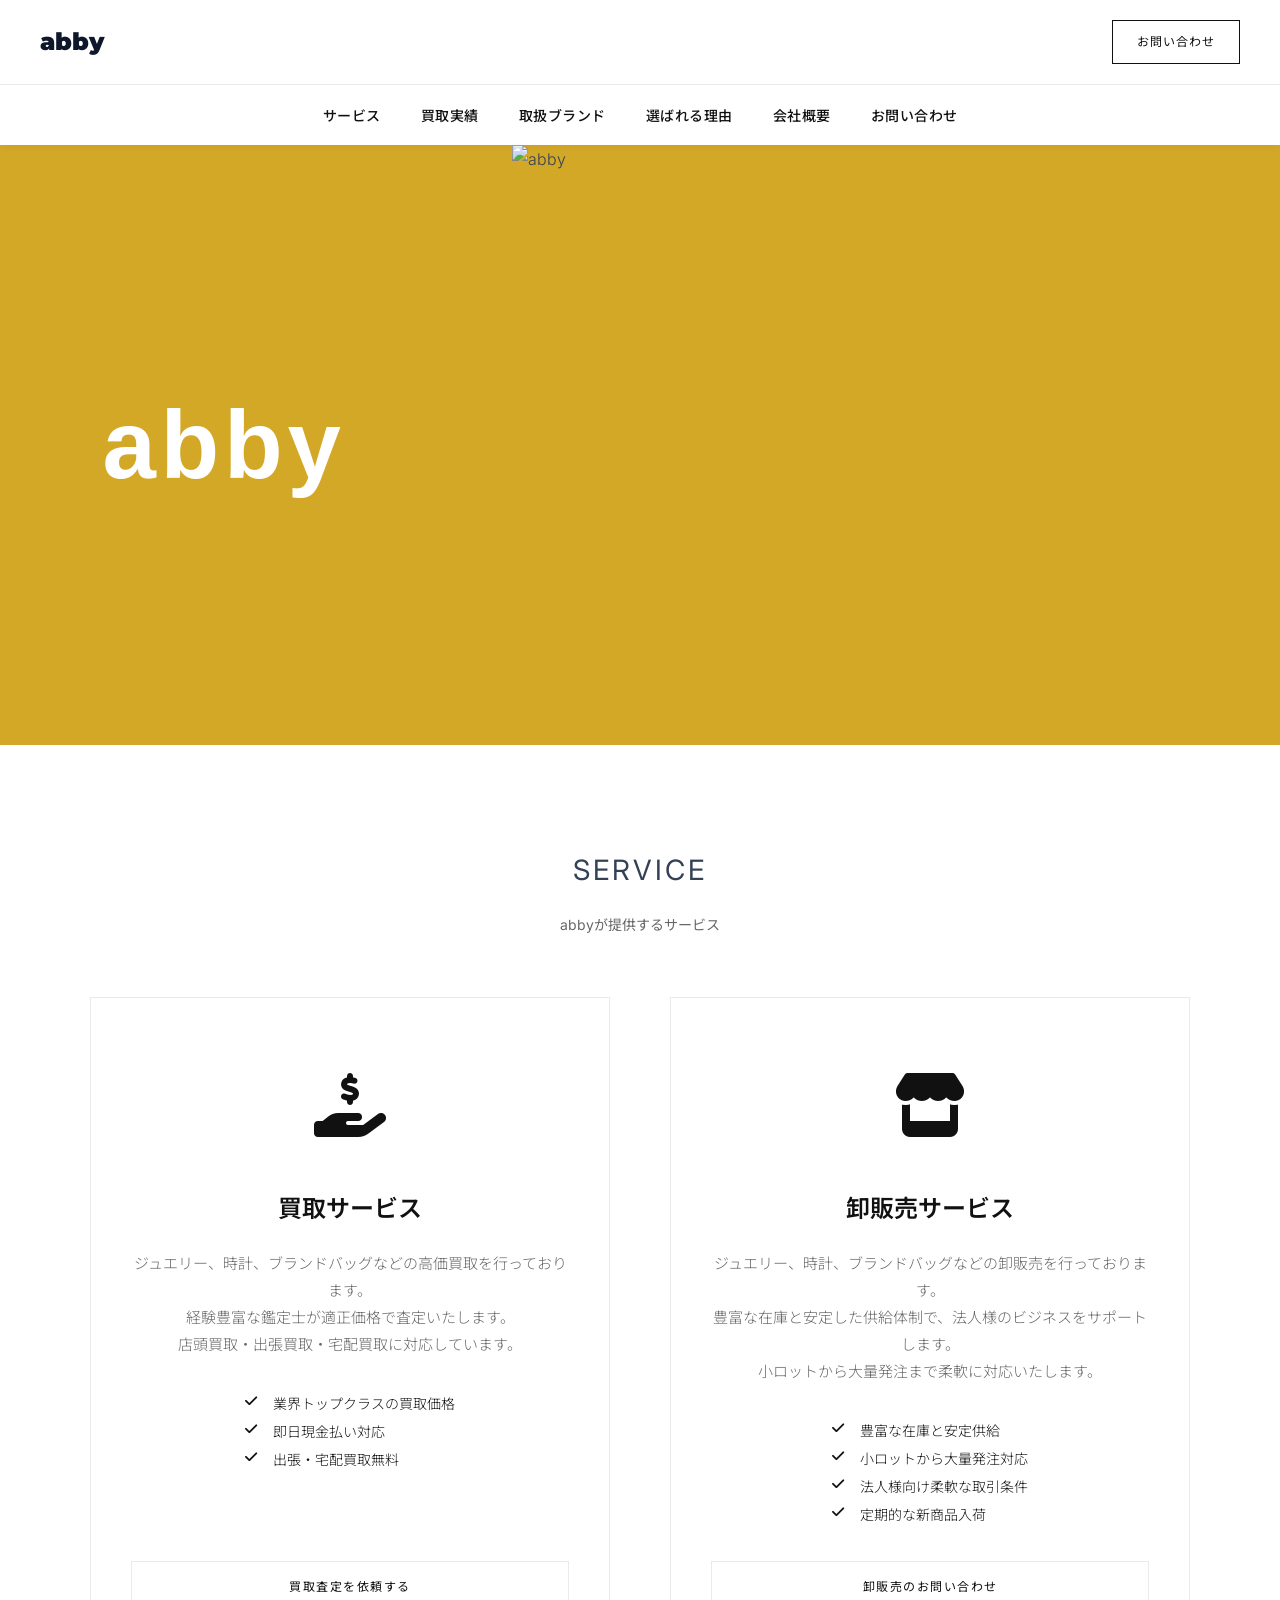
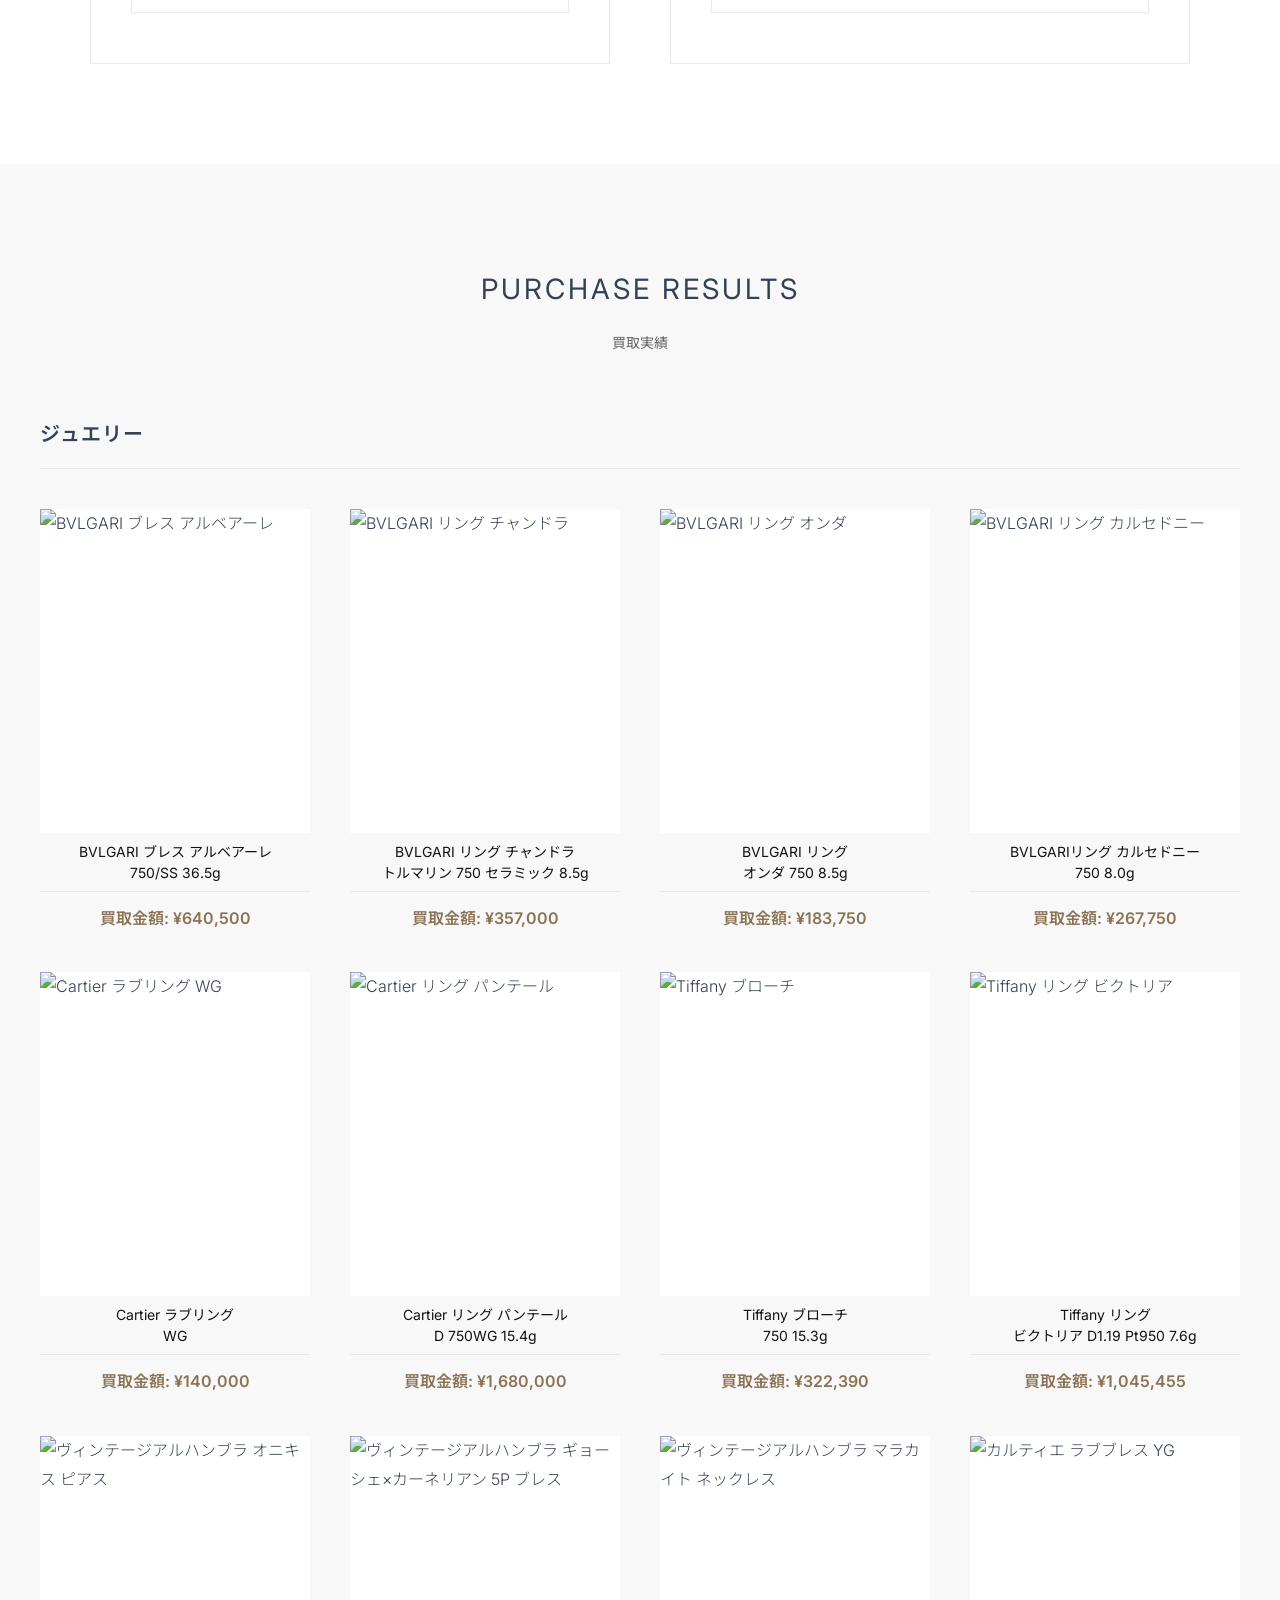
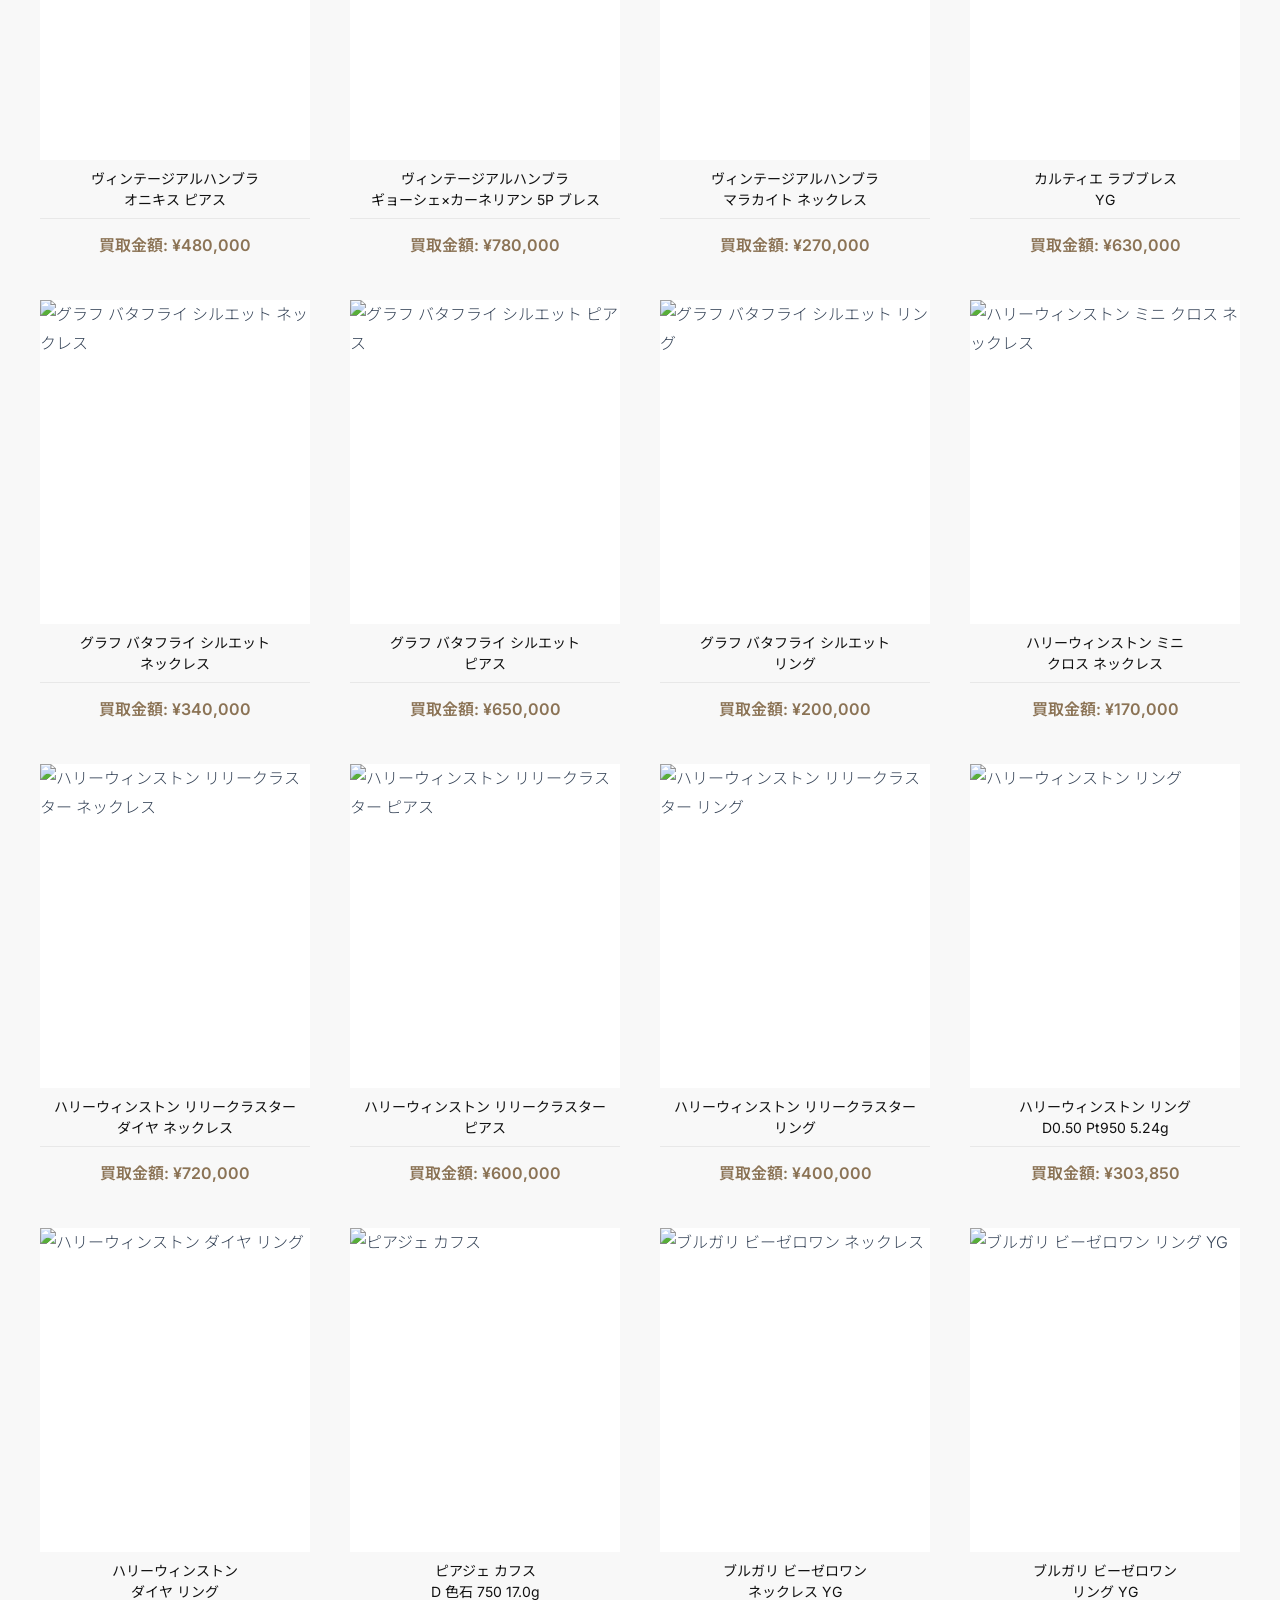
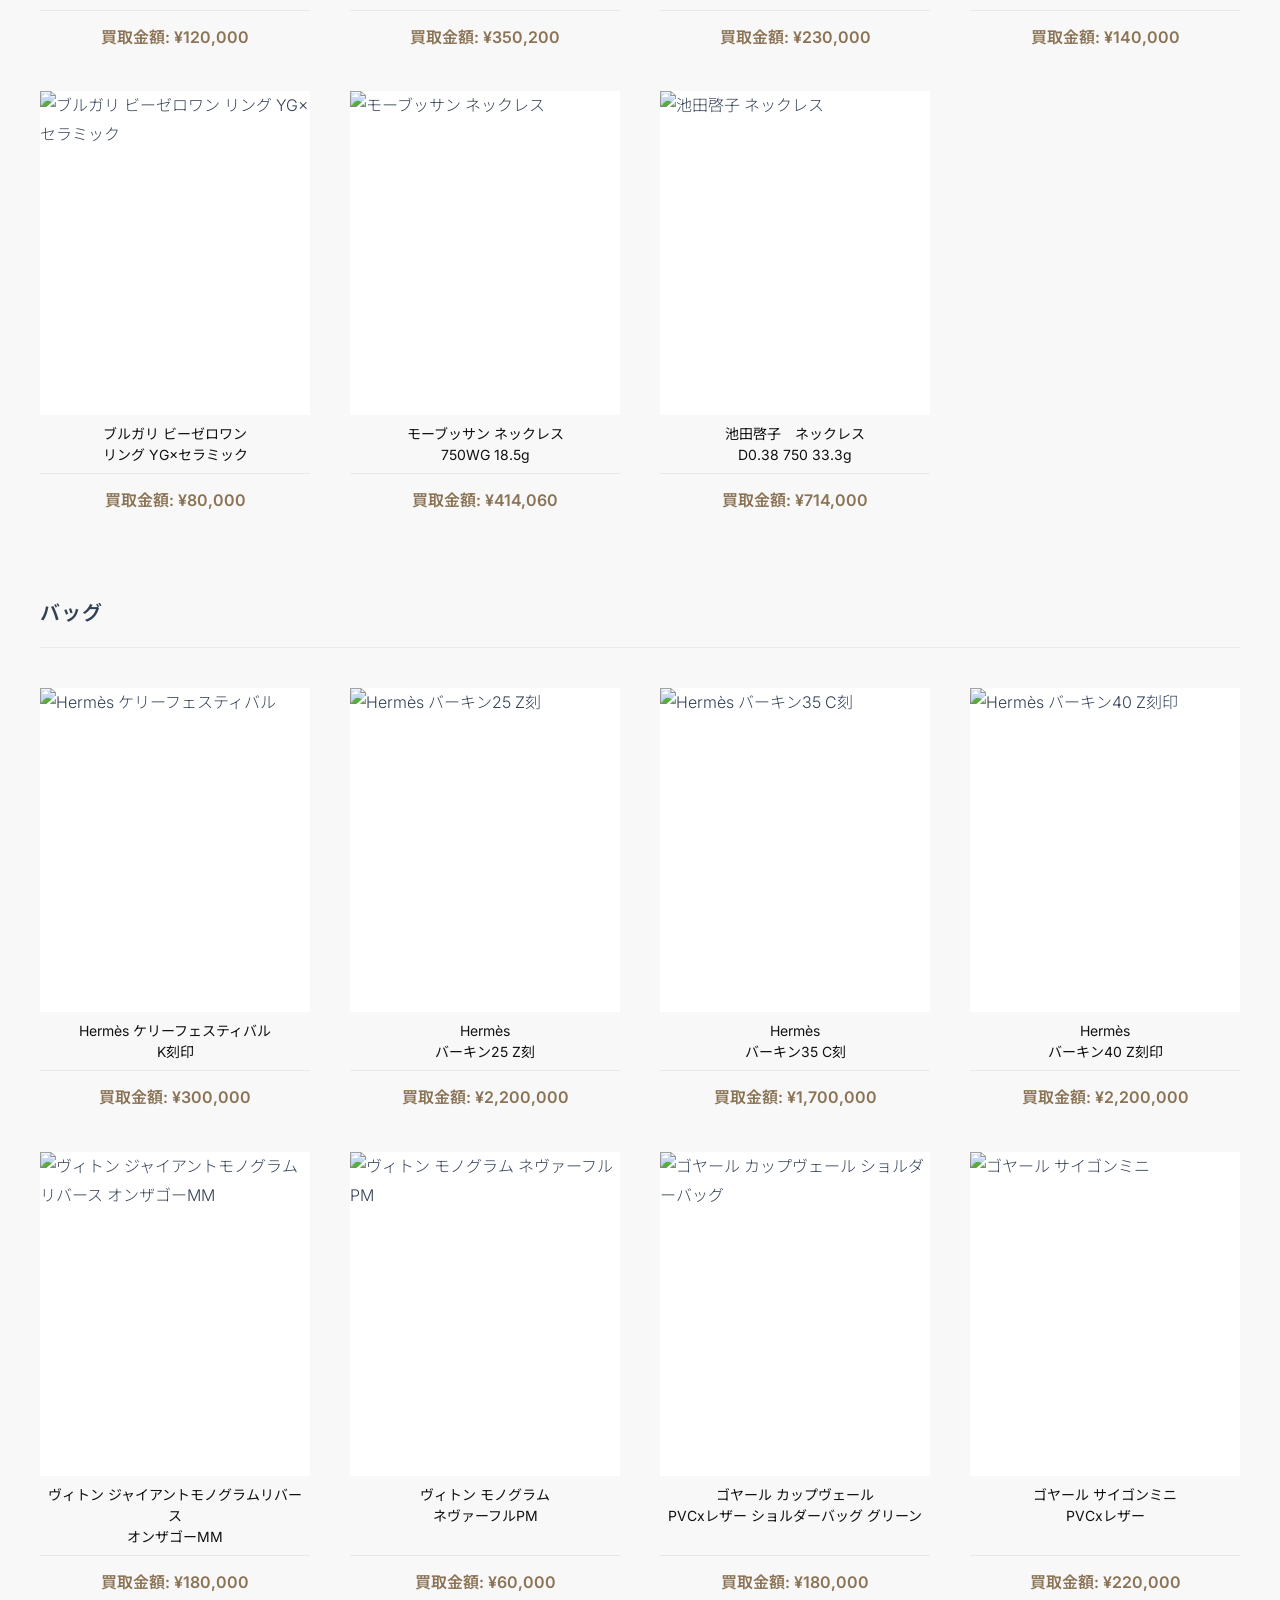
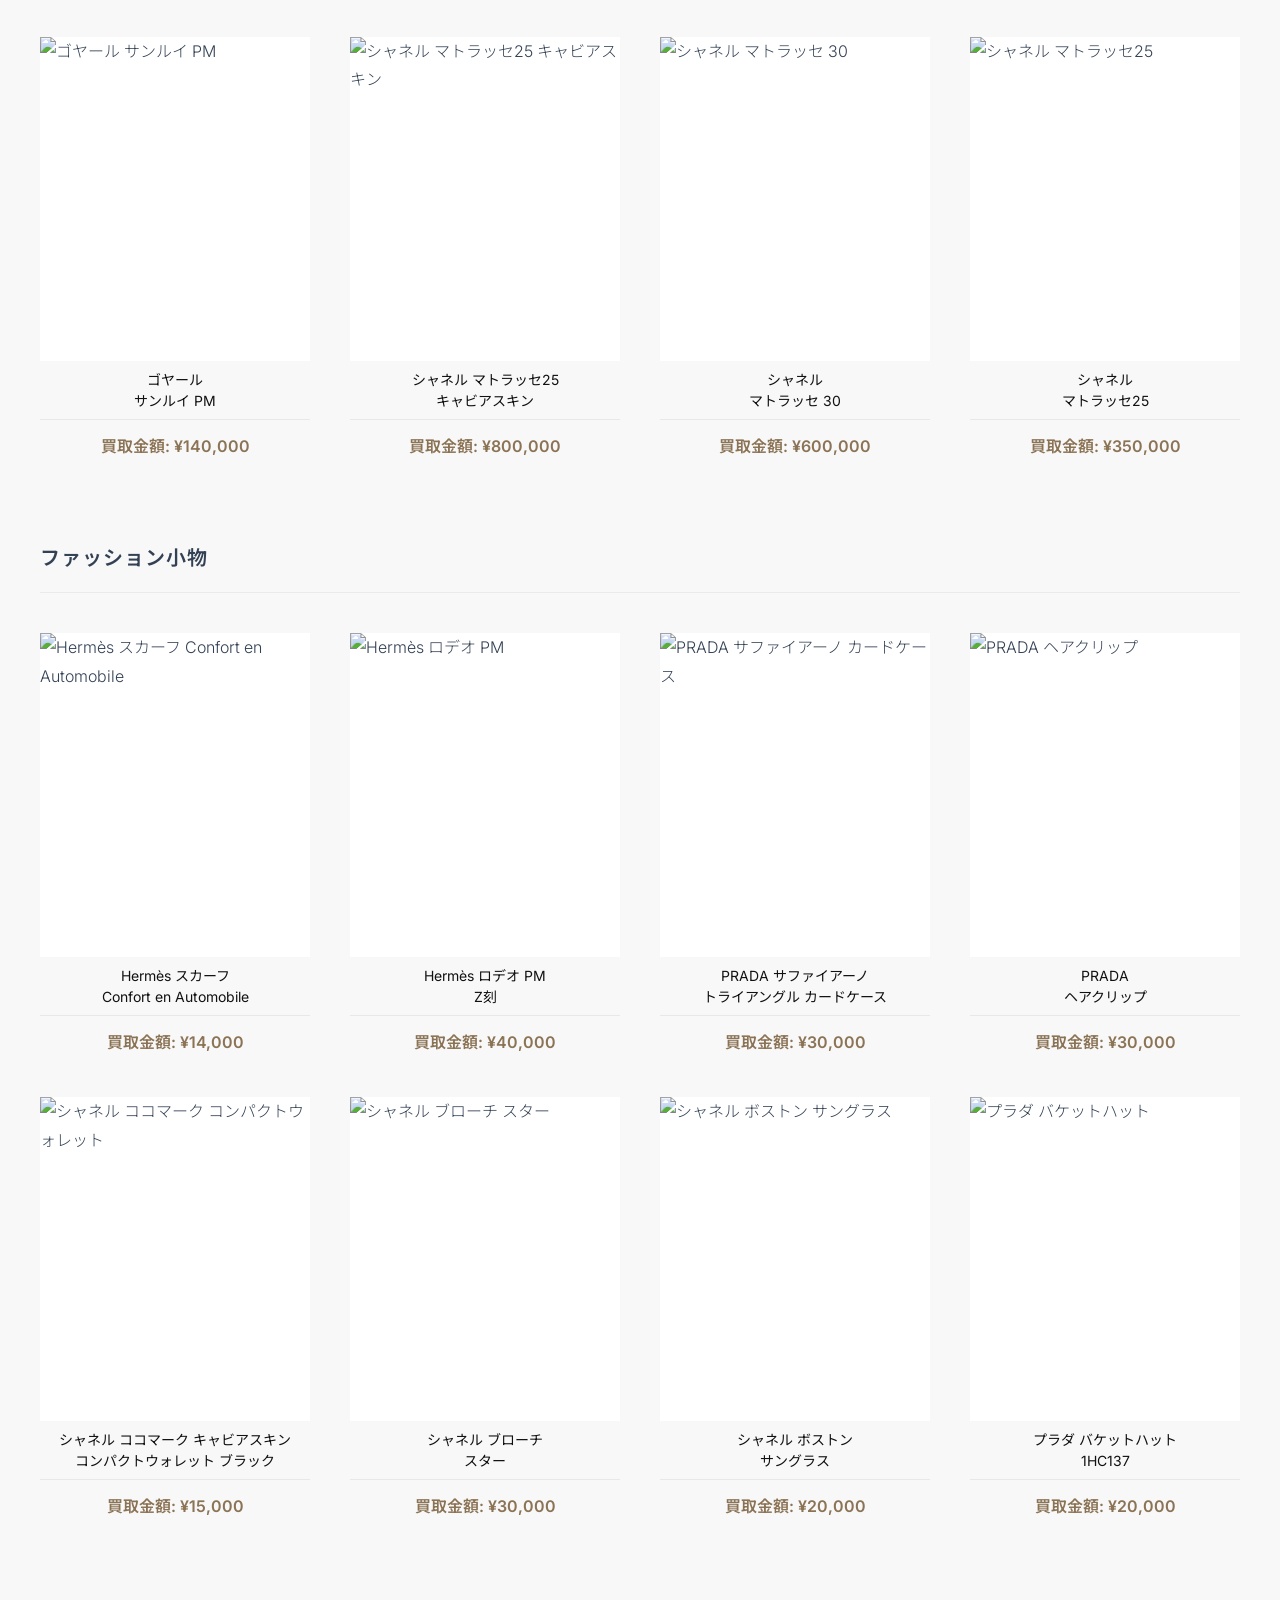
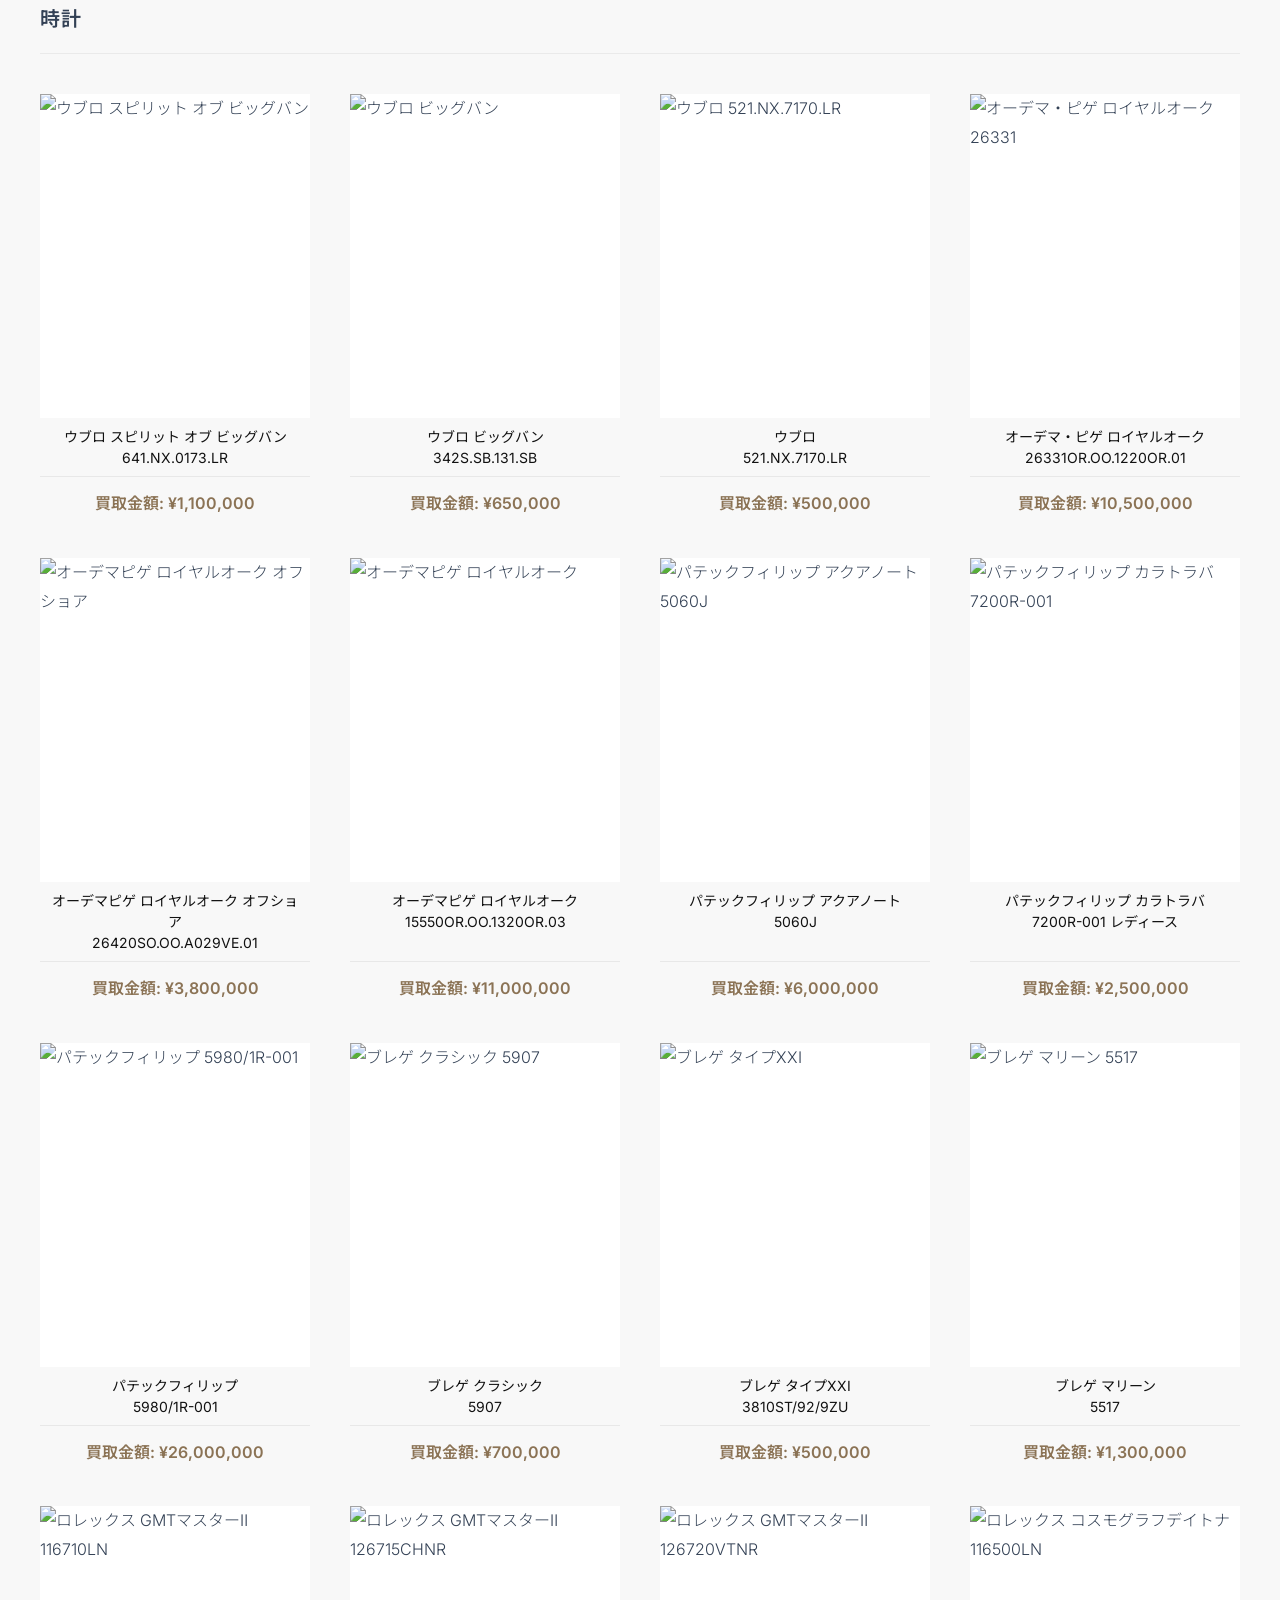
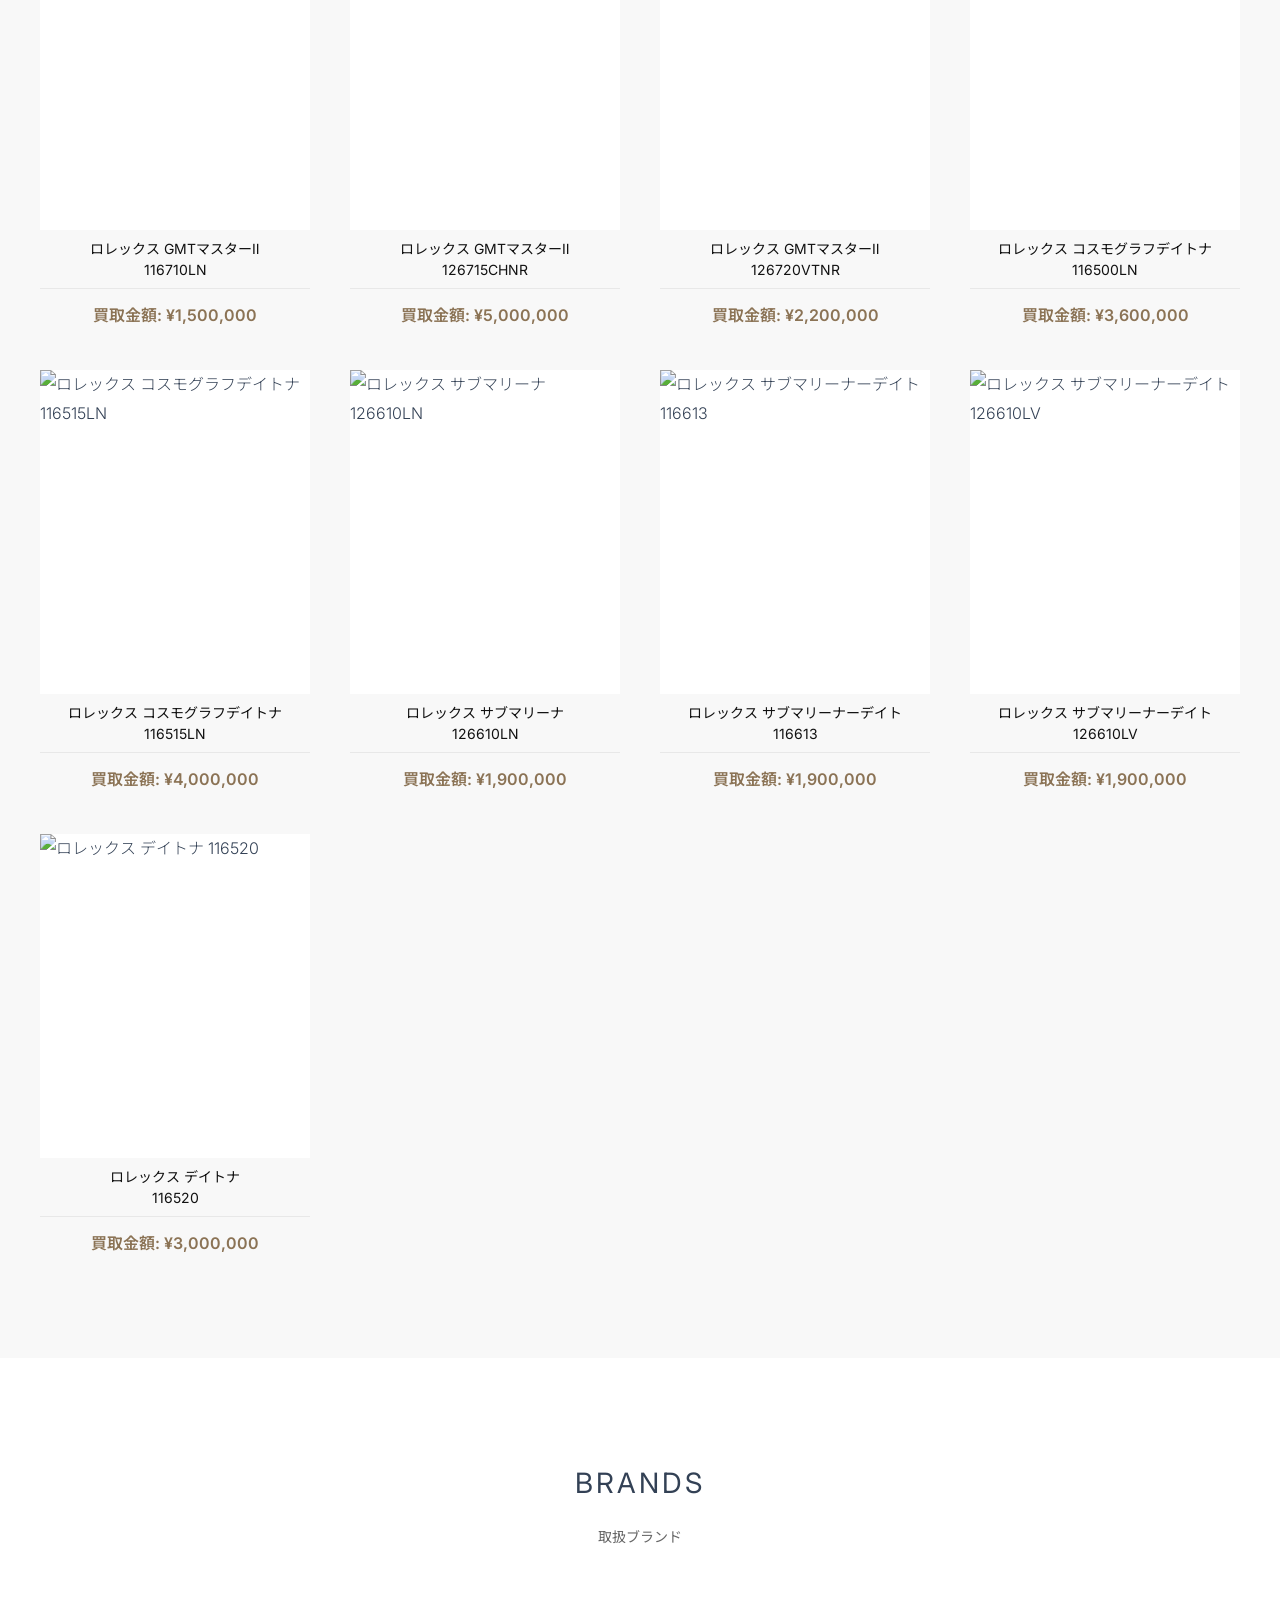
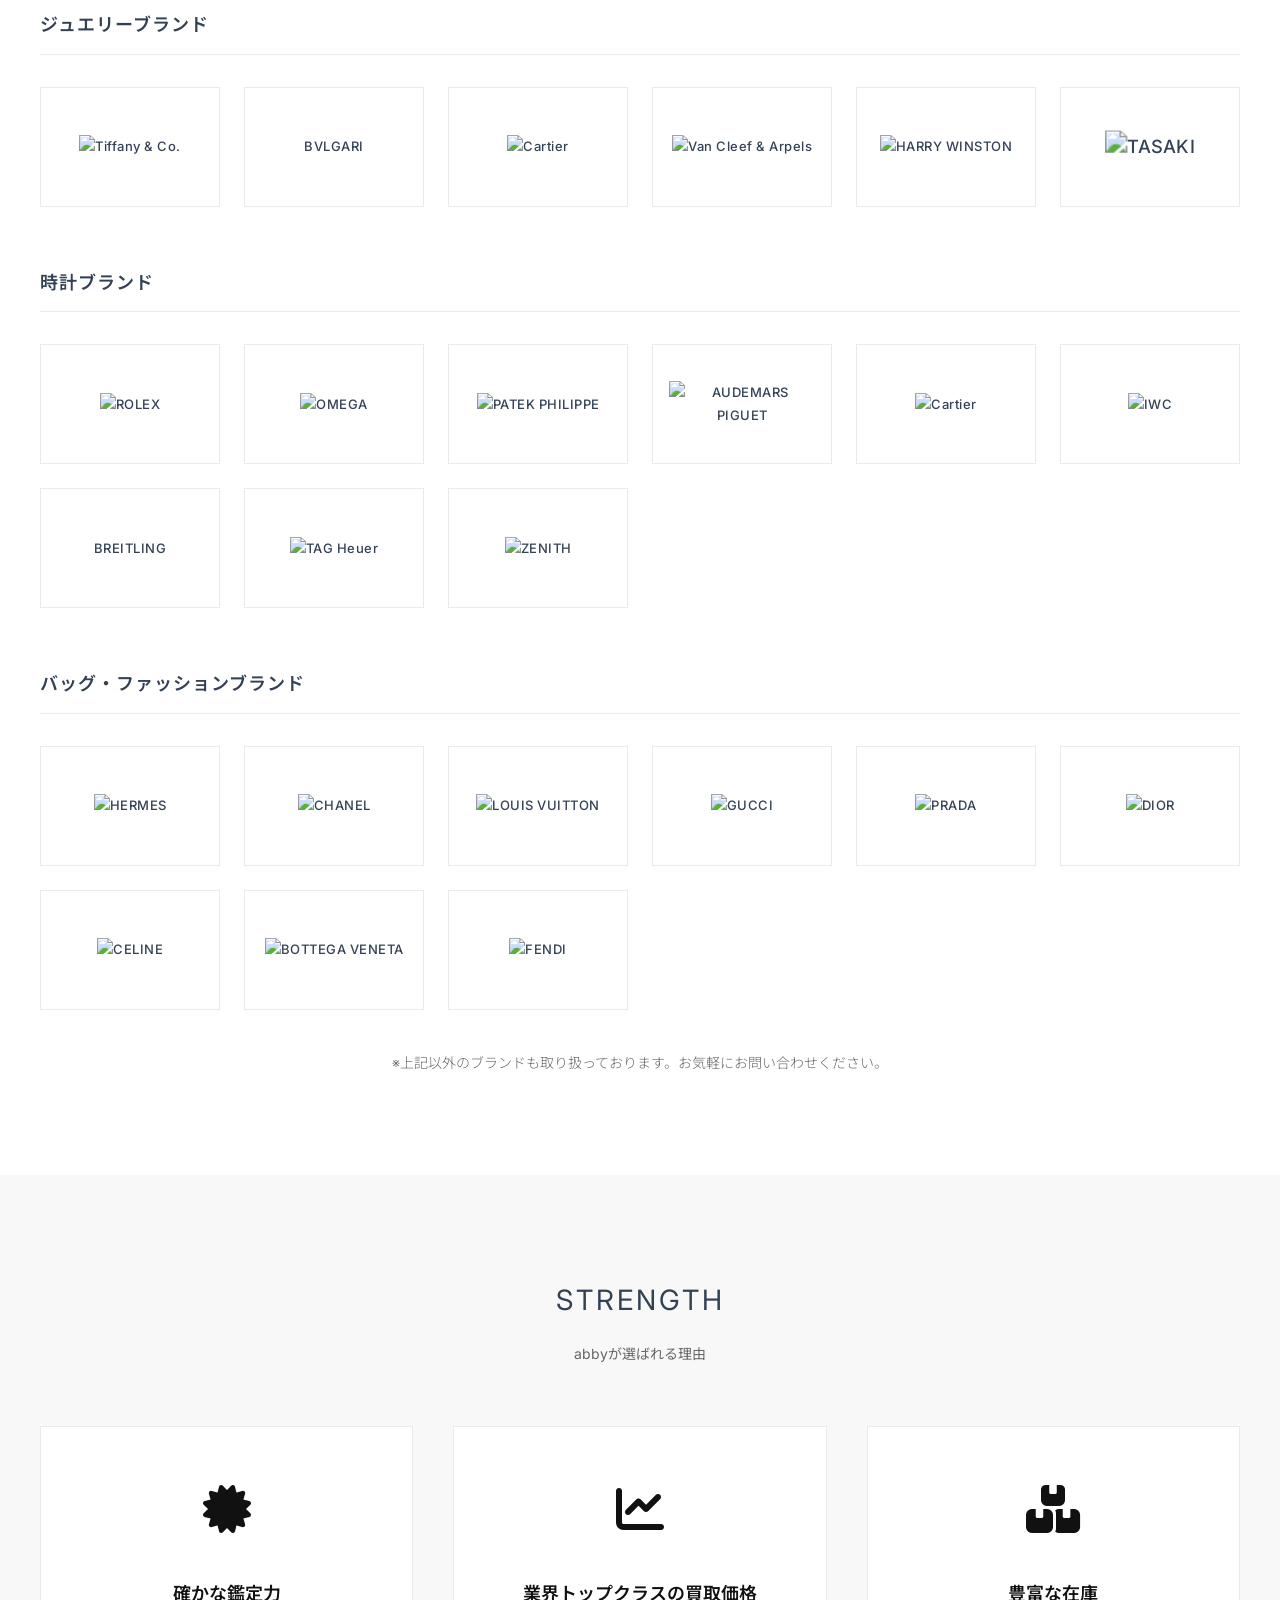
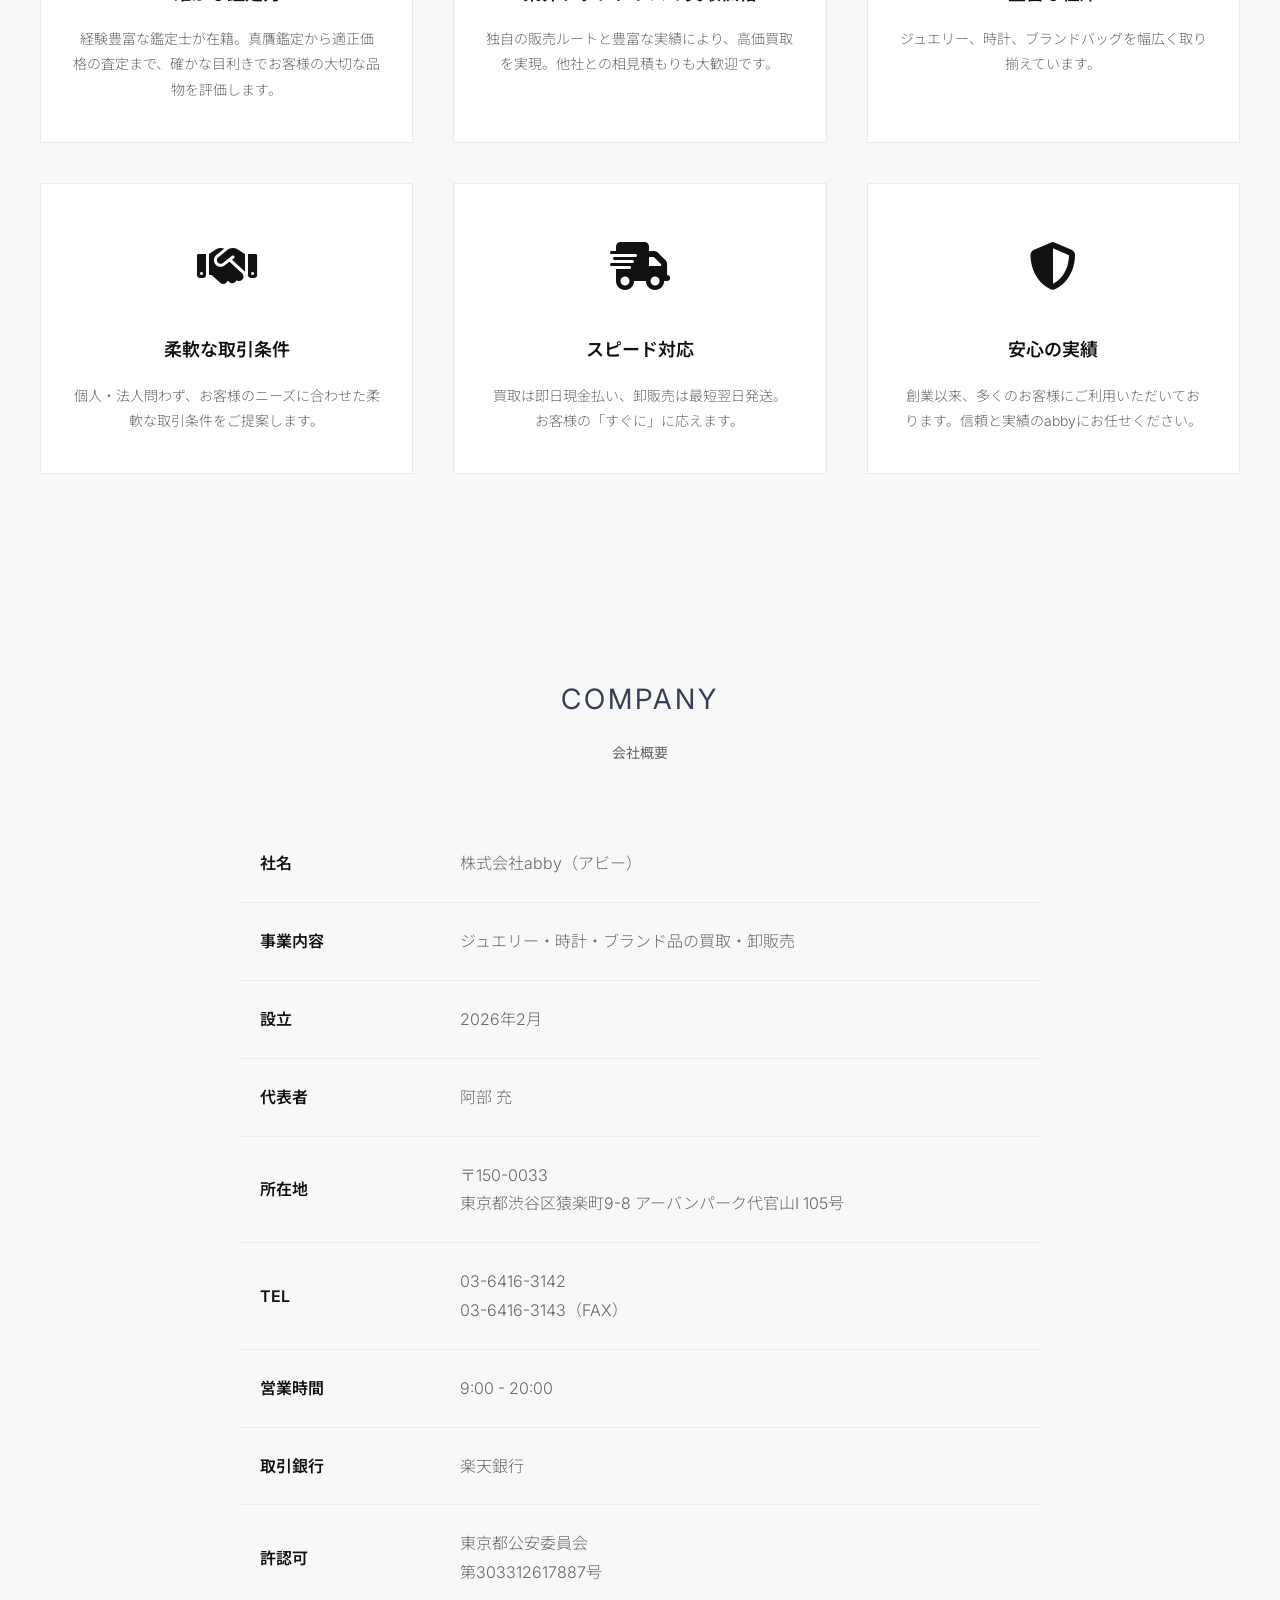
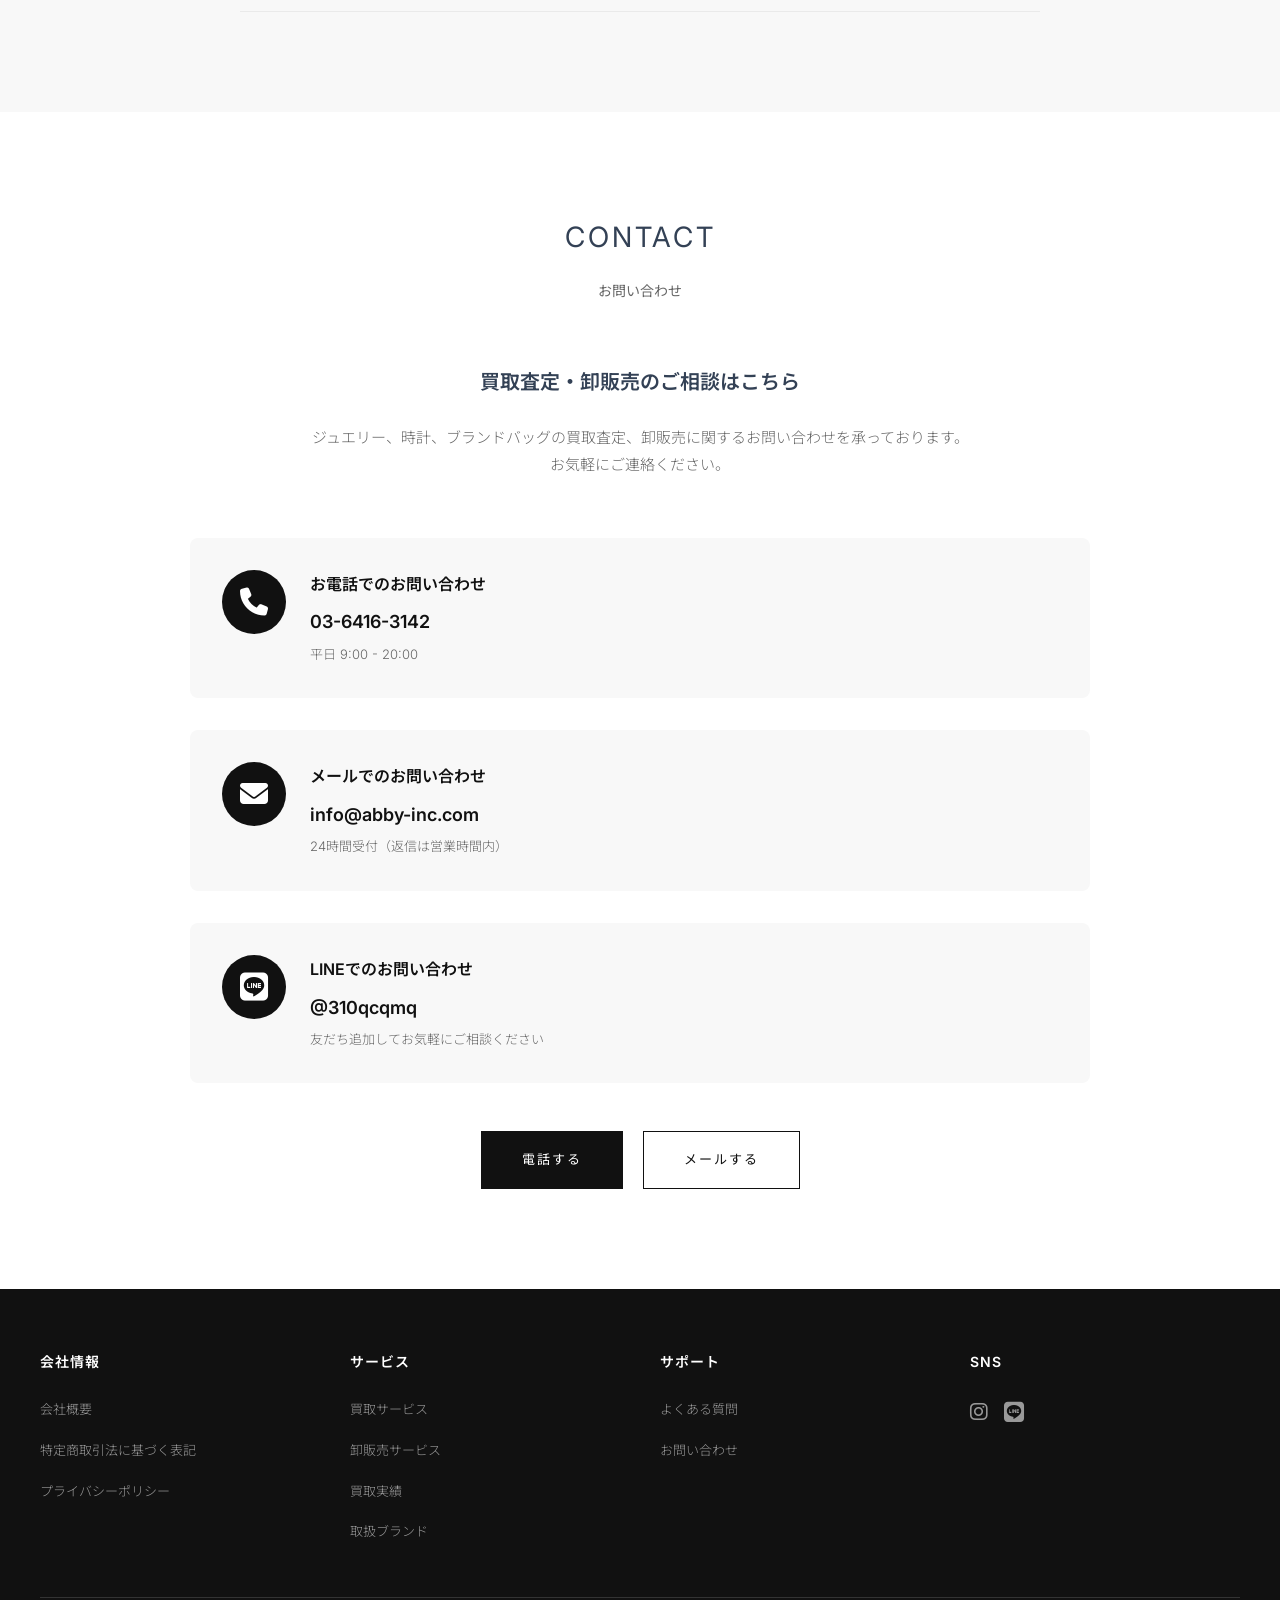
==== reuse/index.html @ c85cd445 "Add files via upload" ====
<!DOCTYPE html>
<html lang="ja">
<head>
    <meta charset="UTF-8">
    <meta name="viewport" content="width=device-width, initial-scale=1.0">
    <title>abby - ブランド品の買取・卸販売</title>
    <meta name="description" content="ジュエリー、時計、ブランドバッグの買取・卸販売を行う株式会社abby。高価買取と豊富な在庫で、個人・法人のお客様をサポートします。">
    <meta name="keywords" content="ジュエリー買取,時計買取,ブランド買取,卸販売,abby,東京,渋谷,代官山">
    <meta name="author" content="株式会社abby">
    <meta name="robots" content="index, follow">
    <link rel="canonical" href="https://abby-inc.com/">
    
    <!-- Open Graph / SNS共有用 -->
    <meta property="og:type" content="website">
    <meta property="og:url" content="https://abby-inc.com/">
    <meta property="og:title" content="abby - ブランド品の買取・卸販売">
    <meta property="og:description" content="ジュエリー、時計、ブランドバッグの買取・卸販売を行う株式会社abby。高価買取と豊富な在庫で、個人・法人のお客様をサポートします。">
    <meta property="og:site_name" content="株式会社abby">
    
    <!-- Twitter Card -->
    <meta name="twitter:card" content="summary_large_image">
    <meta name="twitter:title" content="abby - ブランド品の買取・卸販売">
    <meta name="twitter:description" content="ジュエリー、時計、ブランドバッグの買取・卸販売を行う株式会社abby。">
    
    <link rel="stylesheet" href="../css/style.css">
    <link rel="stylesheet" href="https://cdn.jsdelivr.net/npm/@fortawesome/fontawesome-free@6.4.0/css/all.min.css">
    <link href="https://fonts.googleapis.com/css2?family=Montserrat:wght@900&family=Inter:wght@300;400;500;600;700&family=Noto+Sans+JP:wght@300;400;500;700&display=swap" rel="stylesheet">
</head>
<body>
    <!-- Header -->
    <header class="header">
        <div class="header-top">
            <div class="container">
                <a href="index.html" class="logo">abby</a>
                <div class="header-icons">
                    <a href="inquiry.html" class="btn-header-contact">お問い合わせ</a>
                </div>
            </div>
        </div>
        <nav class="header-nav">
            <div class="container">
                <ul class="nav-menu">
                    <li><a href="#service">サービス</a></li>
                    <li><a href="#results">買取実績</a></li>
                    <li><a href="#brands">取扱ブランド</a></li>
                    <li><a href="#strength">選ばれる理由</a></li>
                    <li><a href="#company">会社概要</a></li>
                    <li><a href="inquiry.html">お問い合わせ</a></li>
                </ul>
                <button class="menu-toggle" aria-label="メニューを開く">
                    <span></span>
                    <span></span>
                    <span></span>
                </button>
            </div>
        </nav>
    </header>

    <!-- Hero Slideshow Section -->
    <section class="hero">
        <div class="container">
            <div class="hero-text">
                <div class="logo-text">abby</div>
            </div>
            <div class="hero-image">
                <img src="../images/cat-hero.png" alt="abby">
            </div>
        </div>
    </section>

    <!-- Service Section -->
    <section class="section" id="service">
        <div class="container">
            <h2 class="section-title">SERVICE</h2>
            <p class="section-subtitle">abbyが提供するサービス</p>
            <div class="service-cards">
                <div class="service-card-large">
                    <div class="service-icon-large">
                        <i class="fas fa-hand-holding-usd"></i>
                    </div>
                    <h3 class="service-title-large">買取サービス</h3>
                    <p class="service-description-large">
                        ジュエリー、時計、ブランドバッグなどの高価買取を行っております。<br>
                        経験豊富な鑑定士が適正価格で査定いたします。<br>
                        店頭買取・出張買取・宅配買取に対応しています。
                    </p>
                    <ul class="service-list">
                        <li><i class="fas fa-check"></i> 業界トップクラスの買取価格</li>
                        <li><i class="fas fa-check"></i> 即日現金払い対応</li>
                        <li><i class="fas fa-check"></i> 出張・宅配買取無料</li>
                    </ul>
                    <a href="inquiry.html" class="btn btn-view-all">買取査定を依頼する</a>
                </div>
                <div class="service-card-large">
                    <div class="service-icon-large">
                        <i class="fas fa-store"></i>
                    </div>
                    <h3 class="service-title-large">卸販売サービス</h3>
                    <p class="service-description-large">
                        ジュエリー、時計、ブランドバッグなどの卸販売を行っております。<br>
                        豊富な在庫と安定した供給体制で、法人様のビジネスをサポートします。<br>
                        小ロットから大量発注まで柔軟に対応いたします。
                    </p>
                    <ul class="service-list">
                        <li><i class="fas fa-check"></i> 豊富な在庫と安定供給</li>
                        <li><i class="fas fa-check"></i> 小ロットから大量発注対応</li>
                        <li><i class="fas fa-check"></i> 法人様向け柔軟な取引条件</li>
                        <li><i class="fas fa-check"></i> 定期的な新商品入荷</li>
                    </ul>
                    <a href="inquiry.html" class="btn btn-view-all">卸販売のお問い合わせ</a>
                </div>
            </div>
        </div>
    </section>

    <!-- Purchase Results Section -->
    <section class="section section-gray" id="results">
        <div class="container">
            <h2 class="section-title">PURCHASE RESULTS</h2>
            <p class="section-subtitle">買取実績</p>
            
            <!-- Jewelry -->
            <div class="product-category">
                <h3 class="product-category-title">ジュエリー</h3>
                <div class="product-grid">
                    <!-- BVLGARI -->
                    <div class="product-card">
                        <div class="product-image">
                            <img src="../images/jewelry/jewelry-04.jpg" alt="BVLGARI ブレス アルベアーレ">
                        </div>
                        <h4 class="product-name">BVLGARI ブレス アルベアーレ<br>750/SS 36.5g</h4>
                        <p class="product-price">買取金額: ¥640,500</p>
                    </div>
                    <div class="product-card">
                        <div class="product-image">
                            <img src="../images/jewelry/jewelry-09.jpg" alt="BVLGARI リング チャンドラ">
                        </div>
                        <h4 class="product-name">BVLGARI リング チャンドラ<br>トルマリン 750 セラミック 8.5g</h4>
                        <p class="product-price">買取金額: ¥357,000</p>
                    </div>
                    <div class="product-card">
                        <div class="product-image">
                            <img src="../images/jewelry/jewelry-11.jpg" alt="BVLGARI リング カルセドニー">
                        </div>
                        <h4 class="product-name">BVLGARIリング カルセドニー<br>750 8.0g</h4>
                        <p class="product-price">買取金額: ¥267,750</p>
                    </div>
                    <div class="product-card">
                        <div class="product-image">
                            <img src="../images/jewelry/jewelry-12.jpg" alt="BVLGARI リング オンダ">
                        </div>
                        <h4 class="product-name">BVLGARI リング<br>オンダ 750 8.5g</h4>
                        <p class="product-price">買取金額: ¥183,750</p>
                    </div>
                    <div class="product-card">
                        <div class="product-image">
                            <img src="../images/jewelry/jewelry-24.jpg" alt="ブルガリ ビーゼロワン ネックレス">
                        </div>
                        <h4 class="product-name">ブルガリ ビーゼロワン<br>ネックレス YG</h4>
                        <p class="product-price">買取金額: ¥230,000</p>
                    </div>
                    <div class="product-card">
                        <div class="product-image">
                            <img src="../images/jewelry/jewelry-25.jpg" alt="ブルガリ ビーゼロワン リング YG">
                        </div>
                        <h4 class="product-name">ブルガリ ビーゼロワン<br>リング YG</h4>
                        <p class="product-price">買取金額: ¥140,000</p>
                    </div>
                    <div class="product-card">
                        <div class="product-image">
                            <img src="../images/jewelry/jewelry-26.jpg" alt="ブルガリ ビーゼロワン リング YG×セラミック">
                        </div>
                        <h4 class="product-name">ブルガリ ビーゼロワン<br>リング YG×セラミック</h4>
                        <p class="product-price">買取金額: ¥80,000</p>
                    </div>
                    <!-- Cartier -->
                    <div class="product-card">
                        <div class="product-image">
                            <img src="../images/jewelry/jewelry-10.jpg" alt="Cartier リング パンテール">
                        </div>
                        <h4 class="product-name">Cartier リング パンテール<br>D 750WG 15.4g</h4>
                        <p class="product-price">買取金額: ¥1,680,000</p>
                    </div>
                    <div class="product-card">
                        <div class="product-image">
                            <img src="../images/jewelry/jewelry-27.jpg" alt="カルティエ ラブブレス YG">
                        </div>
                        <h4 class="product-name">カルティエ ラブブレス<br>YG</h4>
                        <p class="product-price">買取金額: ¥630,000</p>
                    </div>
                    <div class="product-card">
                        <div class="product-image">
                            <img src="../images/jewelry/jewelry-28.jpg" alt="Cartier ラブリング WG">
                        </div>
                        <h4 class="product-name">Cartier ラブリング<br>WG</h4>
                        <p class="product-price">買取金額: ¥140,000</p>
                    </div>
                    <!-- GRAFF -->
                    <div class="product-card">
                        <div class="product-image">
                            <img src="../images/jewelry/jewelry-21.jpg" alt="グラフ バタフライ シルエット ネックレス">
                        </div>
                        <h4 class="product-name">グラフ バタフライ シルエット<br>ネックレス</h4>
                        <p class="product-price">買取金額: ¥340,000</p>
                    </div>
                    <div class="product-card">
                        <div class="product-image">
                            <img src="../images/jewelry/jewelry-22.jpg" alt="グラフ バタフライ シルエット ピアス">
                        </div>
                        <h4 class="product-name">グラフ バタフライ シルエット<br>ピアス</h4>
                        <p class="product-price">買取金額: ¥650,000</p>
                    </div>
                    <div class="product-card">
                        <div class="product-image">
                            <img src="../images/jewelry/jewelry-23.jpg" alt="グラフ バタフライ シルエット リング">
                        </div>
                        <h4 class="product-name">グラフ バタフライ シルエット<br>リング</h4>
                        <p class="product-price">買取金額: ¥200,000</p>
                    </div>
                    <!-- HARRY WINSTON -->
                    <div class="product-card">
                        <div class="product-image">
                            <img src="../images/jewelry/jewelry-05.jpg" alt="ハリーウィンストン リング">
                        </div>
                        <h4 class="product-name">ハリーウィンストン リング<br>D0.50 Pt950 5.24g</h4>
                        <p class="product-price">買取金額: ¥303,850</p>
                    </div>
                    <div class="product-card">
                        <div class="product-image">
                            <img src="../images/jewelry/jewelry-14.jpg" alt="ハリーウィンストン ミニ クロス ネックレス">
                        </div>
                        <h4 class="product-name">ハリーウィンストン ミニ<br>クロス ネックレス</h4>
                        <p class="product-price">買取金額: ¥170,000</p>
                    </div>
                    <div class="product-card">
                        <div class="product-image">
                            <img src="../images/jewelry/jewelry-15.jpg" alt="ハリーウィンストン ダイヤ リング">
                        </div>
                        <h4 class="product-name">ハリーウィンストン<br>ダイヤ リング</h4>
                        <p class="product-price">買取金額: ¥120,000</p>
                    </div>
                    <div class="product-card">
                        <div class="product-image">
                            <img src="../images/jewelry/jewelry-29.jpg" alt="ハリーウィンストン リリークラスター ネックレス">
                        </div>
                        <h4 class="product-name">ハリーウィンストン リリークラスター<br>ダイヤ ネックレス</h4>
                        <p class="product-price">買取金額: ¥720,000</p>
                    </div>
                    <div class="product-card">
                        <div class="product-image">
                            <img src="../images/jewelry/jewelry-30.jpg" alt="ハリーウィンストン リリークラスター ピアス">
                        </div>
                        <h4 class="product-name">ハリーウィンストン リリークラスター<br>ピアス</h4>
                        <p class="product-price">買取金額: ¥600,000</p>
                    </div>
                    <div class="product-card">
                        <div class="product-image">
                            <img src="../images/jewelry/jewelry-31.jpg" alt="ハリーウィンストン リリークラスター リング">
                        </div>
                        <h4 class="product-name">ハリーウィンストン リリークラスター<br>リング</h4>
                        <p class="product-price">買取金額: ¥400,000</p>
                    </div>
                    <!-- Piaget -->
                    <div class="product-card">
                        <div class="product-image">
                            <img src="../images/jewelry/jewelry-02.jpg" alt="ピアジェ カフス">
                        </div>
                        <h4 class="product-name">ピアジェ カフス<br>D 色石 750 17.0g</h4>
                        <p class="product-price">買取金額: ¥350,200</p>
                    </div>
                    <!-- Tiffany -->
                    <div class="product-card">
                        <div class="product-image">
                            <img src="../images/jewelry/jewelry-01.jpg" alt="Tiffany ブローチ">
                        </div>
                        <h4 class="product-name">Tiffany ブローチ<br>750 15.3g</h4>
                        <p class="product-price">買取金額: ¥322,390</p>
                    </div>
                    <div class="product-card">
                        <div class="product-image">
                            <img src="../images/jewelry/jewelry-13.jpg" alt="Tiffany リング ビクトリア">
                        </div>
                        <h4 class="product-name">Tiffany リング<br>ビクトリア D1.19 Pt950 7.6g</h4>
                        <p class="product-price">買取金額: ¥1,045,455</p>
                    </div>
                    <!-- Van Cleef & Arpels -->
                    <div class="product-card">
                        <div class="product-image">
                            <img src="../images/jewelry/jewelry-16.jpg" alt="ヴィンテージアルハンブラ マラカイト ネックレス">
                        </div>
                        <h4 class="product-name">ヴィンテージアルハンブラ<br>マラカイト ネックレス</h4>
                        <p class="product-price">買取金額: ¥270,000</p>
                    </div>
                    <div class="product-card">
                        <div class="product-image">
                            <img src="../images/jewelry/jewelry-17.jpg" alt="ヴィンテージアルハンブラ オニキス ピアス">
                        </div>
                        <h4 class="product-name">ヴィンテージアルハンブラ<br>オニキス ピアス</h4>
                        <p class="product-price">買取金額: ¥480,000</p>
                    </div>
                    <div class="product-card">
                        <div class="product-image">
                            <img src="../images/jewelry/jewelry-18.jpg" alt="ヴィンテージアルハンブラ ギョーシェ×カーネリアン 5P ブレス">
                        </div>
                        <h4 class="product-name">ヴィンテージアルハンブラ<br>ギョーシェ×カーネリアン 5P ブレス</h4>
                        <p class="product-price">買取金額: ¥780,000</p>
                    </div>
                    <!-- その他 -->
                    <div class="product-card">
                        <div class="product-image">
                            <img src="../images/jewelry/jewelry-08.jpg" alt="池田啓子 ネックレス">
                        </div>
                        <h4 class="product-name">池田啓子　ネックレス<br>D0.38 750 33.3g</h4>
                        <p class="product-price">買取金額: ¥714,000</p>
                    </div>
                    <div class="product-card">
                        <div class="product-image">
                            <img src="../images/jewelry/jewelry-06.jpg" alt="モーブッサン ネックレス">
                        </div>
                        <h4 class="product-name">モーブッサン ネックレス<br>750WG 18.5g</h4>
                        <p class="product-price">買取金額: ¥414,060</p>
                    </div>
                </div>
            </div>

            <!-- Bags -->
            <div class="product-category">
                <h3 class="product-category-title">バッグ</h3>
                <div class="product-grid">
                    <!-- CHANEL -->
                    <div class="product-card">
                        <div class="product-image">
                            <img src="../images/bags/bag-16.jpg" alt="シャネル マトラッセ25">
                        </div>
                        <h4 class="product-name">シャネル<br>マトラッセ25</h4>
                        <p class="product-price">買取金額: ¥350,000</p>
                    </div>
                    <div class="product-card">
                        <div class="product-image">
                            <img src="../images/bags/bag-17.jpg" alt="シャネル マトラッセ25 キャビアスキン">
                        </div>
                        <h4 class="product-name">シャネル マトラッセ25<br>キャビアスキン</h4>
                        <p class="product-price">買取金額: ¥800,000</p>
                    </div>
                    <div class="product-card">
                        <div class="product-image">
                            <img src="../images/bags/bag-07.jpg" alt="シャネル マトラッセ 30">
                        </div>
                        <h4 class="product-name">シャネル<br>マトラッセ 30</h4>
                        <p class="product-price">買取金額: ¥600,000</p>
                    </div>
                    <!-- Goyard -->
                    <div class="product-card">
                        <div class="product-image">
                            <img src="../images/bags/bag-02.jpg" alt="ゴヤール カップヴェール ショルダーバッグ">
                        </div>
                        <h4 class="product-name">ゴヤール カップヴェール<br>PVCxレザー ショルダーバッグ グリーン</h4>
                        <p class="product-price">買取金額: ¥180,000</p>
                    </div>
                    <div class="product-card">
                        <div class="product-image">
                            <img src="../images/bags/bag-05.jpg" alt="ゴヤール サイゴンミニ">
                        </div>
                        <h4 class="product-name">ゴヤール サイゴンミニ<br>PVCxレザー</h4>
                        <p class="product-price">買取金額: ¥220,000</p>
                    </div>
                    <div class="product-card">
                        <div class="product-image">
                            <img src="../images/bags/bag-12.jpg" alt="ゴヤール サンルイ PM">
                        </div>
                        <h4 class="product-name">ゴヤール<br>サンルイ PM</h4>
                        <p class="product-price">買取金額: ¥140,000</p>
                    </div>
                    <!-- Hermès -->
                    <div class="product-card">
                        <div class="product-image">
                            <img src="../images/bags/bag-08.jpg" alt="Hermès バーキン25 Z刻">
                        </div>
                        <h4 class="product-name">Hermès<br>バーキン25 Z刻</h4>
                        <p class="product-price">買取金額: ¥2,200,000</p>
                    </div>
                    <div class="product-card">
                        <div class="product-image">
                            <img src="../images/bags/bag-09.jpg" alt="Hermès バーキン35 C刻">
                        </div>
                        <h4 class="product-name">Hermès<br>バーキン35 C刻</h4>
                        <p class="product-price">買取金額: ¥1,700,000</p>
                    </div>
                    <div class="product-card">
                        <div class="product-image">
                            <img src="../images/bags/bag-10.jpg" alt="Hermès バーキン40 Z刻印">
                        </div>
                        <h4 class="product-name">Hermès<br>バーキン40 Z刻印</h4>
                        <p class="product-price">買取金額: ¥2,200,000</p>
                    </div>
                    <div class="product-card">
                        <div class="product-image">
                            <img src="../images/bags/bag-11.jpg" alt="ヴィトン モノグラム ネヴァーフルPM">
                        </div>
                        <h4 class="product-name">ヴィトン モノグラム<br>ネヴァーフルPM</h4>
                        <p class="product-price">買取金額: ¥60,000</p>
                    </div>
                    <div class="product-card">
                        <div class="product-image">
                            <img src="../images/bags/bag-03.jpg" alt="Hermès ケリーフェスティバル">
                        </div>
                        <h4 class="product-name">Hermès ケリーフェスティバル<br>K刻印</h4>
                        <p class="product-price">買取金額: ¥300,000</p>
                    </div>
                    <!-- LOUIS VUITTON -->
                    <div class="product-card">
                        <div class="product-image">
                            <img src="../images/bags/bag-01.jpg" alt="ヴィトン ジャイアントモノグラムリバース オンザゴーMM">
                        </div>
                        <h4 class="product-name">ヴィトン ジャイアントモノグラムリバース<br>オンザゴーMM</h4>
                        <p class="product-price">買取金額: ¥180,000</p>
                    </div>
                </div>
            </div>

            <!-- Fashion Accessories -->
            <div class="product-category">
                <h3 class="product-category-title">ファッション小物</h3>
                <div class="product-grid">
                    <!-- CHANEL -->
                    <div class="product-card">
                        <div class="product-image">
                            <img src="../images/jewelry/jewelry-20.jpg" alt="シャネル ブローチ スター">
                        </div>
                        <h4 class="product-name">シャネル ブローチ<br>スター</h4>
                        <p class="product-price">買取金額: ¥30,000</p>
                    </div>
                    <div class="product-card">
                        <div class="product-image">
                            <img src="../images/bags/bag-15.jpg" alt="シャネル ボストン サングラス">
                        </div>
                        <h4 class="product-name">シャネル ボストン<br>サングラス</h4>
                        <p class="product-price">買取金額: ¥20,000</p>
                    </div>
                    <div class="product-card">
                        <div class="product-image">
                            <img src="../images/bags/bag-04.jpg" alt="シャネル ココマーク コンパクトウォレット">
                        </div>
                        <h4 class="product-name">シャネル ココマーク キャビアスキン<br>コンパクトウォレット ブラック</h4>
                        <p class="product-price">買取金額: ¥15,000</p>
                    </div>
                    <!-- Hermès -->
                    <div class="product-card">
                        <div class="product-image">
                            <img src="../images/bags/bag-18.jpg" alt="Hermès ロデオ PM">
                        </div>
                        <h4 class="product-name">Hermès ロデオ PM<br>Z刻</h4>
                        <p class="product-price">買取金額: ¥40,000</p>
                    </div>
                    <div class="product-card">
                        <div class="product-image">
                            <img src="../images/jewelry/jewelry-19.jpg" alt="Hermès スカーフ Confort en Automobile">
                        </div>
                        <h4 class="product-name">Hermès スカーフ<br>Confort en Automobile</h4>
                        <p class="product-price">買取金額: ¥14,000</p>
                    </div>
                    <!-- PRADA -->
                    <div class="product-card">
                        <div class="product-image">
                            <img src="../images/bags/bag-13.jpg" alt="プラダ バケットハット">
                        </div>
                        <h4 class="product-name">プラダ バケットハット<br>1HC137</h4>
                        <p class="product-price">買取金額: ¥20,000</p>
                    </div>
                    <div class="product-card">
                        <div class="product-image">
                            <img src="../images/bags/bag-06.jpg" alt="PRADA サファイアーノ カードケース">
                        </div>
                        <h4 class="product-name">PRADA サファイアーノ<br>トライアングル カードケース</h4>
                        <p class="product-price">買取金額: ¥30,000</p>
                    </div>
                    <div class="product-card">
                        <div class="product-image">
                            <img src="../images/bags/bag-14.jpg" alt="PRADA ヘアクリップ">
                        </div>
                        <h4 class="product-name">PRADA<br>ヘアクリップ</h4>
                        <p class="product-price">買取金額: ¥30,000</p>
                    </div>
                </div>
            </div>

            <!-- Watch -->
            <div class="product-category">
                <h3 class="product-category-title">時計</h3>
                <div class="product-grid">
                    <!-- Audemars Piguet -->
                    <div class="product-card">
                        <div class="product-image">
                            <img src="../images/watches/watch-19.jpg" alt="オーデマ・ピゲ ロイヤルオーク 26331">
                        </div>
                        <h4 class="product-name">オーデマ・ピゲ ロイヤルオーク<br>26331OR.OO.1220OR.01</h4>
                        <p class="product-price">買取金額: ¥10,500,000</p>
                    </div>
                    <div class="product-card">
                        <div class="product-image">
                            <img src="../images/watches/watch-20.jpg" alt="オーデマピゲ ロイヤルオーク">
                        </div>
                        <h4 class="product-name">オーデマピゲ ロイヤルオーク<br>15550OR.OO.1320OR.03</h4>
                        <p class="product-price">買取金額: ¥11,000,000</p>
                    </div>
                    <div class="product-card">
                        <div class="product-image">
                            <img src="../images/watches/watch-21.jpg" alt="オーデマピゲ ロイヤルオーク オフショア">
                        </div>
                        <h4 class="product-name">オーデマピゲ ロイヤルオーク オフショア<br>26420SO.OO.A029VE.01</h4>
                        <p class="product-price">買取金額: ¥3,800,000</p>
                    </div>
                    <!-- Breguet -->
                    <div class="product-card">
                        <div class="product-image">
                            <img src="../images/watches/watch-06.jpg" alt="ブレゲ クラシック 5907">
                        </div>
                        <h4 class="product-name">ブレゲ クラシック<br>5907</h4>
                        <p class="product-price">買取金額: ¥700,000</p>
                    </div>
                    <div class="product-card">
                        <div class="product-image">
                            <img src="../images/watches/watch-18.jpg" alt="ブレゲ マリーン 5517">
                        </div>
                        <h4 class="product-name">ブレゲ マリーン<br>5517</h4>
                        <p class="product-price">買取金額: ¥1,300,000</p>
                    </div>
                    <div class="product-card">
                        <div class="product-image">
                            <img src="../images/watches/watch-15.jpg" alt="ブレゲ タイプXXI">
                        </div>
                        <h4 class="product-name">ブレゲ タイプXXI<br>3810ST/92/9ZU</h4>
                        <p class="product-price">買取金額: ¥500,000</p>
                    </div>
                    <!-- HUBLOT -->
                    <div class="product-card">
                        <div class="product-image">
                            <img src="../images/watches/watch-17.jpg" alt="ウブロ ビッグバン">
                        </div>
                        <h4 class="product-name">ウブロ ビッグバン<br>342S.SB.131.SB</h4>
                        <p class="product-price">買取金額: ¥650,000</p>
                    </div>
                    <div class="product-card">
                        <div class="product-image">
                            <img src="../images/watches/watch-11.jpg" alt="ウブロ スピリット オブ ビッグバン">
                        </div>
                        <h4 class="product-name">ウブロ スピリット オブ ビッグバン<br>641.NX.0173.LR</h4>
                        <p class="product-price">買取金額: ¥1,100,000</p>
                    </div>
                    <div class="product-card">
                        <div class="product-image">
                            <img src="../images/watches/watch-07.jpg" alt="ウブロ 521.NX.7170.LR">
                        </div>
                        <h4 class="product-name">ウブロ<br>521.NX.7170.LR</h4>
                        <p class="product-price">買取金額: ¥500,000</p>
                    </div>
                    <!-- Patek Philippe -->
                    <div class="product-card">
                        <div class="product-image">
                            <img src="../images/watches/watch-16.jpg" alt="パテックフィリップ 5980/1R-001">
                        </div>
                        <h4 class="product-name">パテックフィリップ<br>5980/1R-001</h4>
                        <p class="product-price">買取金額: ¥26,000,000</p>
                    </div>
                    <div class="product-card">
                        <div class="product-image">
                            <img src="../images/watches/watch-04.jpg" alt="パテックフィリップ アクアノート 5060J">
                        </div>
                        <h4 class="product-name">パテックフィリップ アクアノート<br>5060J</h4>
                        <p class="product-price">買取金額: ¥6,000,000</p>
                    </div>
                    <div class="product-card">
                        <div class="product-image">
                            <img src="../images/watches/watch-05.jpg" alt="パテックフィリップ カラトラバ 7200R-001">
                        </div>
                        <h4 class="product-name">パテックフィリップ カラトラバ<br>7200R-001 レディース</h4>
                        <p class="product-price">買取金額: ¥2,500,000</p>
                    </div>
                    <!-- ROLEX -->
                    <div class="product-card">
                        <div class="product-image">
                            <img src="../images/watches/watch-12.jpg" alt="ロレックス コスモグラフデイトナ 116515LN">
                        </div>
                        <h4 class="product-name">ロレックス コスモグラフデイトナ<br>116515LN</h4>
                        <p class="product-price">買取金額: ¥4,000,000</p>
                    </div>
                    <div class="product-card">
                        <div class="product-image">
                            <img src="../images/watches/watch-14.jpg" alt="ロレックス コスモグラフデイトナ 116500LN">
                        </div>
                        <h4 class="product-name">ロレックス コスモグラフデイトナ<br>116500LN</h4>
                        <p class="product-price">買取金額: ¥3,600,000</p>
                    </div>
                    <div class="product-card">
                        <div class="product-image">
                            <img src="../images/watches/watch-01.jpg" alt="ロレックス GMTマスターⅡ 126715CHNR">
                        </div>
                        <h4 class="product-name">ロレックス GMTマスターⅡ<br>126715CHNR</h4>
                        <p class="product-price">買取金額: ¥5,000,000</p>
                    </div>
                    <div class="product-card">
                        <div class="product-image">
                            <img src="../images/watches/watch-02.jpg" alt="ロレックス GMTマスターⅡ 126720VTNR">
                        </div>
                        <h4 class="product-name">ロレックス GMTマスターⅡ<br>126720VTNR</h4>
                        <p class="product-price">買取金額: ¥2,200,000</p>
                    </div>
                    <div class="product-card">
                        <div class="product-image">
                            <img src="../images/watches/watch-03.jpg" alt="ロレックス GMTマスターⅡ 116710LN">
                        </div>
                        <h4 class="product-name">ロレックス GMTマスターⅡ<br>116710LN</h4>
                        <p class="product-price">買取金額: ¥1,500,000</p>
                    </div>
                    <div class="product-card">
                        <div class="product-image">
                            <img src="../images/watches/watch-08.jpg" alt="ロレックス サブマリーナーデイト 116613">
                        </div>
                        <h4 class="product-name">ロレックス サブマリーナーデイト<br>116613</h4>
                        <p class="product-price">買取金額: ¥1,900,000</p>
                    </div>
                    <div class="product-card">
                        <div class="product-image">
                            <img src="../images/watches/watch-10.jpg" alt="ロレックス サブマリーナーデイト 126610LV">
                        </div>
                        <h4 class="product-name">ロレックス サブマリーナーデイト<br>126610LV</h4>
                        <p class="product-price">買取金額: ¥1,900,000</p>
                    </div>
                    <div class="product-card">
                        <div class="product-image">
                            <img src="../images/watches/watch-09.jpg" alt="ロレックス サブマリーナ 126610LN">
                        </div>
                        <h4 class="product-name">ロレックス サブマリーナ<br>126610LN</h4>
                        <p class="product-price">買取金額: ¥1,900,000</p>
                    </div>
                    <div class="product-card">
                        <div class="product-image">
                            <img src="../images/watches/watch-13.jpg" alt="ロレックス デイトナ 116520">
                        </div>
                        <h4 class="product-name">ロレックス デイトナ<br>116520</h4>
                        <p class="product-price">買取金額: ¥3,000,000</p>
                    </div>
                </div>
            </div>

            <!-- Watch (Hidden) -->
            <!--
            <div class="product-category">
                <h3 class="product-category-title">時計</h3>
                <div class="product-grid">
                    <div class="product-card">
                        <div class="product-image">
                            <div class="product-placeholder"></div>
                        </div>
                        <h4 class="product-name">ROLEX デイトジャスト</h4>
                    </div>
                    <div class="product-card">
                        <div class="product-image">
                            <div class="product-placeholder"></div>
                        </div>
                        <h4 class="product-name">OMEGA スピードマスター</h4>
                    </div>
                    <div class="product-card">
                        <div class="product-image">
                            <div class="product-placeholder"></div>
                        </div>
                        <h4 class="product-name">Cartier タンク</h4>
                    </div>
                    <div class="product-card">
                        <div class="product-image">
                            <div class="product-placeholder"></div>
                        </div>
                        <h4 class="product-name">PATEK PHILIPPE カラトラバ</h4>
                    </div>
                </div>
            </div>
            -->

            <!-- Bag (Hidden) -->
            <!--
            <div class="product-category">
                <h3 class="product-category-title">ブランドバッグ</h3>
                <div class="product-grid">
                    <div class="product-card">
                        <div class="product-image">
                            <div class="product-placeholder"></div>
                        </div>
                        <h4 class="product-name">HERMES バーキン30</h4>
                    </div>
                    <div class="product-card">
                        <div class="product-image">
                            <div class="product-placeholder"></div>
                        </div>
                        <h4 class="product-name">CHANEL マトラッセ</h4>
                    </div>
                    <div class="product-card">
                        <div class="product-image">
                            <div class="product-placeholder"></div>
                        </div>
                        <h4 class="product-name">LOUIS VUITTON ネヴァーフル</h4>
                    </div>
                    <div class="product-card">
                        <div class="product-image">
                            <div class="product-placeholder"></div>
                        </div>
                        <h4 class="product-name">GUCCI ディオニュソス</h4>
                    </div>
                </div>
            </div>
            -->
        </div>
    </section>

    <!-- Brands Section -->
    <section class="section" id="brands">
        <div class="container">
            <h2 class="section-title">BRANDS</h2>
            <p class="section-subtitle">取扱ブランド</p>
            
            <h3 class="brand-category-title">ジュエリーブランド</h3>
            <div class="brand-grid">
                <div class="brand-card">
                    <img src="../images/brands/tiffany-co.png" alt="Tiffany & Co.">
                </div>
                <div class="brand-card">BVLGARI</div>
                <div class="brand-card">
                    <img src="../images/brands/cartier.jpg" alt="Cartier">
                </div>
                <div class="brand-card">
                    <img src="../images/brands/vancleef.jpg" alt="Van Cleef & Arpels">
                </div>
                <div class="brand-card">
                    <img src="../images/brands/harrywinston.jpg" alt="HARRY WINSTON">
                </div>
                <div class="brand-card">
                    <img src="../images/brands/tasaki.jpg" alt="TASAKI">
                </div>
            </div>

            <h3 class="brand-category-title">時計ブランド</h3>
            <div class="brand-grid">
                <div class="brand-card">
                    <img src="../images/brands/rolex.jpg" alt="ROLEX">
                </div>
                <div class="brand-card">
                    <img src="../images/brands/omega.jpg" alt="OMEGA">
                </div>
                <div class="brand-card">
                    <img src="../images/brands/patek-philippe.png" alt="PATEK PHILIPPE">
                </div>
                <div class="brand-card">
                    <img src="../images/brands/audemarspiguet.jpg" alt="AUDEMARS PIGUET">
                </div>
                <div class="brand-card">
                    <img src="../images/brands/cartier.jpg" alt="Cartier">
                </div>
                <div class="brand-card">
                    <img src="../images/brands/iwc.jpg" alt="IWC">
                </div>
                <div class="brand-card">BREITLING</div>
                <div class="brand-card">
                    <img src="../images/brands/tagheuer.jpg" alt="TAG Heuer">
                </div>
                <div class="brand-card">
                    <img src="../images/brands/zenith.jpg" alt="ZENITH">
                </div>
            </div>

            <h3 class="brand-category-title">バッグ・ファッションブランド</h3>
            <div class="brand-grid">
                <div class="brand-card">
                    <img src="../images/brands/hermes-orange.jpg" alt="HERMES">
                </div>
                <div class="brand-card">
                    <img src="../images/brands/chanel.jpg" alt="CHANEL">
                </div>
                <div class="brand-card">
                    <img src="../images/brands/louisvuitton.jpg" alt="LOUIS VUITTON">
                </div>
                <div class="brand-card">
                    <img src="../images/brands/gucci.jpg" alt="GUCCI">
                </div>
                <div class="brand-card">
                    <img src="../images/brands/prada-final.jpg" alt="PRADA">
                </div>
                <div class="brand-card">
                    <img src="../images/brands/dior-final.jpg" alt="DIOR">
                </div>
                <div class="brand-card">
                    <img src="../images/brands/celine.jpg" alt="CELINE">
                </div>
                <div class="brand-card">
                    <img src="../images/brands/bottegaveneta.jpg" alt="BOTTEGA VENETA">
                </div>
                <div class="brand-card">
                    <img src="../images/brands/fendi.jpg" alt="FENDI">
                </div>
            </div>

            <p class="brands-note">※上記以外のブランドも取り扱っております。お気軽にお問い合わせください。</p>
        </div>
    </section>

    <!-- Strength Section -->
    <section class="section section-gray" id="strength">
        <div class="container">
            <h2 class="section-title">STRENGTH</h2>
            <p class="section-subtitle">abbyが選ばれる理由</p>
            <div class="strength-grid">
                <div class="strength-card">
                    <div class="strength-icon">
                        <i class="fas fa-certificate"></i>
                    </div>
                    <h3 class="strength-title">確かな鑑定力</h3>
                    <p class="strength-description">
                        経験豊富な鑑定士が在籍。真贋鑑定から適正価格の査定まで、確かな目利きでお客様の大切な品物を評価します。
                    </p>
                </div>
                <div class="strength-card">
                    <div class="strength-icon">
                        <i class="fas fa-chart-line"></i>
                    </div>
                    <h3 class="strength-title">業界トップクラスの買取価格</h3>
                    <p class="strength-description">
                        独自の販売ルートと豊富な実績により、高価買取を実現。他社との相見積もりも大歓迎です。
                    </p>
                </div>
                <div class="strength-card">
                    <div class="strength-icon">
                        <i class="fas fa-boxes"></i>
                    </div>
                    <h3 class="strength-title">豊富な在庫</h3>
                    <p class="strength-description">
                        ジュエリー、時計、ブランドバッグを幅広く取り揃えています。
                    </p>
                </div>
                <div class="strength-card">
                    <div class="strength-icon">
                        <i class="fas fa-handshake"></i>
                    </div>
                    <h3 class="strength-title">柔軟な取引条件</h3>
                    <p class="strength-description">
                        個人・法人問わず、お客様のニーズに合わせた柔軟な取引条件をご提案します。
                    </p>
                </div>
                <div class="strength-card">
                    <div class="strength-icon">
                        <i class="fas fa-shipping-fast"></i>
                    </div>
                    <h3 class="strength-title">スピード対応</h3>
                    <p class="strength-description">
                        買取は即日現金払い、卸販売は最短翌日発送。お客様の「すぐに」に応えます。
                    </p>
                </div>
                <div class="strength-card">
                    <div class="strength-icon">
                        <i class="fas fa-shield-alt"></i>
                    </div>
                    <h3 class="strength-title">安心の実績</h3>
                    <p class="strength-description">
                        創業以来、多くのお客様にご利用いただいております。信頼と実績のabbyにお任せください。
                    </p>
                </div>
            </div>
        </div>
    </section>

    <!-- Company Section -->
    <section class="section section-gray" id="company">
        <div class="container">
            <h2 class="section-title">COMPANY</h2>
            <p class="section-subtitle">会社概要</p>
            <div class="company-info">
                <table class="company-table">
                    <tr>
                        <th>社名</th>
                        <td>株式会社abby（アビー）</td>
                    </tr>
                    <tr>
                        <th>事業内容</th>
                        <td>ジュエリー・時計・ブランド品の買取・卸販売</td>
                    </tr>
                    <tr>
                        <th>設立</th>
                        <td>2026年2月</td>
                    </tr>
                    <tr>
                        <th>代表者</th>
                        <td>阿部 充</td>
                    </tr>
                    <tr>
                        <th>所在地</th>
                        <td>〒150-0033<br>東京都渋谷区猿楽町9-8 アーバンパーク代官山Ⅰ 105号</td>
                    </tr>
                    <tr>
                        <th>TEL</th>
                        <td>03-6416-3142<br>03-6416-3143（FAX）</td>
                    </tr>
                    <tr>
                        <th>営業時間</th>
                        <td>9:00 - 20:00</td>
                    </tr>
                    <tr>
                        <th>取引銀行</th>
                        <td>楽天銀行</td>
                    </tr>
                    <tr>
                        <th>許認可</th>
                        <td>東京都公安委員会<br>第303312617887号</td>
                    </tr>
                </table>
            </div>
        </div>
    </section>

    <!-- Contact Section -->
    <section class="section" id="contact">
        <div class="container">
            <h2 class="section-title">CONTACT</h2>
            <p class="section-subtitle">お問い合わせ</p>
            <div class="contact-container">
                <div class="contact-info">
                    <h3 class="contact-title">買取査定・卸販売のご相談はこちら</h3>
                    <p class="contact-description">
                        ジュエリー、時計、ブランドバッグの買取査定、卸販売に関するお問い合わせを承っております。<br>
                        お気軽にご連絡ください。
                    </p>
                    <div class="contact-methods">
                        <div class="contact-method">
                            <div class="contact-method-icon">
                                <i class="fas fa-phone"></i>
                            </div>
                            <div class="contact-method-content">
                                <h4 class="contact-method-title">お電話でのお問い合わせ</h4>
                                <p class="contact-method-detail">03-6416-3142</p>
                                <p class="contact-method-note">平日 9:00 - 20:00</p>
                            </div>
                        </div>
                        <div class="contact-method">
                            <div class="contact-method-icon">
                                <i class="fas fa-envelope"></i>
                            </div>
                            <div class="contact-method-content">
                                <h4 class="contact-method-title">メールでのお問い合わせ</h4>
                                <p class="contact-method-detail">info@abby-inc.com</p>
                                <p class="contact-method-note">24時間受付（返信は営業時間内）</p>
                            </div>
                        </div>
                        <div class="contact-method">
                            <div class="contact-method-icon">
                                <i class="fab fa-line"></i>
                            </div>
                            <div class="contact-method-content">
                                <h4 class="contact-method-title">LINEでのお問い合わせ</h4>
                                <p class="contact-method-detail">@310qcqmq</p>
                                <p class="contact-method-note">友だち追加してお気軽にご相談ください</p>
                            </div>
                        </div>
                    </div>
                    <div class="contact-buttons">
                        <a href="tel:03-6416-3142" class="btn btn-primary">電話する</a>
                        <a href="mailto:info@abby-inc.com" class="btn btn-secondary">メールする</a>
                    </div>
                </div>
            </div>
        </div>
    </section>

    <!-- Footer -->
    <footer class="footer">
        <div class="container">
            <div class="footer-content">
                <div class="footer-section">
                    <h4>会社情報</h4>
                    <ul>
                        <li><a href="#company">会社概要</a></li>
                        <li><a href="tokusho.html">特定商取引法に基づく表記</a></li>
                        <li><a href="privacy.html">プライバシーポリシー</a></li>
                    </ul>
                </div>
                <div class="footer-section">
                    <h4>サービス</h4>
                    <ul>
                        <li><a href="#service">買取サービス</a></li>
                        <li><a href="#service">卸販売サービス</a></li>
                        <li><a href="#results">買取実績</a></li>
                        <li><a href="#brands">取扱ブランド</a></li>
                    </ul>
                </div>
                <div class="footer-section">
                    <h4>サポート</h4>
                    <ul>
                        <li><a href="#">よくある質問</a></li>
                        <li><a href="inquiry.html">お問い合わせ</a></li>
                    </ul>
                </div>
                <div class="footer-section">
                    <h4>SNS</h4>
                    <div class="social-links">
                        <a href="https://www.instagram.com/_abby0228_" target="_blank" rel="noopener noreferrer" aria-label="Instagram"><i class="fab fa-instagram"></i></a>
                        <a href="https://lin.ee/yBD59DW" target="_blank" rel="noopener noreferrer" aria-label="LINE"><i class="fab fa-line"></i></a>
                    </div>
                </div>
            </div>
            <div class="footer-bottom">
                <p>&copy; 2026 abby. All rights reserved.</p>
            </div>
        </div>
    </footer>

    <script>
        // Mobile Menu Toggle
        const menuToggle = document.querySelector('.menu-toggle');
        const navMenu = document.querySelector('.nav-menu');

        menuToggle.addEventListener('click', () => {
            navMenu.classList.toggle('active');
            menuToggle.classList.toggle('active');
        });

        // Smooth Scroll
        document.querySelectorAll('a[href^="#"]').forEach(anchor => {
            anchor.addEventListener('click', function (e) {
                e.preventDefault();
                const target = document.querySelector(this.getAttribute('href'));
                if (target) {
                    target.scrollIntoView({
                        behavior: 'smooth',
                        block: 'start'
                    });
                    if (navMenu.classList.contains('active')) {
                        navMenu.classList.remove('active');
                        menuToggle.classList.remove('active');
                    }
                }
            });
        });


        // ブランド順自動ソート機能
        function extractBrandName(productNameElement) {
            // 商品名テキストを取得（HTMLタグを除く）
            const fullText = productNameElement.textContent || productNameElement.innerText;
            
            // 改行または<br>で分割して最初の行を取得
            const lines = fullText.split('\n').map(line => line.trim()).filter(line => line);
            const brandName = lines[0] || '';
            
            return brandName.trim();
        }

        function normalizeBrandName(brandName) {
            // ブランド名の正規化マッピング（手動編集後の実際の商品名に基づく）
            const brandMap = {
                // ジュエリーブランド
                'BVLGARI': 'ブルガリ',
                'ブルガリ': 'ブルガリ',
                'Cartier': 'カルティエ',
                'カルティエ': 'カルティエ',
                'Tiffany': 'ティファニー',
                'ティファニー': 'ティファニー',
                'Van Cleef & Arpels': 'ヴァンクリーフアーペル',
                'ヴィンテージアルハンブラ': 'ヴァンクリーフアーペル',
                'ハリーウィンストン': 'ハリーウィンストン',
                'HARRY WINSTON': 'ハリーウィンストン',
                'グラフ': 'グラフ',
                'Graff': 'グラフ',
                'ピアジェ': 'ピアジェ',
                'Piaget': 'ピアジェ',
                'モーブッサン': 'モーブッサン',
                'Mauboussin': 'モーブッサン',
                '池田啓子': '池田啓子',
                
                // バッグ・ファッションブランド
                'Hermès': 'エルメス',
                'エルメス': 'エルメス',
                'シャネル': 'シャネル',
                'CHANEL': 'シャネル',
                'ヴィトン': 'ルイヴィトン',
                'LOUIS VUITTON': 'ルイヴィトン',
                'ゴヤール': 'ゴヤール',
                'Goyard': 'ゴヤール',
                'PRADA': 'プラダ',
                'プラダ': 'プラダ',
                
                // 時計ブランド
                'ROLEX': 'ロレックス',
                'ロレックス': 'ロレックス',
                'パテックフィリップ': 'パテックフィリップ',
                'PATEK PHILIPPE': 'パテックフィリップ',
                'オーデマ・ピゲ': 'オーデマピゲ',
                'オーデマピゲ': 'オーデマピゲ',
                'AUDEMARS PIGUET': 'オーデマピゲ',
                'ウブロ': 'ウブロ',
                'HUBLOT': 'ウブロ',
                'ブレゲ': 'ブレゲ',
                'BREGUET': 'ブレゲ',
                'オメガ': 'オメガ',
                'OMEGA': 'オメガ'
            };
            
            // ブランド名を正規化
            return brandMap[brandName] || brandName;
        }

        function sortProductsByBrand() {
            // 全ての商品カテゴリを取得
            const categories = document.querySelectorAll('.product-category');
            
            categories.forEach(category => {
                const grid = category.querySelector('.product-grid');
                if (!grid) return;
                
                // 全ての商品カードを取得
                const cards = Array.from(grid.querySelectorAll('.product-card'));
                if (cards.length === 0) return;
                
                // ブランド名でソート
                cards.sort((a, b) => {
                    const nameElementA = a.querySelector('.product-name');
                    const nameElementB = b.querySelector('.product-name');
                    
                    if (!nameElementA || !nameElementB) return 0;
                    
                    const brandA = extractBrandName(nameElementA);
                    const brandB = extractBrandName(nameElementB);
                    
                    const normalizedA = normalizeBrandName(brandA);
                    const normalizedB = normalizeBrandName(brandB);
                    
                    // 日本語の五十音順でソート
                    return normalizedA.localeCompare(normalizedB, 'ja');
                });
                
                // ソートされた順序でカードを再配置
                cards.forEach(card => {
                    grid.appendChild(card);
                });
            });
        }

        // ページ読み込み完了後に自動ソート実行
        if (document.readyState === 'loading') {
            document.addEventListener('DOMContentLoaded', sortProductsByBrand);
        } else {
            // すでに読み込み済みの場合は即座に実行
            sortProductsByBrand();
        }
    </script>
</body>
</html>
---- css/style.css ----
/* ========================================
   Reset & Base Styles
   ======================================== */
* {
    margin: 0;
    padding: 0;
    box-sizing: border-box;
}

:root {
    --color-white: #FFFFFF;
    --color-black: #111111;
    --color-gray: #666666;
    --color-border: #EAEAEA;
    --color-accent: #B89A5E;
    --color-bg-gray: #F8F8F8;
    --font-primary: 'Inter', 'Noto Sans JP', sans-serif;
    --transition: all 0.3s ease;
}

html {
    scroll-behavior: smooth;
}

body {
    font-family: var(--font-primary);
    color: #334155;
    background-color: var(--color-white);
    line-height: 1.8;
    font-size: 16px;
    font-weight: 300;
}

a {
    text-decoration: none;
    color: inherit;
    transition: var(--transition);
}

img {
    max-width: 100%;
    height: auto;
    display: block;
}

/* ========================================
   Container
   ======================================== */
.container {
    max-width: 1320px;
    margin: 0 auto;
    padding: 0 40px;
}

/* ========================================
   Header
   ======================================== */
.header {
    background: var(--color-white);
    position: sticky;
    top: 0;
    z-index: 1000;
    box-shadow: 0 2px 8px rgba(0,0,0,0.05);
}

.header-top {
    border-bottom: 1px solid var(--color-border);
    padding: 20px 0;
}

.header-top .container {
    display: flex;
    justify-content: space-between;
    align-items: center;
}

.logo {
    font-family: 'Montserrat', sans-serif;
    font-size: 24px;
    font-weight: 900;
    letter-spacing: 0;
    color: #0f172a;
    transition: var(--transition);
}

.logo:hover {
    opacity: 0.7;
}

.header-icons {
    display: flex;
    align-items: center;
    gap: 24px;
}

.header-nav {
    padding: 16px 0;
}

.nav-menu {
    display: flex;
    list-style: none;
    justify-content: center;
    gap: 40px;
}

.nav-menu li a {
    font-size: 14px;
    font-weight: 500;
    letter-spacing: 0.5px;
    color: var(--color-black);
}

.nav-menu li a:hover {
    color: var(--color-accent);
}

.menu-toggle {
    display: none;
    flex-direction: column;
    background: none;
    border: none;
    cursor: pointer;
    gap: 4px;
}

.menu-toggle span {
    width: 24px;
    height: 2px;
    background: var(--color-black);
    transition: var(--transition);
}

/* ========================================
   Hero Section
   ======================================== */
.hero {
    position: relative;
    min-height: 600px;
    background: #d4a827;
    display: flex;
    align-items: center;
    padding: 0;
    overflow: hidden;
}

.hero .container {
    display: flex;
    align-items: center;
    justify-content: space-between;
    width: 100%;
    max-width: 100%;
    padding: 0;
}

.hero-text {
    flex: 0 0 40%;
    padding-left: 8%;
    z-index: 2;
}

.hero-text .logo-text {
    font-size: 6rem;
    font-weight: 700;
    color: white;
    margin: 0;
    letter-spacing: 0.05em;
    font-family: -apple-system, BlinkMacSystemFont, 'Segoe UI', sans-serif;
    text-transform: lowercase;
}

.hero-text h1 {
    display: none;
}

.hero-text .subtitle {
    display: none;
}

.hero-button {
    display: none;
}

.hero-image {
    flex: 0 0 60%;
    display: flex;
    justify-content: flex-end;
    align-items: center;
    height: 600px;
}

.hero-image img {
    width: 100%;
    height: 100%;
    object-fit: cover;
    object-position: center;
}

/* Hero Section - Responsive */
@media (max-width: 768px) {
    .hero {
        min-height: auto;
        padding: 40px 0 0 0;
    }
    
    .hero .container {
        flex-direction: column;
        padding: 0;
    }
    
    .hero-text {
        flex: 1;
        width: 100%;
        padding: 40px 20px;
        text-align: center;
    }
    
    .hero-text .logo-text {
        font-size: 3.5rem;
    }
    
    .hero-image {
        flex: 1;
        width: 100%;
        height: 400px;
    }
    
    .hero-image img {
        width: 100%;
        height: 100%;
        object-fit: cover;
    }
}

@media (max-width: 480px) {
    .hero-text .logo-text {
        font-size: 2.5rem;
    }
    
    .hero-image {
        height: 300px;
    }
}


.hero-arrow:hover {
    background: rgba(255, 255, 255, 0.4);
}

.hero-arrow-prev {
    left: 40px;
}

.hero-arrow-next {
    right: 40px;
}

/* Hero Indicators */
.hero-indicators {
    position: absolute;
    bottom: 30px;
    left: 50%;
    transform: translateX(-50%);
    z-index: 10;
    display: flex;
    gap: 12px;
}

.hero-indicator {
    width: 12px;
    height: 12px;
    border-radius: 50%;
    background: rgba(255, 255, 255, 0.4);
    border: 1px solid rgba(255, 255, 255, 0.6);
    cursor: pointer;
    transition: var(--transition);
}

.hero-indicator.active {
    background: var(--color-white);
}

.hero-indicator:hover {
    background: rgba(255, 255, 255, 0.7);
}

/* ========================================
   Buttons
   ======================================== */
.btn {
    display: inline-block;
    padding: 16px 40px;
    font-size: 13px;
    font-weight: 400;
    letter-spacing: 2px;
    text-transform: uppercase;
    border: 1px solid transparent;
    cursor: pointer;
    transition: var(--transition);
    background: transparent;
}

.btn-primary {
    background: var(--color-black);
    color: var(--color-white);
    border-color: var(--color-black);
}

.btn-primary:hover {
    background: transparent;
    color: var(--color-black);
    border-color: var(--color-black);
}

.btn-secondary {
    background: transparent;
    color: var(--color-black);
    border-color: var(--color-black);
}

.btn-secondary:hover {
    background: var(--color-black);
    color: var(--color-white);
}

.btn-view-all {
    background: transparent;
    color: var(--color-black);
    border-color: var(--color-border);
    padding: 14px 36px;
    font-size: 12px;
    letter-spacing: 1.5px;
}

.btn-view-all:hover {
    background: var(--color-black);
    color: var(--color-white);
    border-color: var(--color-black);
}

/* Header Contact Button */
.btn-header-contact {
    padding: 10px 24px;
    font-size: 12px;
    font-weight: 400;
    letter-spacing: 1px;
    text-transform: uppercase;
    background: transparent;
    color: var(--color-black);
    border: 1px solid var(--color-black);
    border-radius: 0;
    transition: var(--transition);
}

.btn-header-contact:hover {
    background: var(--color-black);
    color: var(--color-white);
}

/* ========================================
   Sections
   ======================================== */
.section {
    padding: 100px 0;
}

.section-gray {
    background: var(--color-bg-gray);
}

.section-title {
    font-size: 28px;
    font-weight: 400;
    letter-spacing: 3px;
    text-align: center;
    margin-bottom: 16px;
    text-transform: uppercase;
}

.section-subtitle {
    font-size: 14px;
    font-weight: 400;
    color: var(--color-gray);
    text-align: center;
    margin-bottom: 60px;
}

.section-footer {
    text-align: center;
    margin-top: 60px;
}

/* ========================================
   Service Cards (Large)
   ======================================== */
.service-cards {
    display: grid;
    grid-template-columns: repeat(2, 1fr);
    gap: 60px;
    max-width: 1100px;
    margin: 0 auto;
}

.service-card-large {
    background: var(--color-white);
    padding: 50px 40px;
    border: 1px solid var(--color-border);
    text-align: center;
    display: flex;
    flex-direction: column;
    height: 100%;
}

.service-icon-large {
    font-size: 64px;
    color: var(--color-black);
    margin-bottom: 24px;
}

.service-title-large {
    font-size: 24px;
    font-weight: 600;
    margin-bottom: 20px;
    color: var(--color-black);
}

.service-description-large {
    font-size: 15px;
    line-height: 1.8;
    color: var(--color-gray);
    margin-bottom: 32px;
}

.service-list {
    list-style: none;
    text-align: left;
    max-width: 400px;
    margin: 0 auto 32px;
    flex-grow: 1;
}

.service-list li {
    font-size: 14px;
    line-height: 2;
    color: var(--color-black);
    padding-left: 28px;
    position: relative;
}

.service-list li i {
    position: absolute;
    left: 0;
    top: 4px;
    color: var(--color-black);
}

/* ========================================
   Product Section
   ======================================== */
.product-category {
    margin-bottom: 80px;
}

.product-category:last-child {
    margin-bottom: 0;
}

.product-category-title {
    font-size: 20px;
    font-weight: 600;
    letter-spacing: 1px;
    margin-bottom: 40px;
    padding-bottom: 16px;
    border-bottom: 1px solid var(--color-border);
}

.product-grid {
    display: grid;
    grid-template-columns: repeat(4, 1fr);
    gap: 40px;
}

.product-card {
    cursor: pointer;
    transition: var(--transition);
    display: flex;
    flex-direction: column;
    height: 100%;
}

.product-card:hover {
    transform: translateY(-4px);
}

.product-image {
    width: 100%;
    padding-bottom: 120%;
    position: relative;
    margin-bottom: 8px;
    overflow: hidden;
    flex-shrink: 0;
    background-color: #ffffff;
}

.product-image img {
    position: absolute;
    top: 0;
    left: 0;
    width: 100%;
    height: 100%;
    object-fit: contain;
    object-position: center;
}

.product-placeholder {
    position: absolute;
    top: 0;
    left: 0;
    width: 100%;
    height: 100%;
    background: linear-gradient(135deg, #f5f5f5 0%, #e8e8e8 100%);
}

.product-name {
    font-size: 14px;
    font-weight: 400;
    line-height: 1.5;
    color: var(--color-black);
    text-align: center;
    min-height: 42px;
    display: flex;
    align-items: center;
    justify-content: center;
    margin-bottom: 8px;
    padding: 0 8px;
}

.product-price {
    font-size: 16px;
    font-weight: 600;
    color: #8B7355;
    text-align: center;
    margin-top: auto;
    padding-top: 12px;
    border-top: 1px solid #e8e8e8;
}

/* ========================================
   Brand Section
   ======================================== */
.brand-category-title {
    font-size: 18px;
    font-weight: 600;
    letter-spacing: 1px;
    margin-top: 60px;
    margin-bottom: 32px;
    padding-bottom: 12px;
    border-bottom: 1px solid var(--color-border);
}

.brand-category-title:first-of-type {
    margin-top: 0;
}

.brand-grid {
    display: grid;
    grid-template-columns: repeat(6, 1fr);
    gap: 24px;
}

.brand-card {
    background: var(--color-white);
    border: 1px solid var(--color-border);
    padding: 24px 16px;
    text-align: center;
    font-size: 13px;
    font-weight: 500;
    letter-spacing: 0.5px;
    transition: var(--transition);
    display: flex;
    align-items: center;
    justify-content: center;
    min-height: 120px;
    overflow: hidden;
}

.brand-card img {
    max-width: 100%;
    max-height: 70px;
    width: auto;
    height: auto;
    object-fit: contain;
    filter: brightness(1.02);
    transition: all 0.3s ease;
}

/* TASAKIのサイズを大きく */
.brand-card img[src*="tasaki"] {
    max-height: 100px;
    transform: scale(1.4);
}

/* HERMESの背景を透過 */
.brand-card img[src*="hermes"] {
    mix-blend-mode: multiply;
}

.brand-card:hover {
    background: var(--color-bg-gray);
    border-color: var(--color-accent);
    transform: translateY(-2px);
    box-shadow: 0 4px 12px rgba(0,0,0,0.08);
}

.brand-card:hover img {
    filter: brightness(1.05);
    transform: scale(1.05);
}

.brand-card:hover img[src*="tasaki"] {
    transform: scale(1.45);
}

.brands-note {
    text-align: center;
    font-size: 14px;
    color: var(--color-gray);
    margin-top: 40px;
}

/* ========================================
   Strength Section
   ======================================== */
.strength-grid {
    display: grid;
    grid-template-columns: repeat(3, 1fr);
    gap: 40px;
}

.strength-card {
    background: var(--color-white);
    padding: 40px 32px;
    text-align: center;
    border: 1px solid var(--color-border);
}

.strength-icon {
    font-size: 48px;
    color: var(--color-black);
    margin-bottom: 24px;
}

.strength-title {
    font-size: 18px;
    font-weight: 600;
    margin-bottom: 16px;
    color: var(--color-black);
}

.strength-description {
    font-size: 14px;
    line-height: 1.8;
    color: var(--color-gray);
}

/* ========================================
   Flow Section
   ======================================== */
.flow-container {
    display: grid;
    grid-template-columns: repeat(2, 1fr);
    gap: 80px;
    max-width: 1100px;
    margin: 0 auto;
}

.flow-section-title {
    font-size: 20px;
    font-weight: 600;
    text-align: center;
    margin-bottom: 40px;
    padding-bottom: 16px;
    border-bottom: 2px solid var(--color-accent);
}

.flow-steps {
    display: flex;
    flex-direction: column;
    gap: 32px;
}

.flow-step {
    display: flex;
    gap: 20px;
    align-items: flex-start;
}

.flow-step-number {
    width: 48px;
    height: 48px;
    background: var(--color-accent);
    color: var(--color-white);
    border-radius: 50%;
    display: flex;
    align-items: center;
    justify-content: center;
    font-size: 20px;
    font-weight: 600;
    flex-shrink: 0;
}

.flow-step-content {
    flex: 1;
}

.flow-step-title {
    font-size: 16px;
    font-weight: 600;
    margin-bottom: 8px;
    color: var(--color-black);
}

.flow-step-description {
    font-size: 14px;
    line-height: 1.7;
    color: var(--color-gray);
}

/* ========================================
   Company Section
   ======================================== */
.company-info {
    max-width: 800px;
    margin: 0 auto;
}

.company-table {
    width: 100%;
    border-collapse: collapse;
}

.company-table tr {
    border-bottom: 1px solid var(--color-border);
}

.company-table th,
.company-table td {
    padding: 24px 20px;
    text-align: left;
}

.company-table th {
    width: 200px;
    font-weight: 600;
    color: var(--color-black);
    background: var(--color-bg-gray);
}

.company-table td {
    color: var(--color-gray);
    line-height: 1.8;
}

/* ========================================
   Contact Section
   ======================================== */
.contact-container {
    max-width: 900px;
    margin: 0 auto;
}

.contact-title {
    font-size: 20px;
    font-weight: 600;
    text-align: center;
    margin-bottom: 24px;
}

.contact-description {
    font-size: 15px;
    line-height: 1.8;
    color: var(--color-gray);
    text-align: center;
    margin-bottom: 60px;
}

.contact-methods {
    display: grid;
    gap: 32px;
    margin-bottom: 48px;
}

.contact-method {
    display: flex;
    gap: 24px;
    align-items: flex-start;
    padding: 32px;
    background: var(--color-bg-gray);
    border-radius: 8px;
}

.contact-method-icon {
    width: 64px;
    height: 64px;
    background: var(--color-black);
    color: var(--color-white);
    border-radius: 50%;
    display: flex;
    align-items: center;
    justify-content: center;
    font-size: 28px;
    flex-shrink: 0;
}

.contact-method-content {
    flex: 1;
}

.contact-method-title {
    font-size: 16px;
    font-weight: 600;
    margin-bottom: 8px;
    color: var(--color-black);
}

.contact-method-detail {
    font-size: 18px;
    font-weight: 600;
    color: var(--color-black);
    margin-bottom: 4px;
}

.contact-method-note {
    font-size: 13px;
    color: var(--color-gray);
}

.contact-buttons {
    display: flex;
    gap: 20px;
    justify-content: center;
}

/* ========================================
   Footer
   ======================================== */
.footer {
    background: var(--color-black);
    color: var(--color-white);
    padding: 60px 0 24px;
}

.footer-content {
    display: grid;
    grid-template-columns: repeat(4, 1fr);
    gap: 40px;
    margin-bottom: 40px;
}

.footer-section h4 {
    font-size: 14px;
    font-weight: 600;
    letter-spacing: 1px;
    margin-bottom: 20px;
    text-transform: uppercase;
}

.footer-section ul {
    list-style: none;
}

.footer-section ul li {
    margin-bottom: 12px;
}

.footer-section ul li a {
    font-size: 13px;
    color: #999;
}

.footer-section ul li a:hover {
    color: var(--color-accent);
}

.social-links {
    display: flex;
    gap: 16px;
}

.social-links a {
    font-size: 20px;
    color: #999;
}

.social-links a:hover {
    color: var(--color-accent);
}

.footer-bottom {
    border-top: 1px solid #333;
    padding-top: 24px;
    text-align: center;
}

.footer-bottom p {
    font-size: 12px;
    color: #666;
}

/* ========================================
   Responsive Design
   ======================================== */
@media (max-width: 1024px) {
    .container {
        padding: 0 30px;
    }

    .service-cards {
        grid-template-columns: 1fr;
        gap: 40px;
    }

    .product-grid {
        grid-template-columns: repeat(3, 1fr);
        gap: 30px;
    }

    .brand-grid {
        grid-template-columns: repeat(4, 1fr);
    }

    .strength-grid {
        grid-template-columns: repeat(2, 1fr);
    }

    .flow-container {
        grid-template-columns: 1fr;
        gap: 60px;
    }
}

@media (max-width: 768px) {
    .container {
        padding: 0 20px;
    }

    /* Header */
    .header-top {
        padding: 16px 0;
    }

    .logo {
        font-size: 24px;
    }

    .btn-header-contact {
        font-size: 13px;
        padding: 8px 16px;
    }

    .nav-menu {
        position: fixed;
        top: 100px;
        left: -100%;
        width: 100%;
        background: var(--color-white);
        flex-direction: column;
        padding: 20px;
        gap: 0;
        box-shadow: 0 4px 12px rgba(0,0,0,0.1);
        transition: var(--transition);
    }

    .nav-menu.active {
        left: 0;
    }

    .nav-menu li {
        padding: 16px 0;
        border-bottom: 1px solid var(--color-border);
    }

    .menu-toggle {
        display: flex;
    }

    .menu-toggle.active span:nth-child(1) {
        transform: rotate(45deg) translate(5px, 5px);
    }

    .menu-toggle.active span:nth-child(2) {
        opacity: 0;
    }

    .menu-toggle.active span:nth-child(3) {
        transform: rotate(-45deg) translate(7px, -6px);
    }

    /* Hero */
    .hero-slideshow {
        min-height: 500px;
    }

    .hero-slide {
        min-height: 500px;
    }

    .hero-title-en {
        font-size: 40px;
    }

    .hero-title-jp {
        font-size: 20px;
    }

    .hero-description {
        font-size: 14px;
    }

    .hero-buttons {
        flex-direction: column;
        gap: 12px;
    }

    .hero-arrow {
        width: 40px;
        height: 40px;
        font-size: 14px;
    }

    .hero-arrow-prev {
        left: 20px;
    }

    .hero-arrow-next {
        right: 20px;
    }

    .hero-indicators {
        bottom: 20px;
    }

    /* Sections */
    .section {
        padding: 60px 0;
    }

    .section-title {
        font-size: 24px;
        margin-bottom: 12px;
    }

    .section-subtitle {
        margin-bottom: 40px;
    }

    /* Service Cards */
    .service-card-large {
        padding: 40px 24px;
    }

    /* Product Grid */
    .product-grid {
        grid-template-columns: repeat(2, 1fr);
        gap: 24px;
    }

    /* Brand Grid */
    .brand-grid {
        grid-template-columns: repeat(2, 1fr);
        gap: 16px;
    }

    .brand-card {
        padding: 16px 12px;
        font-size: 11px;
        min-height: 90px;
    }

    .brand-card img {
        max-height: 55px;
        max-width: 100%;
    }

    /* Strength Grid */
    .strength-grid {
        grid-template-columns: 1fr;
        gap: 32px;
    }

    /* Contact */
    .contact-container {
        padding: 0 20px;
    }

    .contact-title {
        font-size: 18px;
    }

    .contact-description {
        font-size: 14px;
    }

    .contact-method {
        flex-direction: column;
        text-align: center;
        padding: 32px 24px;
        align-items: center;
    }

    .contact-method-icon {
        margin: 0 auto 16px;
    }

    .contact-method-content {
        display: flex;
        flex-direction: column;
        align-items: center;
    }

    .contact-method-title {
        text-align: center;
        font-size: 15px;
    }

    .contact-method-detail {
        text-align: center;
        font-size: 16px;
    }

    .contact-method-note {
        text-align: center;
        font-size: 12px;
    }

    .contact-buttons {
        flex-direction: column;
        gap: 16px;
    }

    /* Footer */
    .footer-content {
        grid-template-columns: repeat(2, 1fr);
        gap: 32px;
    }

    .btn {
        width: 100%;
        text-align: center;
    }
}

@media (max-width: 480px) {
    .hero-slideshow {
        min-height: 450px;
    }

    .hero-slide {
        min-height: 450px;
    }

    .hero-title-en {
        font-size: 32px;
    }

    .hero-title-jp {
        font-size: 18px;
    }

    .hero-arrow {
        width: 36px;
        height: 36px;
        font-size: 12px;
    }

    .hero-arrow-prev {
        left: 10px;
    }

    .hero-arrow-next {
        right: 10px;
    }

    .hero-indicator {
        width: 10px;
        height: 10px;
    }

    .section-title {
        font-size: 20px;
    }

    .product-name {
        font-size: 13px;
    }

    .footer-content {
        grid-template-columns: 1fr;
    }

    .company-table th {
        width: 120px;
        font-size: 13px;
    }

    .company-table td {
        font-size: 13px;
    }

    .contact-title {
        font-size: 16px;
    }

    .contact-method {
        padding: 28px 20px;
    }

    .contact-method-title {
        font-size: 14px;
    }

    .contact-method-detail {
        font-size: 15px;
    }

    .contact-method-note {
        font-size: 11px;
    }
}

/* ========================================
   Legal Pages (特定商取引法等)
   ======================================== */
.page-header {
    background: var(--color-bg-gray);
    padding: 80px 0 60px;
    text-align: center;
}

.page-title {
    font-size: 36px;
    font-weight: 400;
    letter-spacing: 2px;
    margin-bottom: 16px;
    color: var(--color-black);
}

.page-subtitle {
    font-size: 14px;
    font-weight: 300;
    letter-spacing: 1px;
    color: var(--color-gray);
    text-transform: uppercase;
}

.legal-content {
    max-width: 900px;
    margin: 0 auto;
}

.legal-table {
    width: 100%;
    border-collapse: collapse;
    margin-bottom: 60px;
}

.legal-table tr {
    border-bottom: 1px solid var(--color-border);
}

.legal-table th,
.legal-table td {
    padding: 20px 16px;
    text-align: left;
}

.legal-table th {
    width: 200px;
    font-weight: 600;
    color: var(--color-black);
    background: var(--color-bg-gray);
}

.legal-table td {
    color: var(--color-gray);
    line-height: 1.8;
}

.legal-section {
    margin-bottom: 60px;
    padding-bottom: 60px;
    border-bottom: 1px solid var(--color-border);
}

.legal-section:last-of-type {
    border-bottom: none;
}

.legal-section-title {
    font-size: 24px;
    font-weight: 600;
    letter-spacing: 1px;
    margin-bottom: 32px;
    padding-bottom: 12px;
    border-bottom: 2px solid var(--color-black);
}

.legal-item-title {
    font-size: 18px;
    font-weight: 600;
    margin-top: 32px;
    margin-bottom: 16px;
    color: var(--color-black);
}

.legal-text {
    font-size: 15px;
    line-height: 1.9;
    color: var(--color-gray);
    margin-bottom: 16px;
}

.legal-list {
    list-style: none;
    padding-left: 0;
    margin-bottom: 24px;
}

.legal-list li {
    font-size: 15px;
    line-height: 1.9;
    color: var(--color-gray);
    padding-left: 24px;
    position: relative;
    margin-bottom: 12px;
}

.legal-list li:before {
    content: "・";
    position: absolute;
    left: 0;
    color: var(--color-black);
}

.legal-contact {
    background: var(--color-bg-gray);
    padding: 32px;
    border-left: 3px solid var(--color-black);
}

.legal-contact p {
    font-size: 15px;
    line-height: 1.8;
    color: var(--color-gray);
    margin-bottom: 8px;
}

.legal-contact p:last-child {
    margin-bottom: 0;
}

.legal-contact strong {
    color: var(--color-black);
    font-weight: 600;
}

.legal-link {
    color: var(--color-black);
    text-decoration: underline;
}

.legal-link:hover {
    color: var(--color-gray);
}

.legal-intro {
    margin-bottom: 60px;
    padding: 32px;
    background: var(--color-bg-gray);
    border-left: 3px solid var(--color-black);
}

.legal-intro .legal-text {
    margin-bottom: 0;
}

.legal-sublist {
    list-style: none;
    padding-left: 20px;
    margin-top: 12px;
}

.legal-sublist li {
    font-size: 14px;
    line-height: 1.8;
    color: var(--color-gray);
    margin-bottom: 8px;
}

.legal-sublist li:before {
    content: "- ";
    color: var(--color-black);
}

.legal-footer {
    margin-top: 60px;
    padding-top: 40px;
    border-top: 2px solid var(--color-border);
    text-align: center;
}

.legal-footer .legal-text {
    color: var(--color-gray);
    font-size: 14px;
}

.back-to-top {
    text-align: center;
    margin-top: 60px;
}

/* Responsive for Legal Pages */
@media (max-width: 768px) {
    .page-header {
        padding: 60px 0 40px;
    }

    .page-title {
        font-size: 28px;
    }

    .legal-table th {
        width: 120px;
        font-size: 13px;
        padding: 16px 12px;
    }

    .legal-table td {
        font-size: 14px;
        padding: 16px 12px;
    }

    .legal-section-title {
        font-size: 20px;
    }

    .legal-item-title {
        font-size: 16px;
    }

    .legal-text,
    .legal-list li {
        font-size: 14px;
    }

    .legal-contact {
        padding: 24px 20px;
    }
}

/* ========================================
   Contact Page Styles
   ======================================== */
.contact-section {
    padding: 120px 0 80px;
    background-color: #ffffff;
}

.contact-info-cards {
    display: grid;
    grid-template-columns: repeat(auto-fit, minmax(280px, 1fr));
    gap: 32px;
    margin: 48px 0 64px;
}

.contact-info-card {
    background-color: #fafafa;
    border: 1px solid #e5e5e5;
    border-radius: 12px;
    padding: 40px 32px;
    text-align: center;
    transition: all 0.3s ease;
}

.contact-info-card:hover {
    transform: translateY(-4px);
    box-shadow: 0 8px 24px rgba(0, 0, 0, 0.08);
    border-color: #d4af37;
}

.contact-info-card i {
    font-size: 48px;
    color: #d4af37;
    margin-bottom: 24px;
}

.contact-info-card h3 {
    font-size: 18px;
    font-weight: 600;
    color: #000000;
    margin-bottom: 16px;
}

.contact-info-card .contact-detail {
    font-size: 20px;
    font-weight: 600;
    color: #000000;
    margin-bottom: 8px;
}

.contact-info-card .contact-detail a {
    color: #000000;
    text-decoration: none;
    transition: color 0.3s ease;
}

.contact-info-card .contact-detail a:hover {
    color: #d4af37;
}

.contact-info-card .contact-note {
    font-size: 14px;
    color: #666666;
}

/* Form Container */
.form-container {
    max-width: 700px;
    margin: 0 auto;
    background-color: #ffffff;
    border: 1px solid #e5e5e5;
    border-radius: 12px;
    padding: 48px 40px;
    box-shadow: 0 4px 16px rgba(0, 0, 0, 0.06);
}

/* Form Groups */
.form-group {
    margin-bottom: 32px;
}

.form-group label {
    display: block;
    font-size: 15px;
    font-weight: 600;
    color: #000000;
    margin-bottom: 10px;
}

.required {
    color: #d4af37;
    font-size: 13px;
    font-weight: 600;
    margin-left: 8px;
}

.optional {
    color: #999999;
    font-size: 13px;
    font-weight: 400;
    margin-left: 8px;
}

/* Form Inputs */
.form-group input[type="text"],
.form-group input[type="email"],
.form-group input[type="tel"],
.form-group textarea {
    width: 100%;
    padding: 14px 16px;
    font-size: 15px;
    font-family: 'Noto Sans JP', sans-serif;
    color: #000000;
    background-color: #fafafa;
    border: 1px solid #e5e5e5;
    border-radius: 8px;
    transition: all 0.3s ease;
    box-sizing: border-box;
}

.form-group input[type="text"]:focus,
.form-group input[type="email"]:focus,
.form-group input[type="tel"]:focus,
.form-group textarea:focus {
    outline: none;
    background-color: #ffffff;
    border-color: #d4af37;
    box-shadow: 0 0 0 3px rgba(212, 175, 55, 0.1);
}

.form-group textarea {
    resize: vertical;
    min-height: 140px;
}

/* Radio Group */
.radio-group {
    display: flex;
    flex-direction: column;
    gap: 12px;
}

.radio-label {
    display: flex;
    align-items: center;
    padding: 14px 16px;
    background-color: #fafafa;
    border: 1px solid #e5e5e5;
    border-radius: 8px;
    cursor: pointer;
    transition: all 0.3s ease;
}

.radio-label:hover {
    background-color: #f5f5f5;
    border-color: #d4af37;
}

.radio-label input[type="radio"] {
    width: 18px;
    height: 18px;
    margin-right: 12px;
    cursor: pointer;
    accent-color: #d4af37;
}

.radio-label span {
    font-size: 15px;
    color: #000000;
}

.radio-label:has(input:checked) {
    background-color: #fffbf0;
    border-color: #d4af37;
    font-weight: 600;
}

/* Form Submit */
.form-submit {
    margin-top: 40px;
    text-align: center;
}

.btn-submit {
    min-width: 200px;
    padding: 16px 48px;
    font-size: 16px;
    font-weight: 600;
}

.btn-submit i {
    margin-right: 8px;
}

.btn-submit:disabled {
    opacity: 0.6;
    cursor: not-allowed;
}

/* Form Messages */
.form-message {
    text-align: center;
    padding: 48px 32px;
    border-radius: 12px;
}

.form-message i {
    font-size: 64px;
    margin-bottom: 24px;
}

.form-message h3 {
    font-size: 24px;
    font-weight: 600;
    margin-bottom: 16px;
}

.form-message p {
    font-size: 15px;
    line-height: 1.8;
    color: #666666;
    margin-bottom: 32px;
}

.success-message {
    background-color: #f0f9f4;
    border: 2px solid #4caf50;
}

.success-message i {
    color: #4caf50;
}

.success-message h3 {
    color: #2e7d32;
}

.error-message {
    background-color: #fff5f5;
    border: 2px solid #f44336;
}

.error-message i {
    color: #f44336;
}

.error-message h3 {
    color: #c62828;
}

/* Active navigation link */
.nav-menu a.active {
    color: #d4af37;
    font-weight: 600;
}

/* Responsive for Contact Page */
@media (max-width: 768px) {
    .contact-section {
        padding: 80px 0 60px;
    }
    
    .contact-info-cards {
        grid-template-columns: 1fr;
        gap: 24px;
        margin: 32px 0 48px;
    }
    
    .contact-info-card {
        padding: 32px 24px;
    }
    
    .contact-info-card i {
        font-size: 40px;
    }
    
    .contact-info-card h3 {
        font-size: 16px;
    }
    
    .contact-info-card .contact-detail {
        font-size: 18px;
    }
    
    .form-container {
        padding: 32px 24px;
        border-radius: 8px;
    }
    
    .radio-group {
        gap: 10px;
    }
    
    .radio-label {
        padding: 12px 14px;
    }
    
    .form-message {
        padding: 32px 20px;
    }
    
    .form-message i {
        font-size: 48px;
    }
    
    .form-message h3 {
        font-size: 20px;
    }
    
    .btn-submit {
        width: 100%;
        padding: 14px 32px;
    }
}
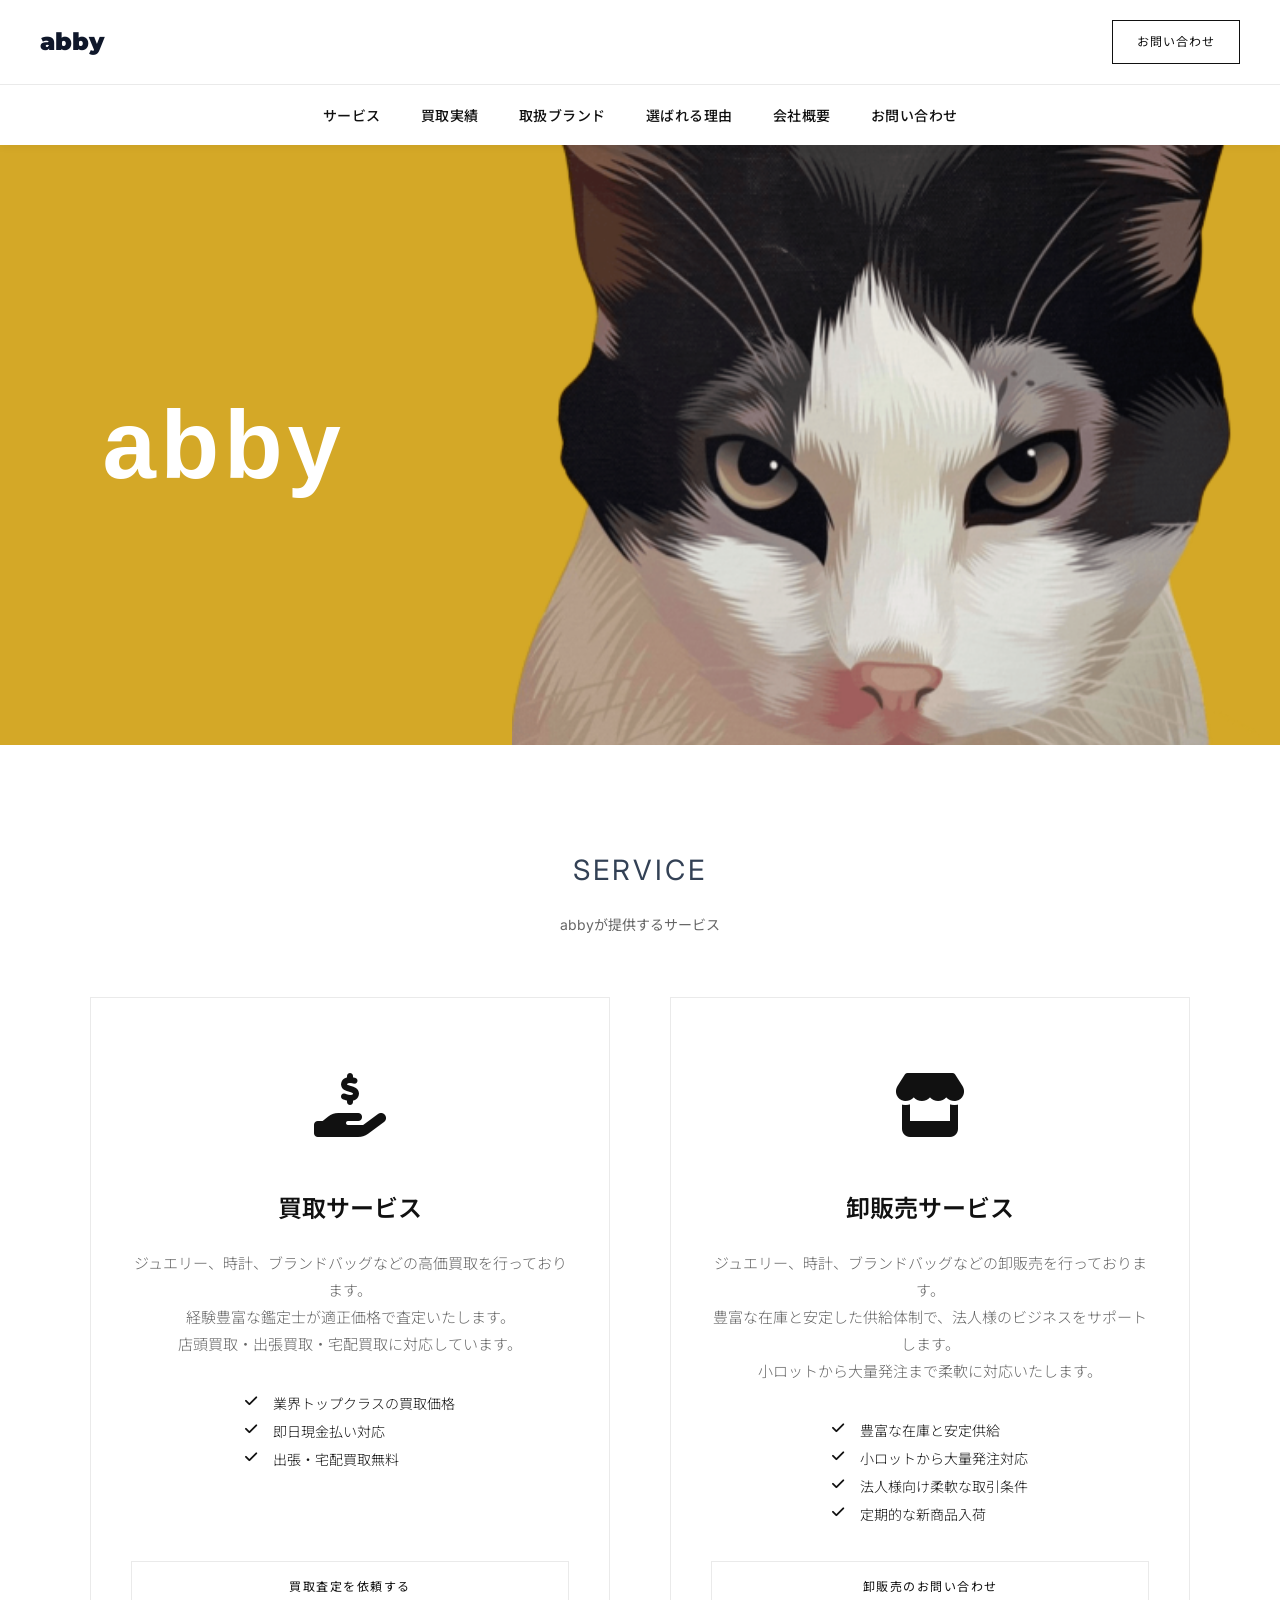
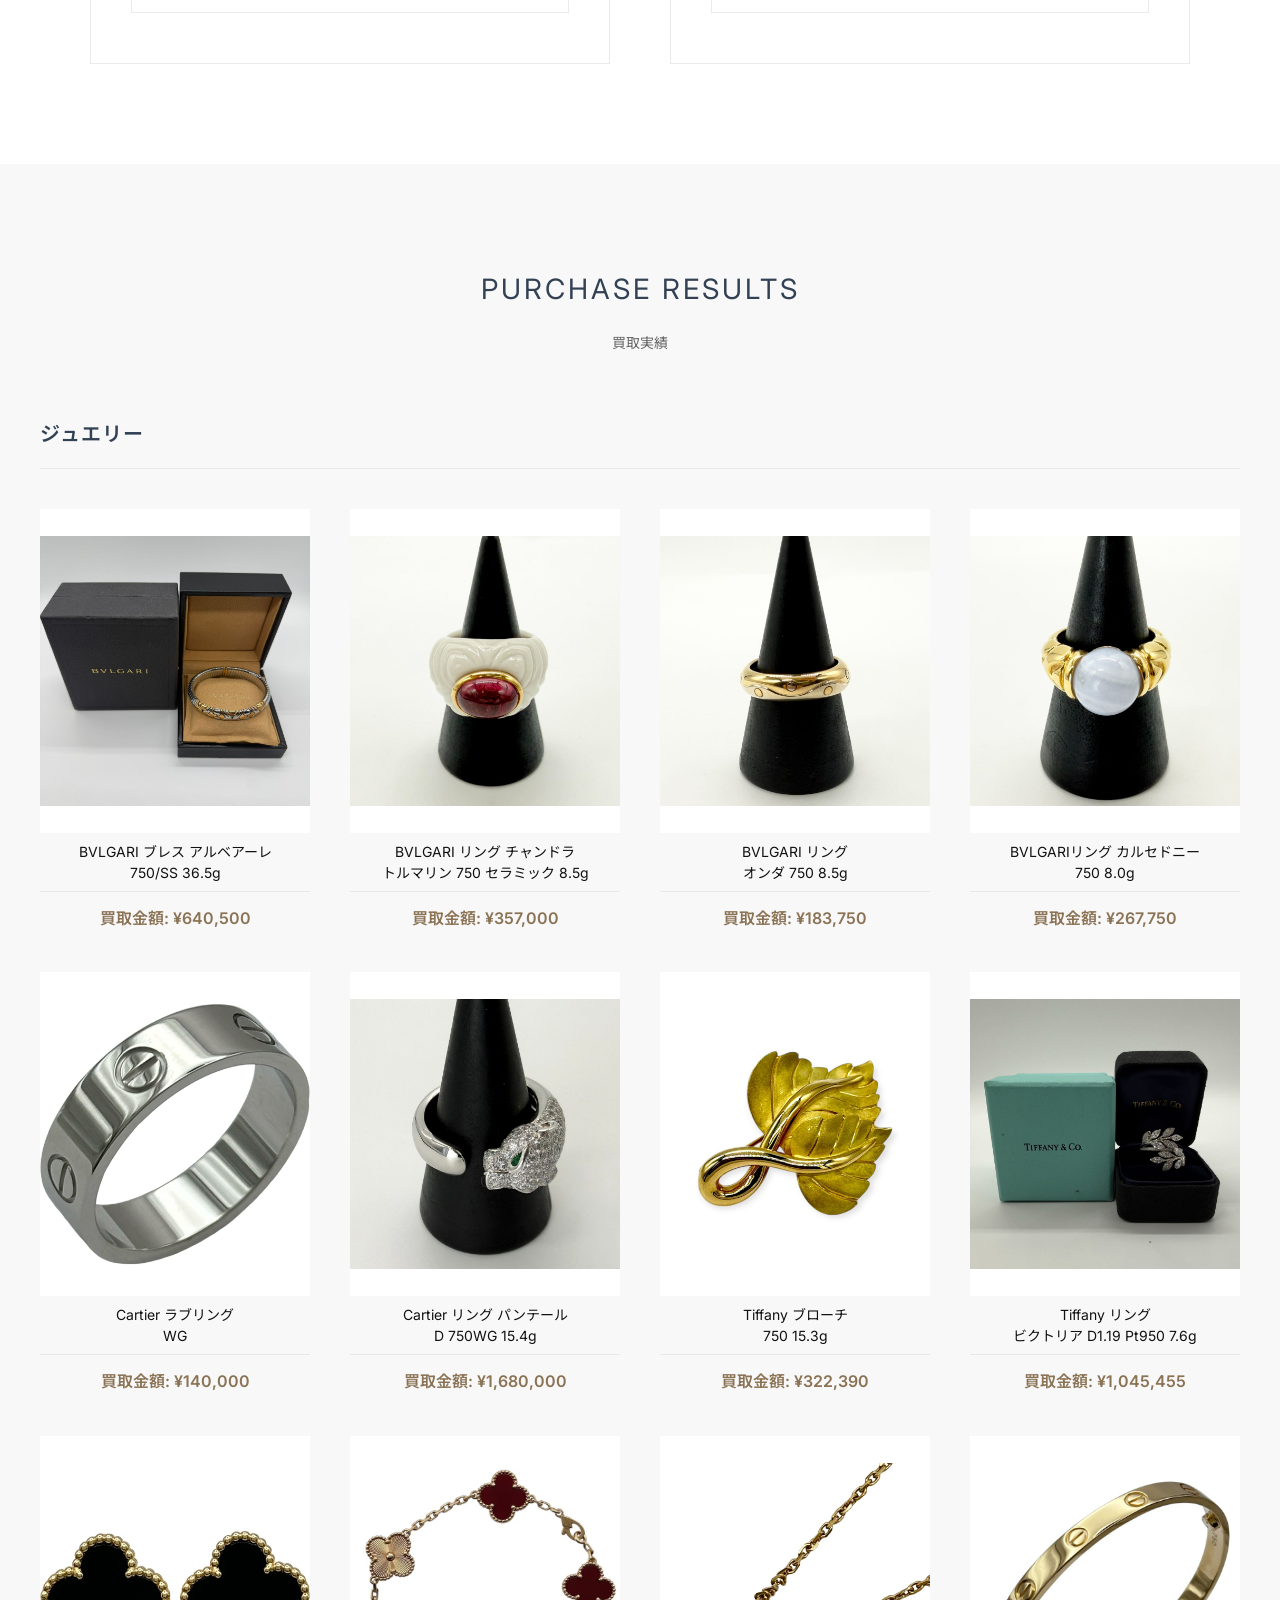
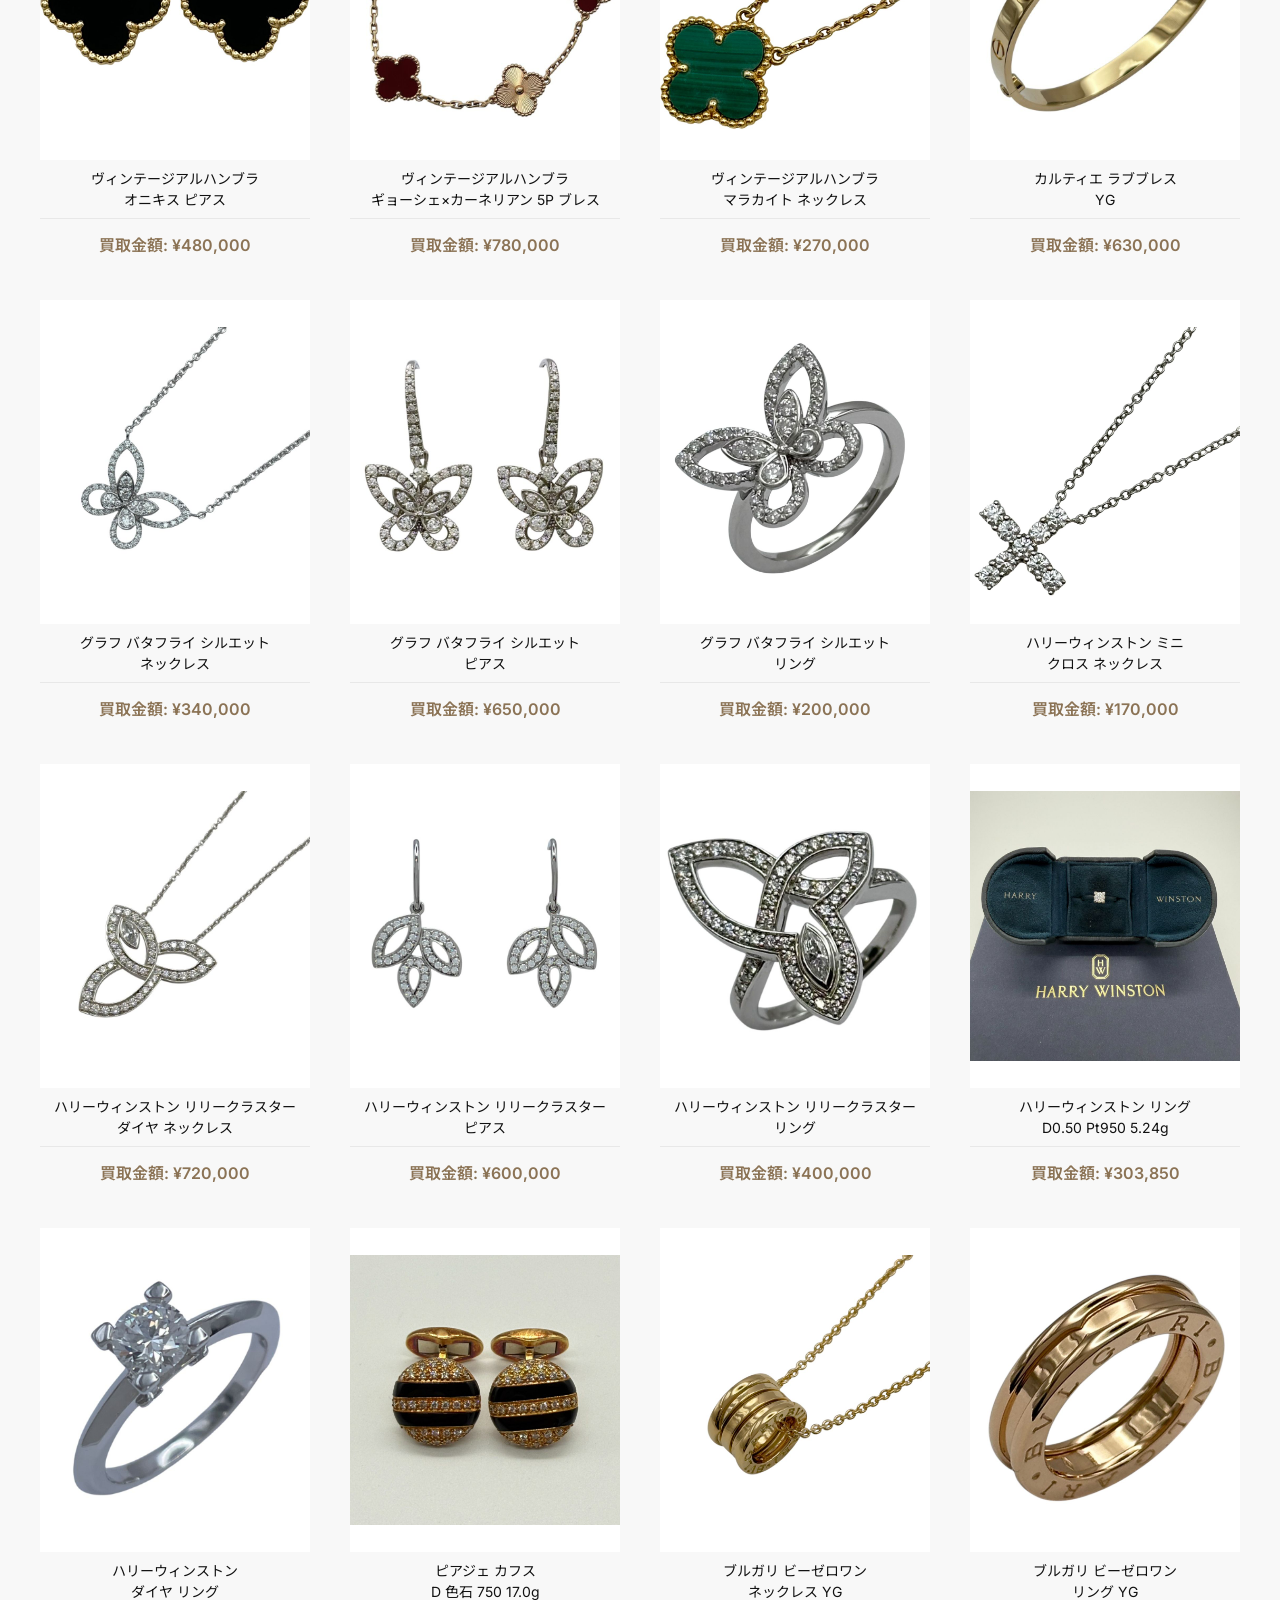
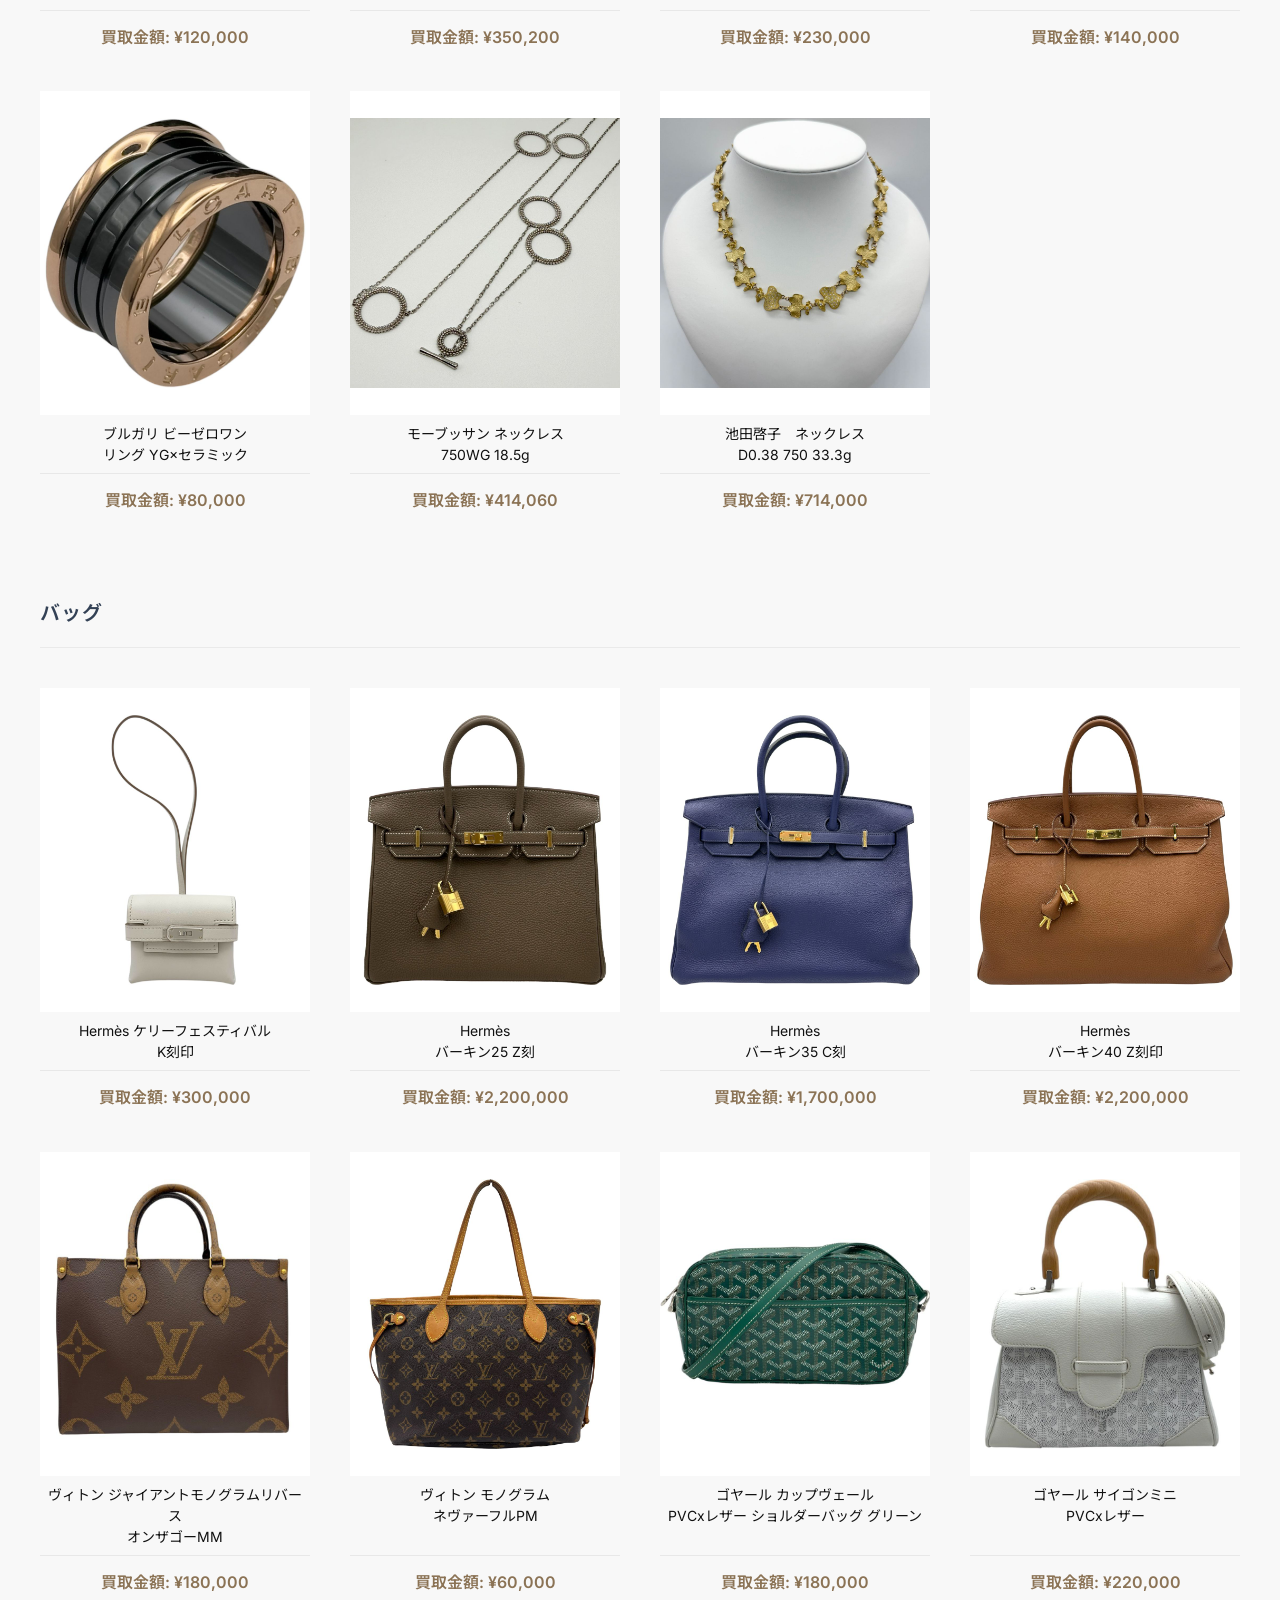
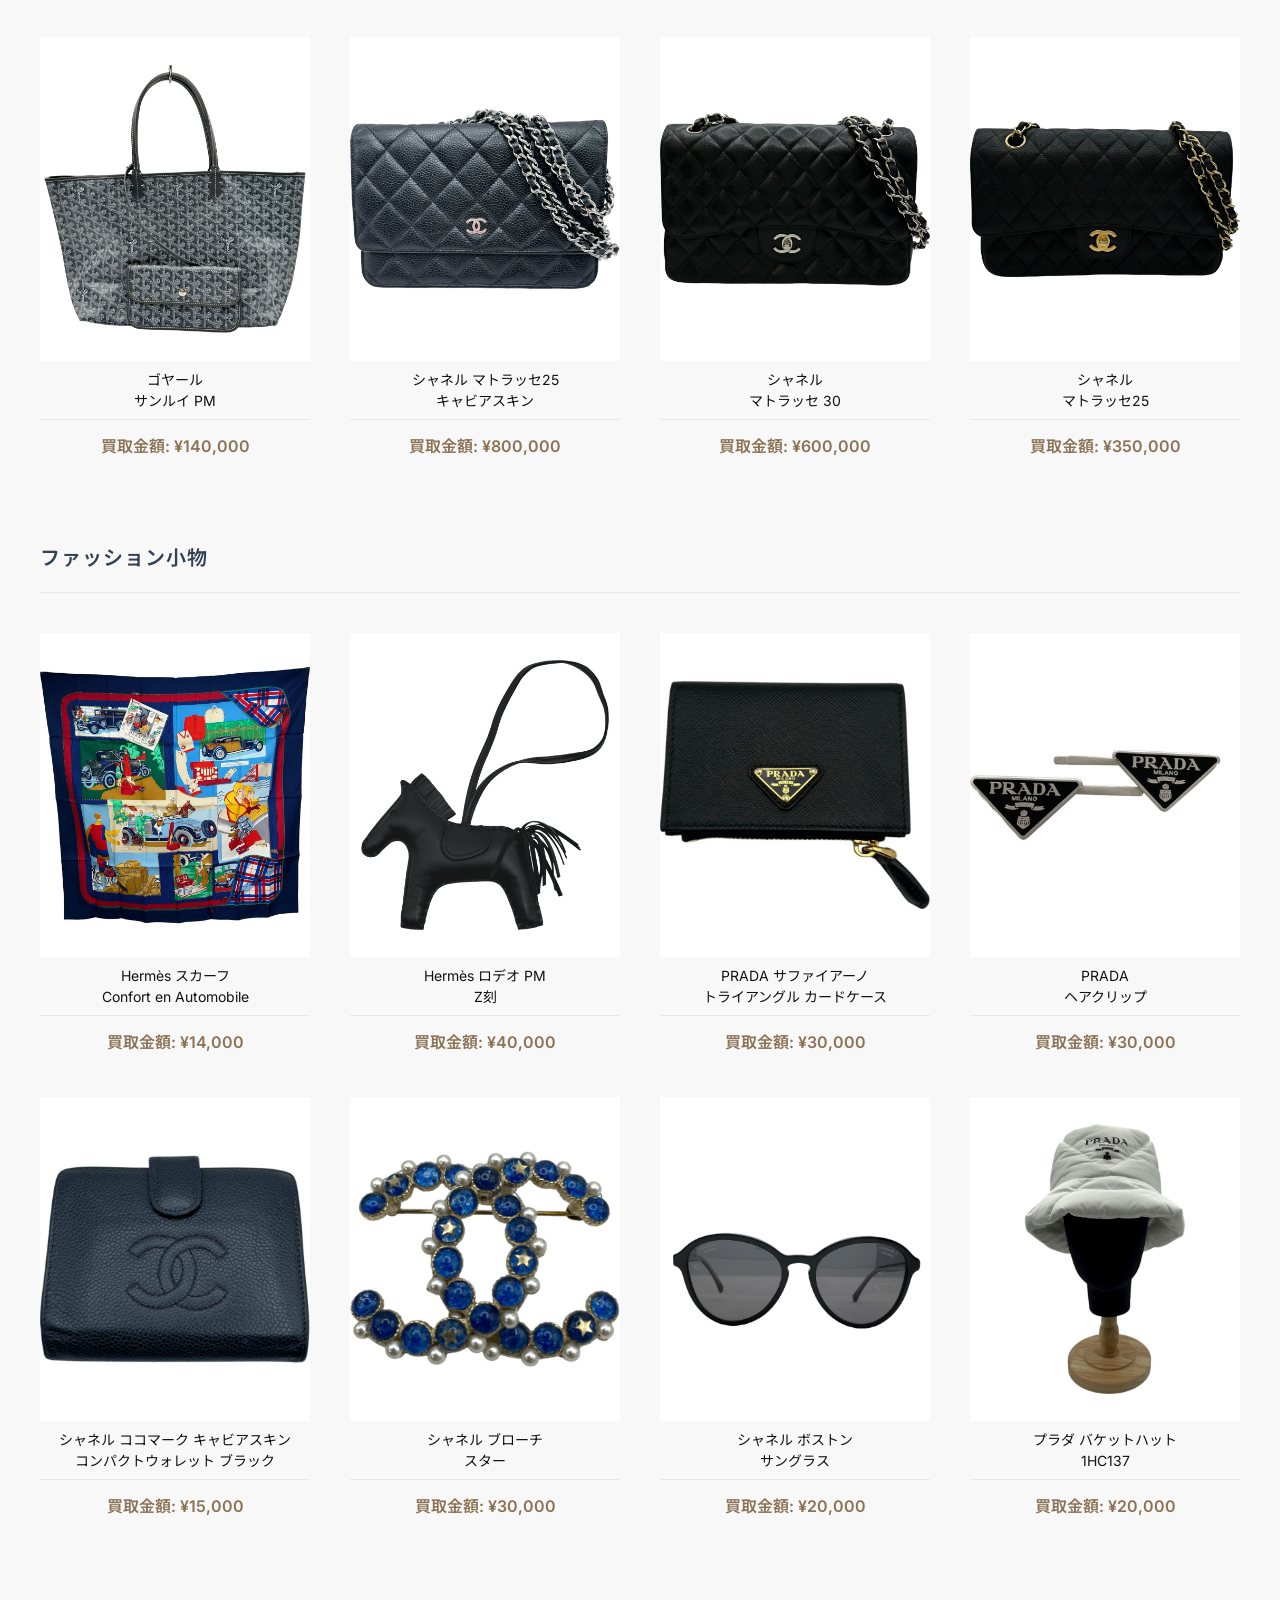
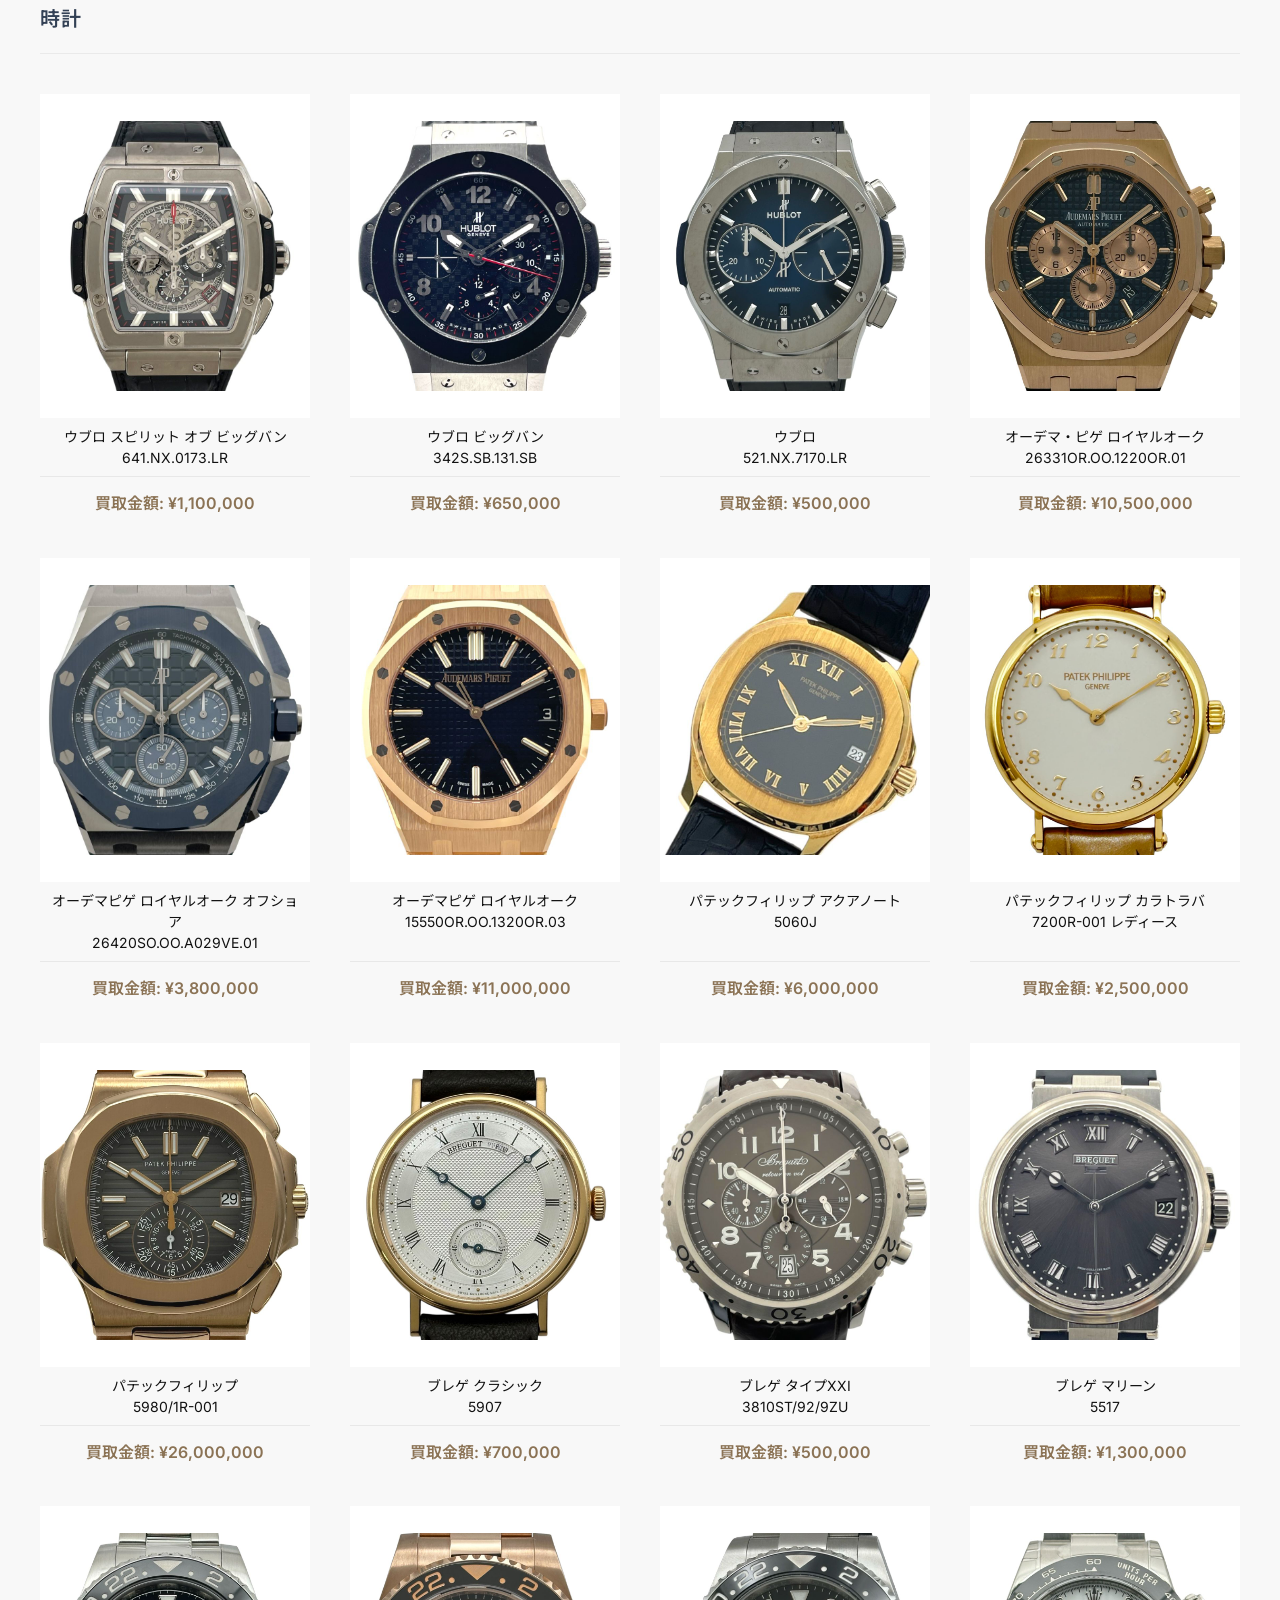
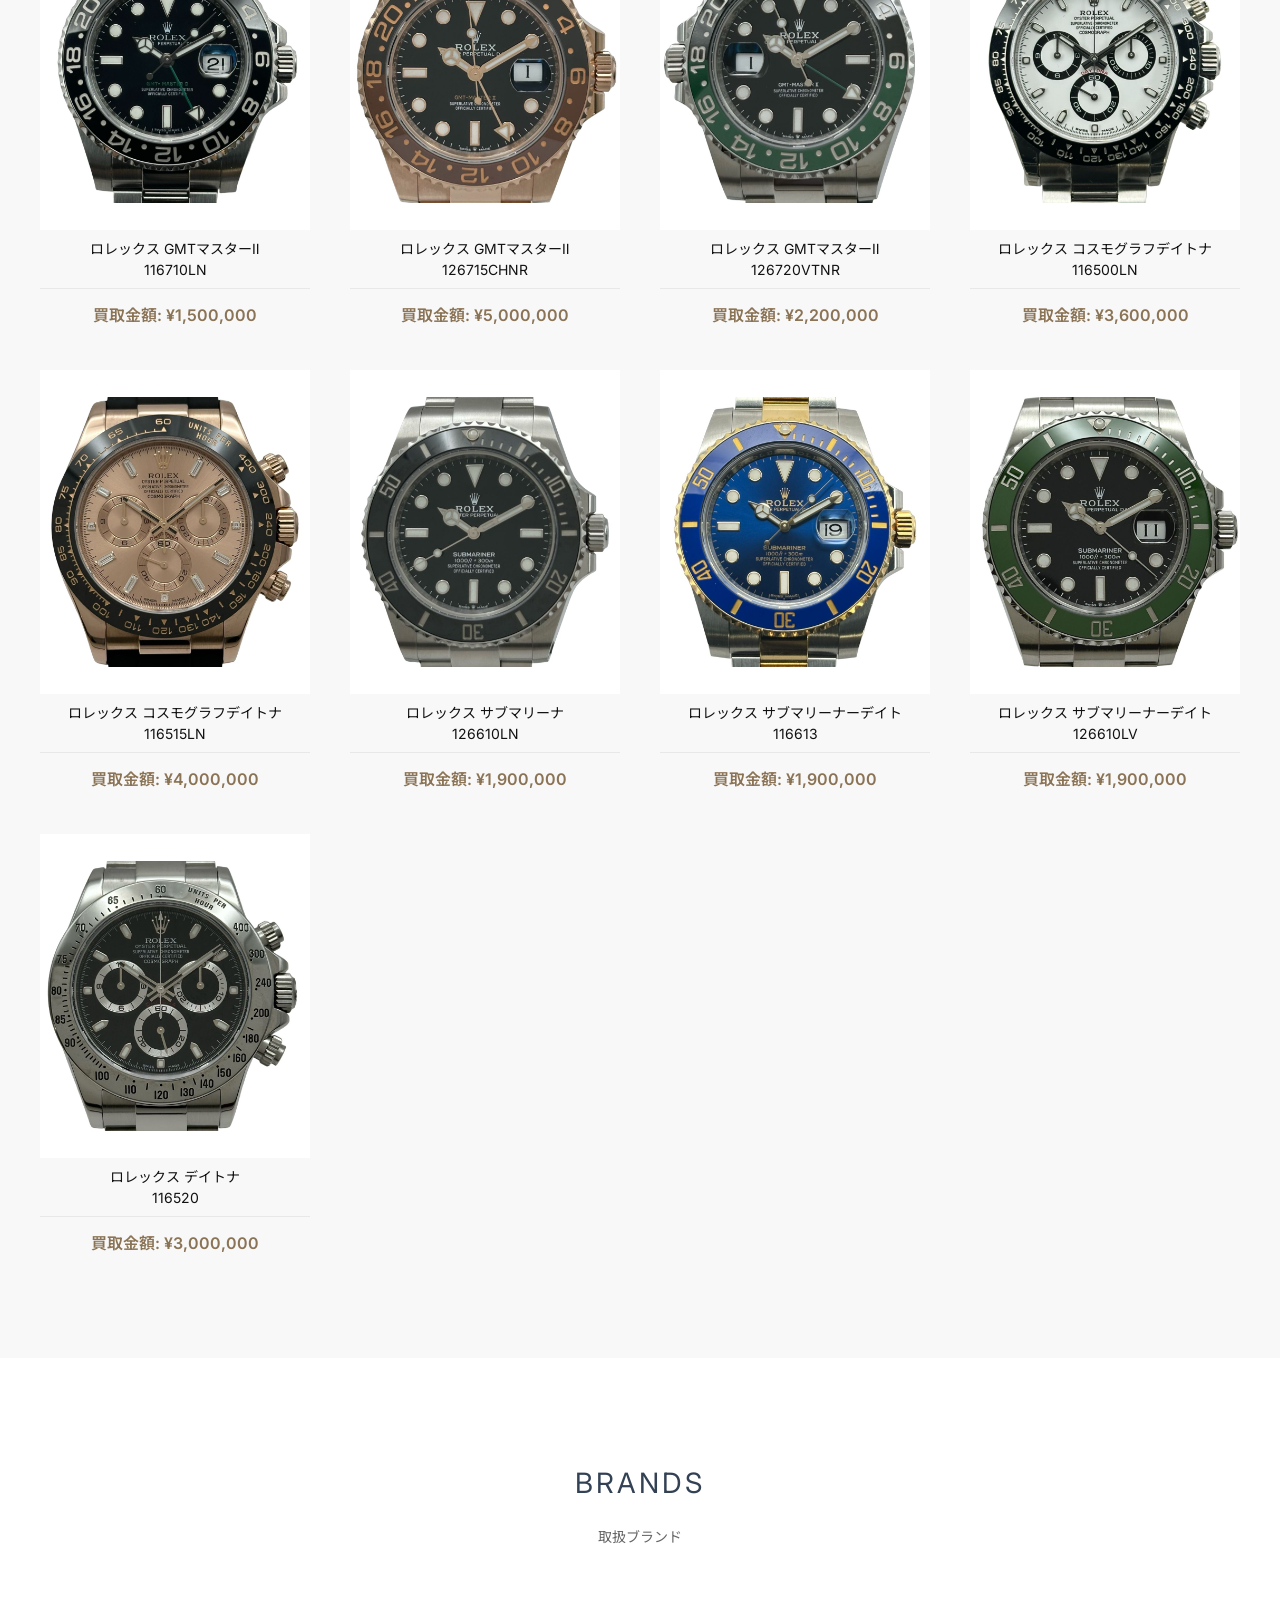
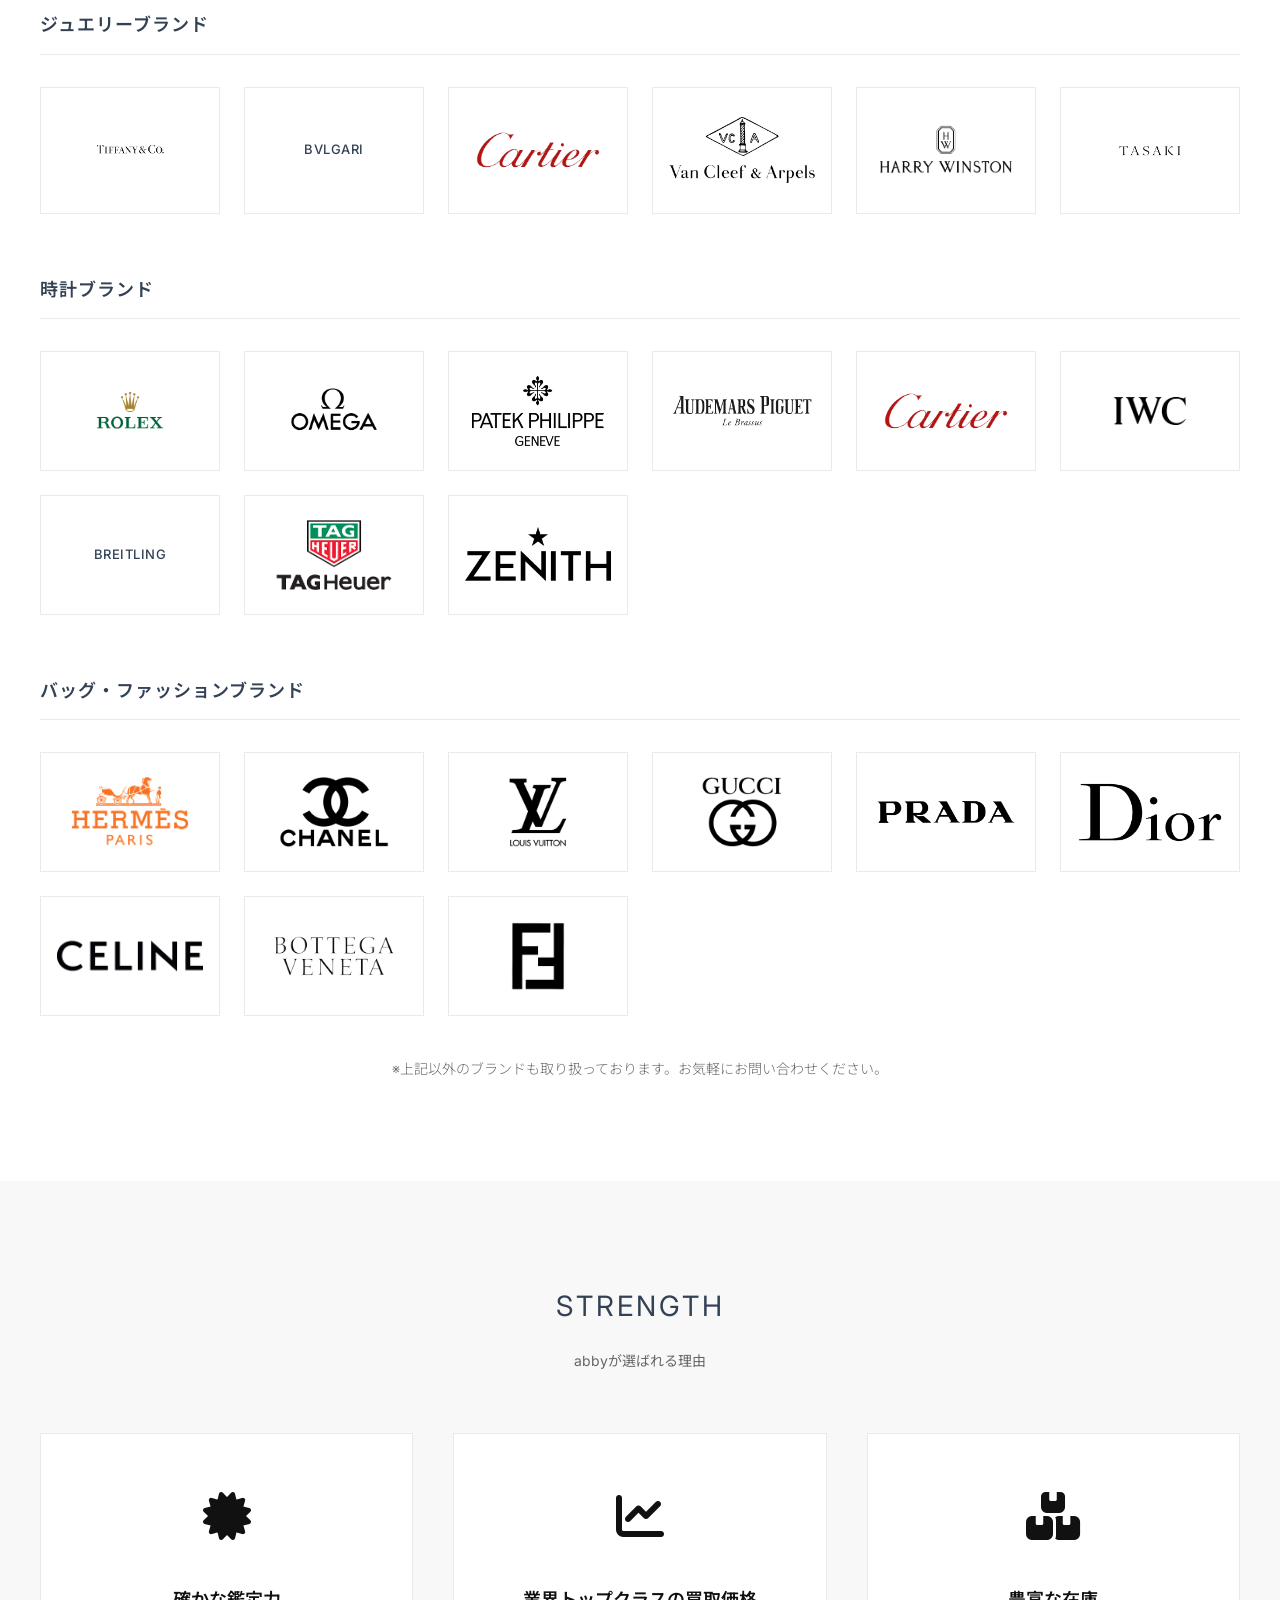
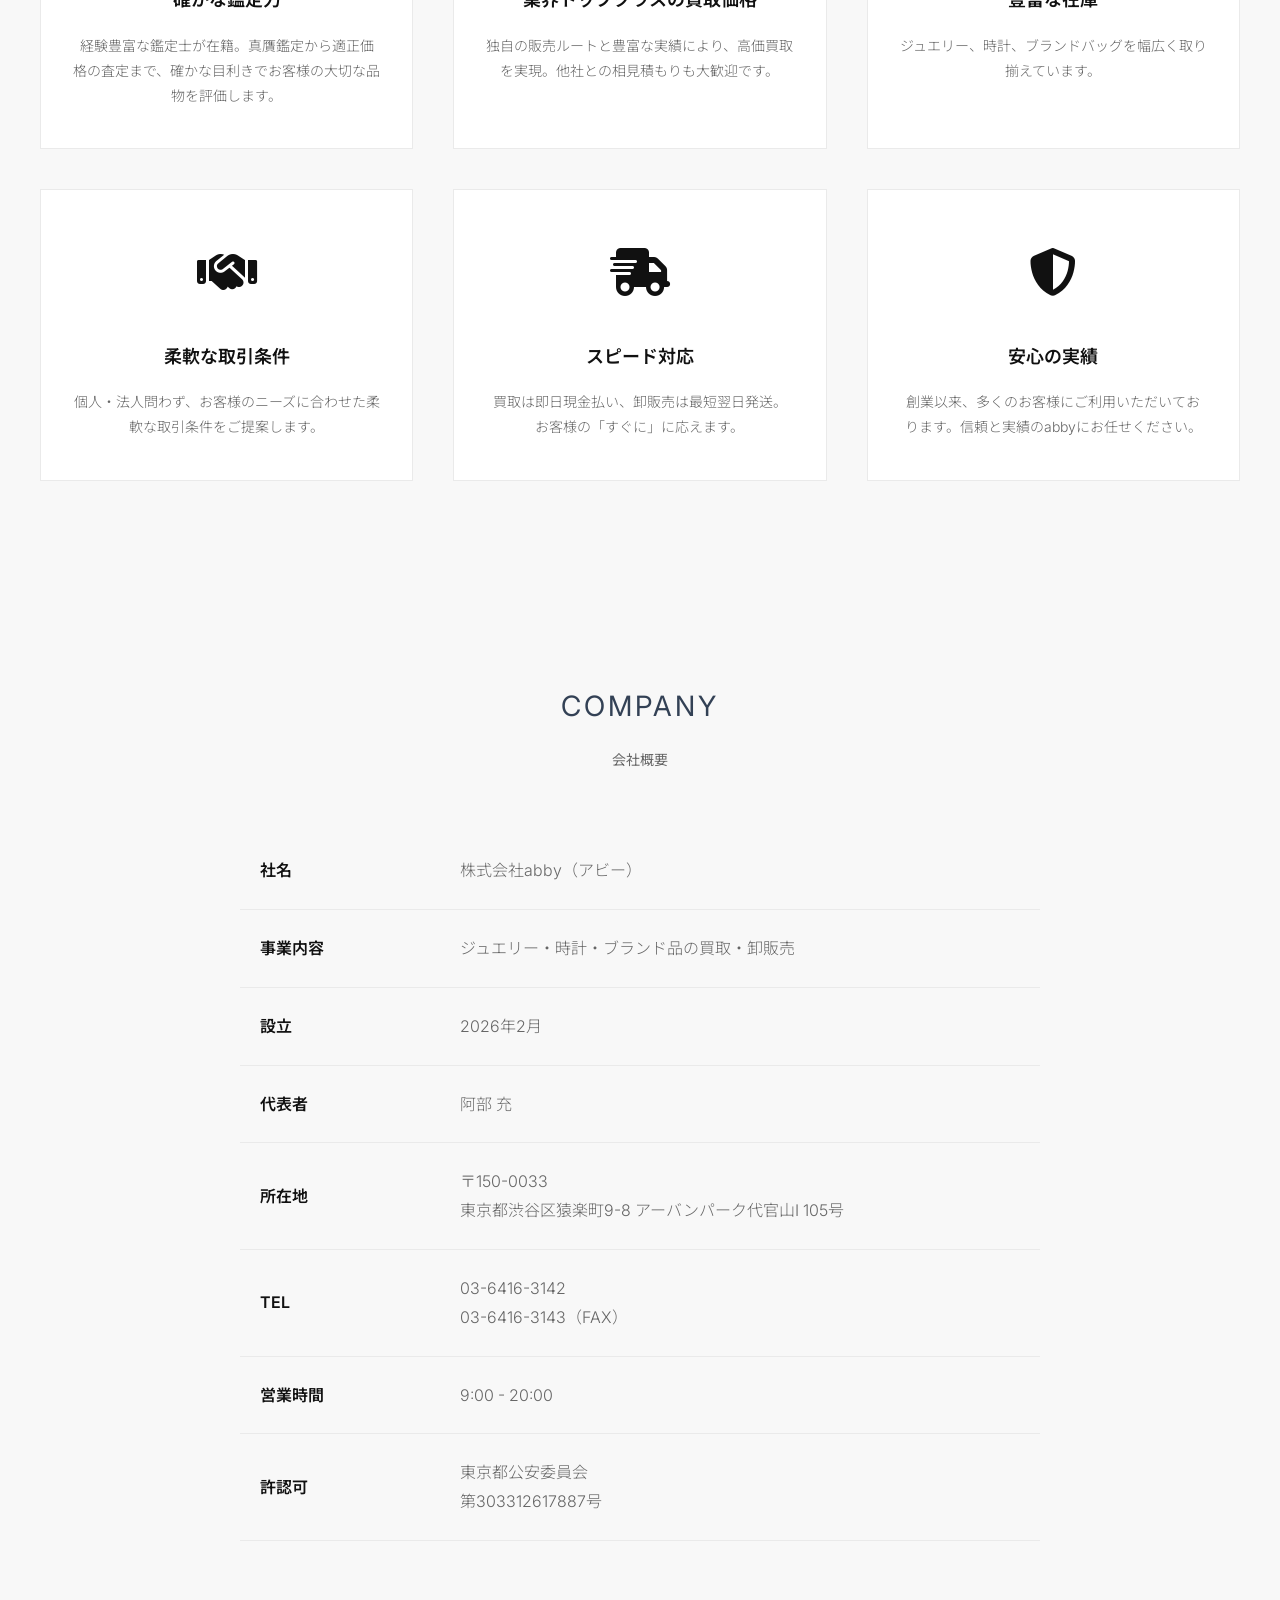
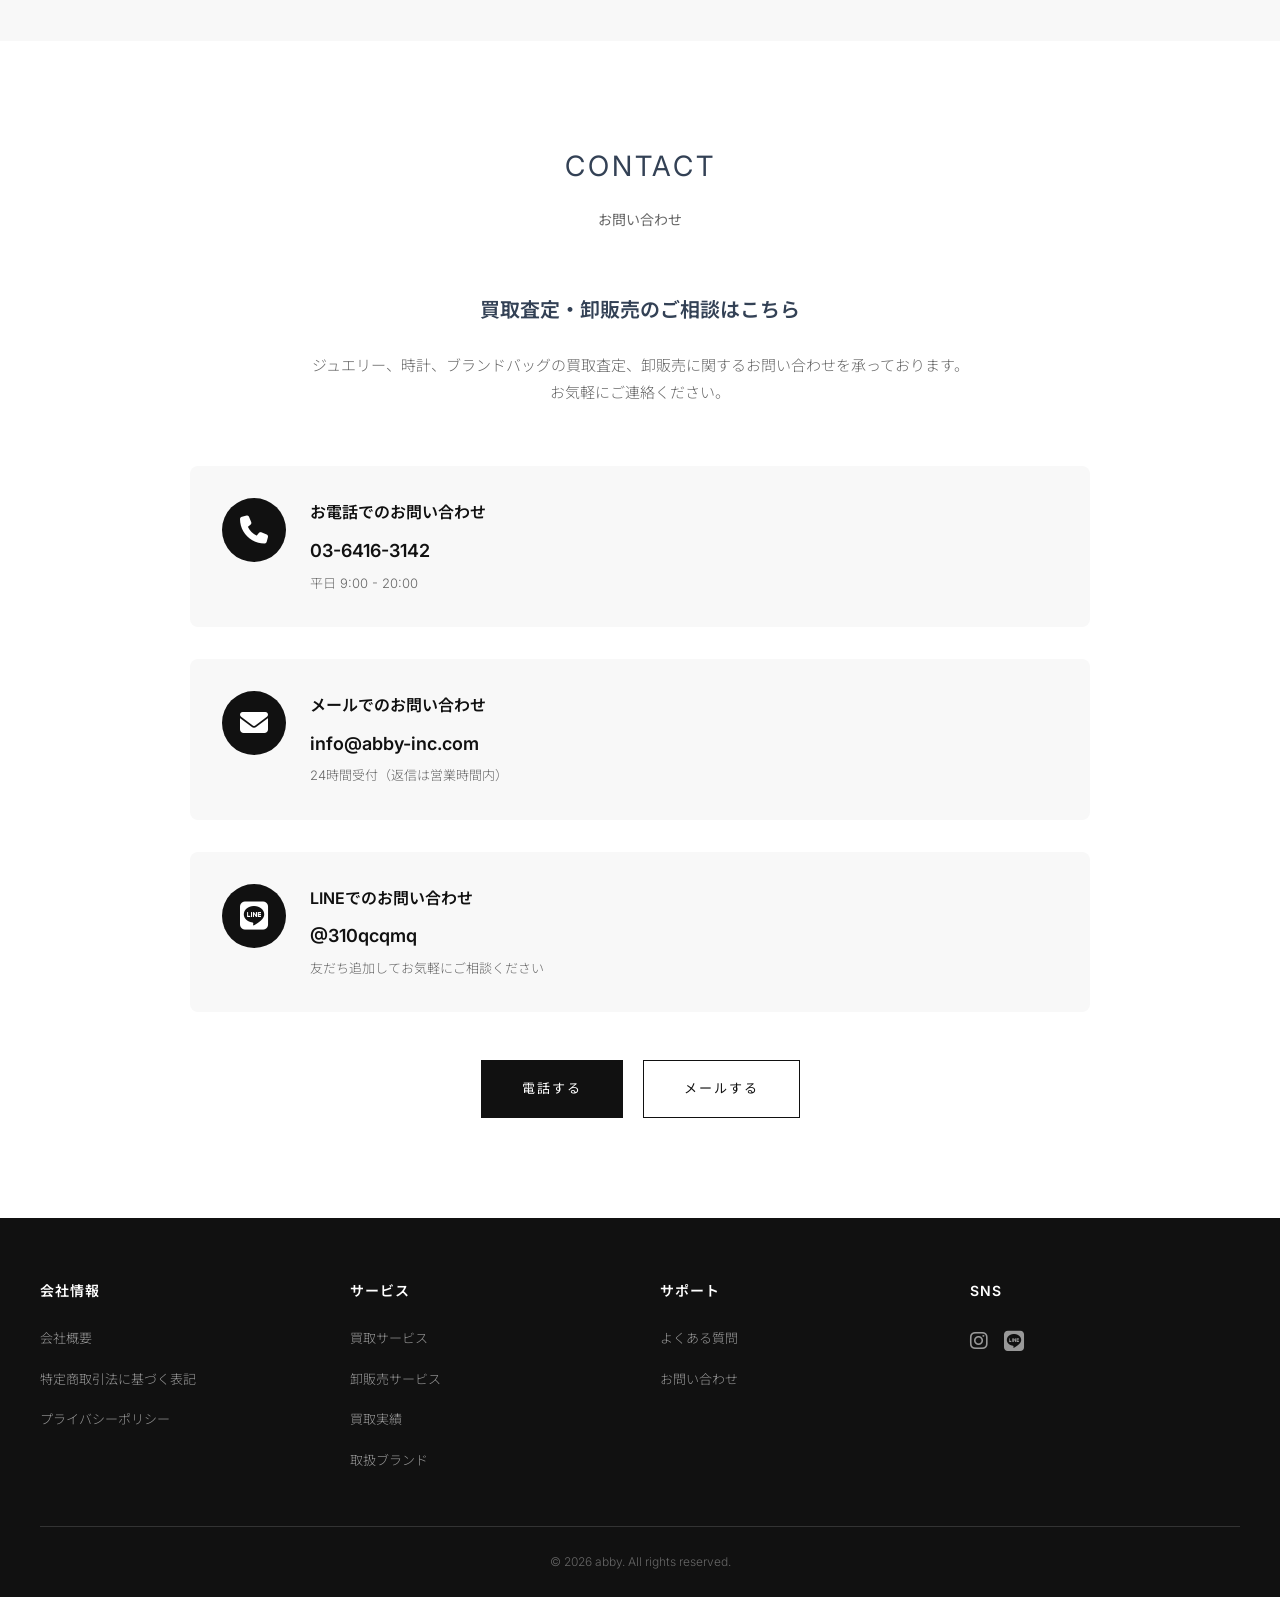
==== commit c987e882: "Update index.html" ====
--- a/reuse/index.html
+++ b/reuse/index.html
@@ -901,8 +901,7 @@
                         <td>9:00 - 20:00</td>
                     </tr>
                     <tr>
-                        <th>取引銀行</th>
-                        <td>楽天銀行</td>
+                       
                     </tr>
                     <tr>
                         <th>許認可</th>
@@ -1148,4 +1147,4 @@
         }
     </script>
 </body>
-</html>+</html>
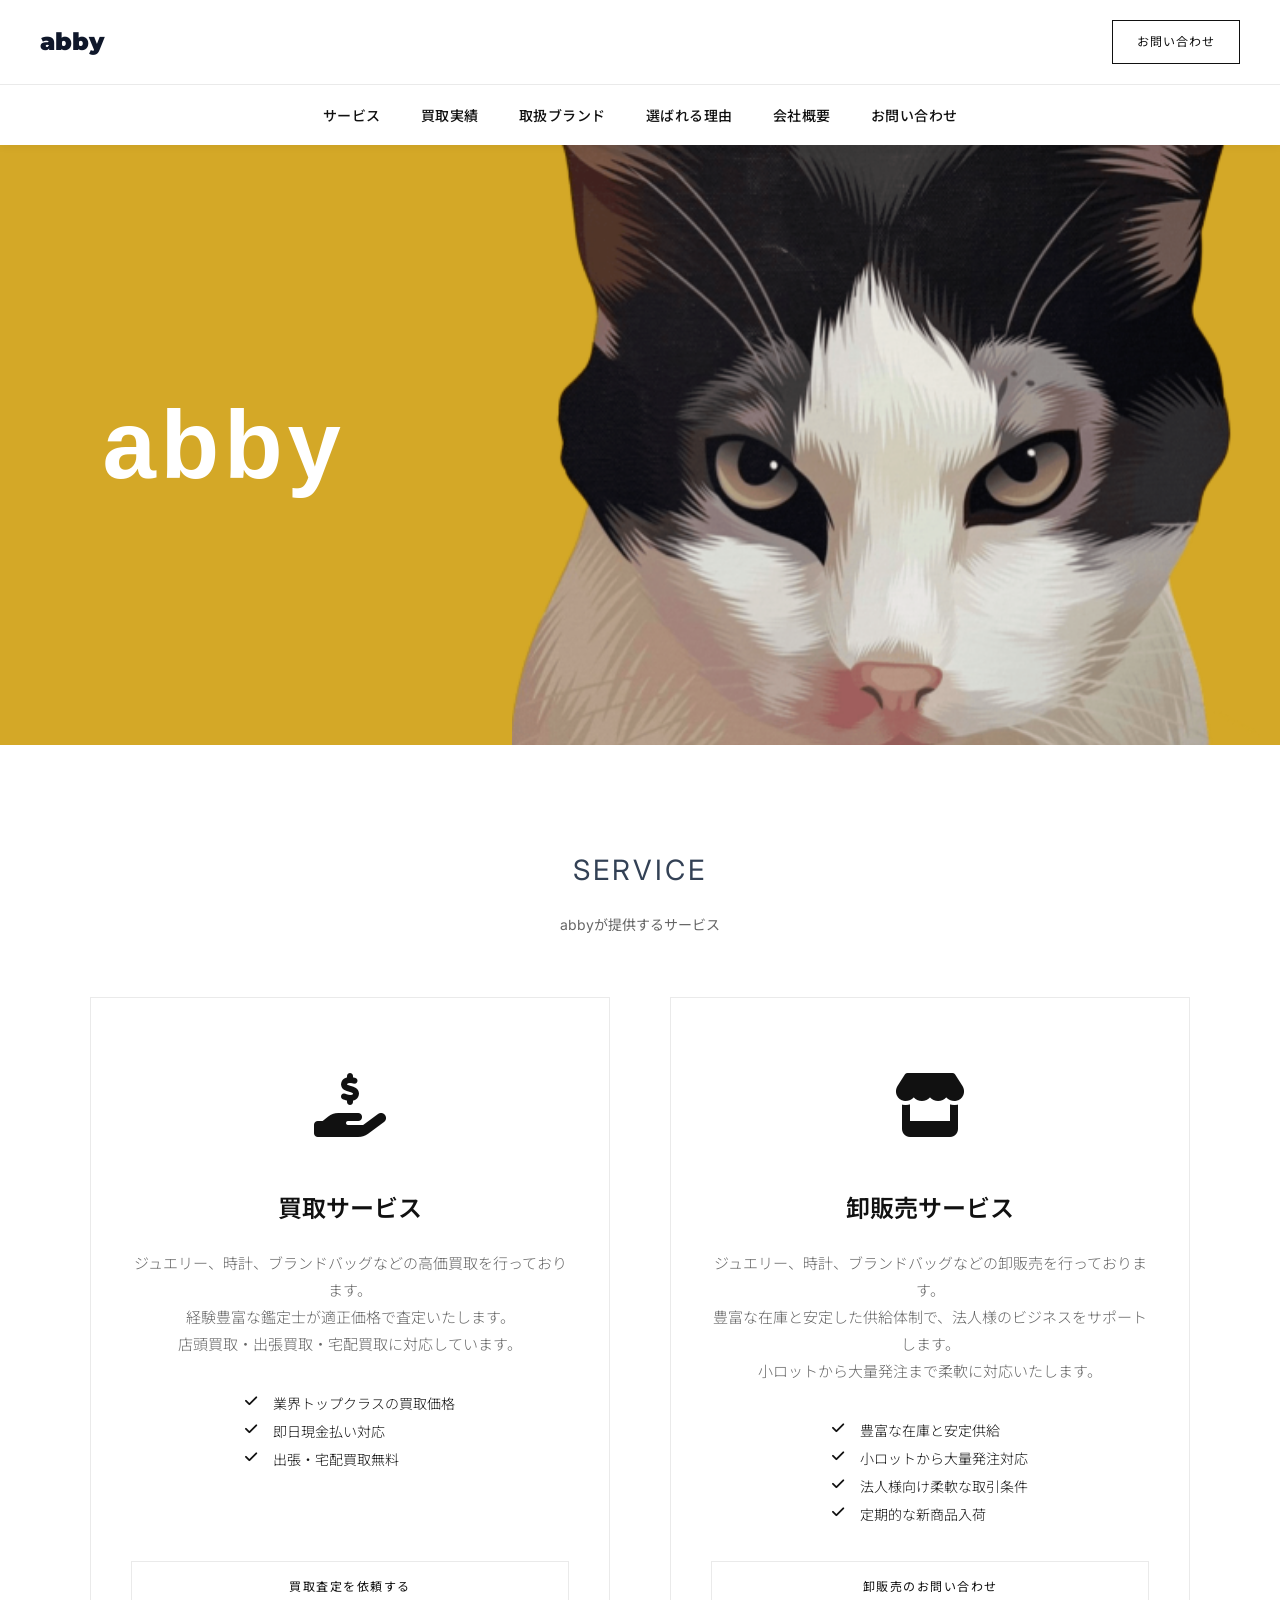
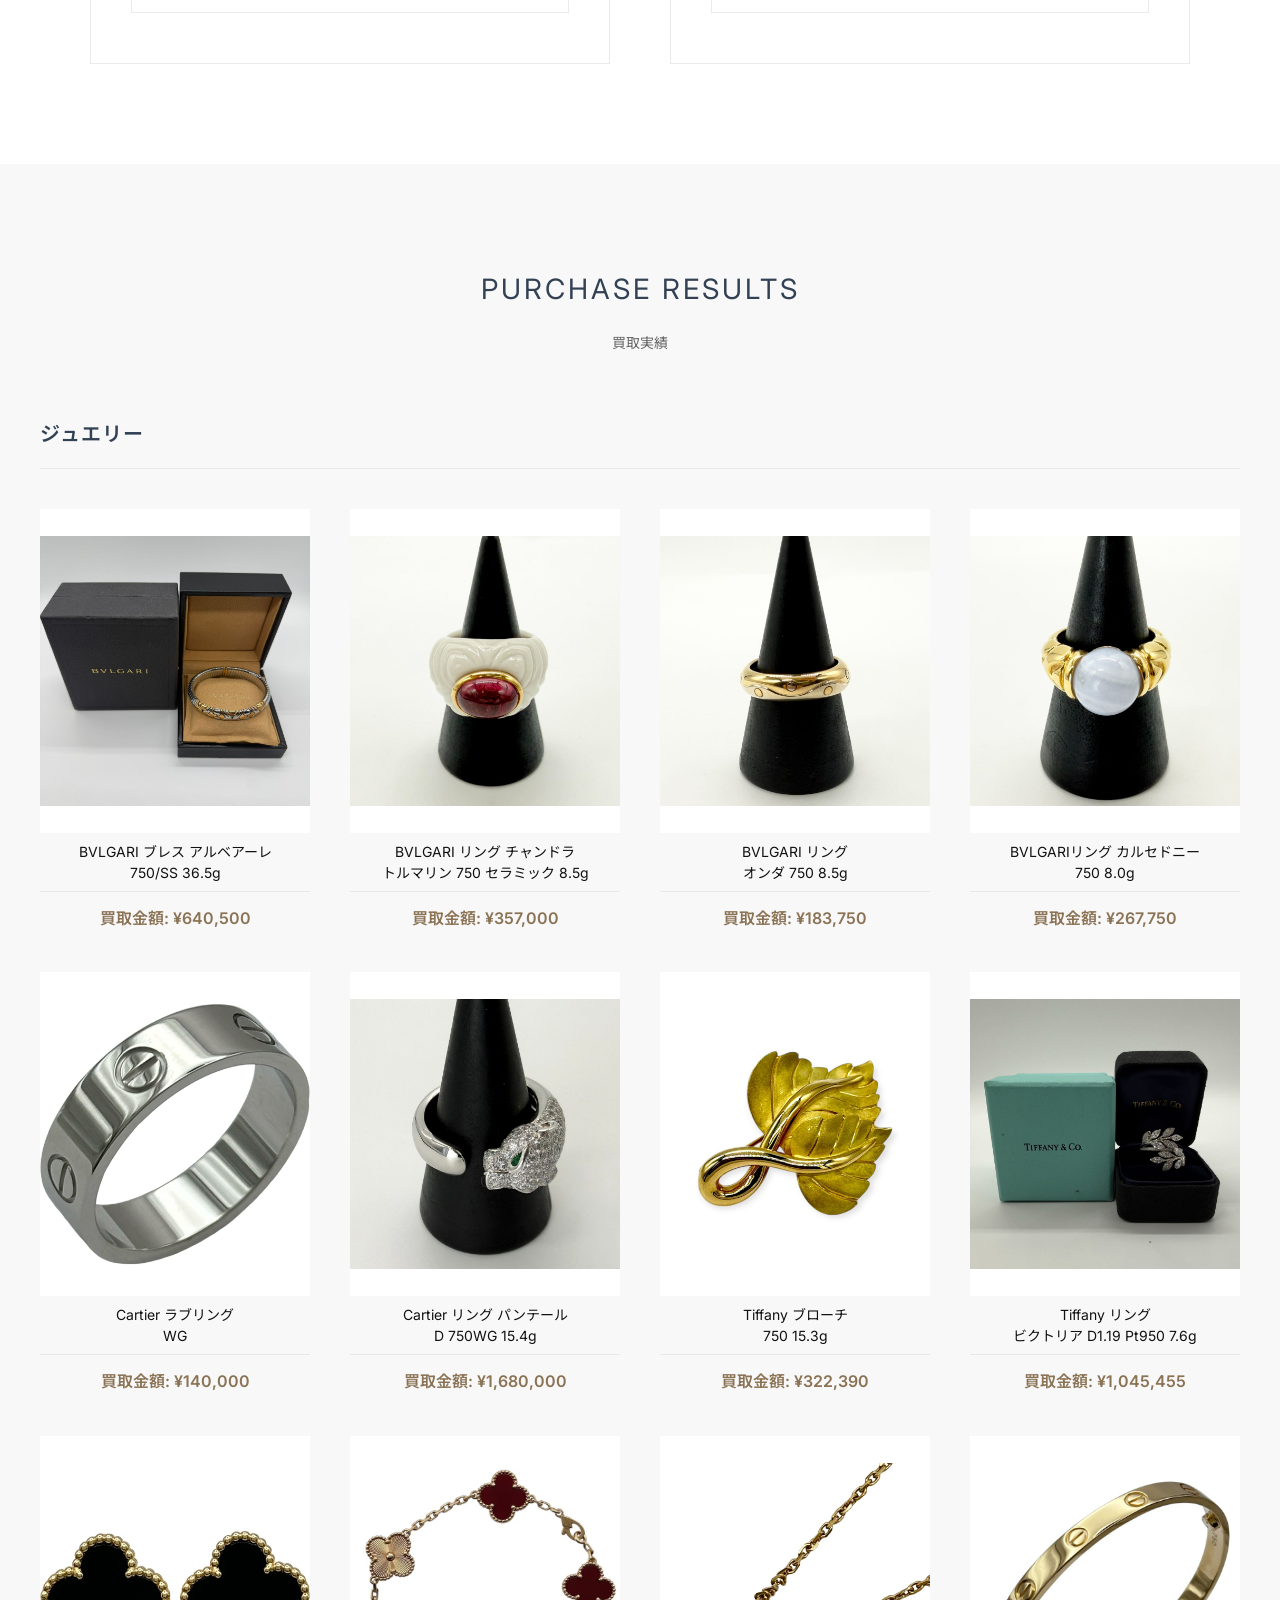
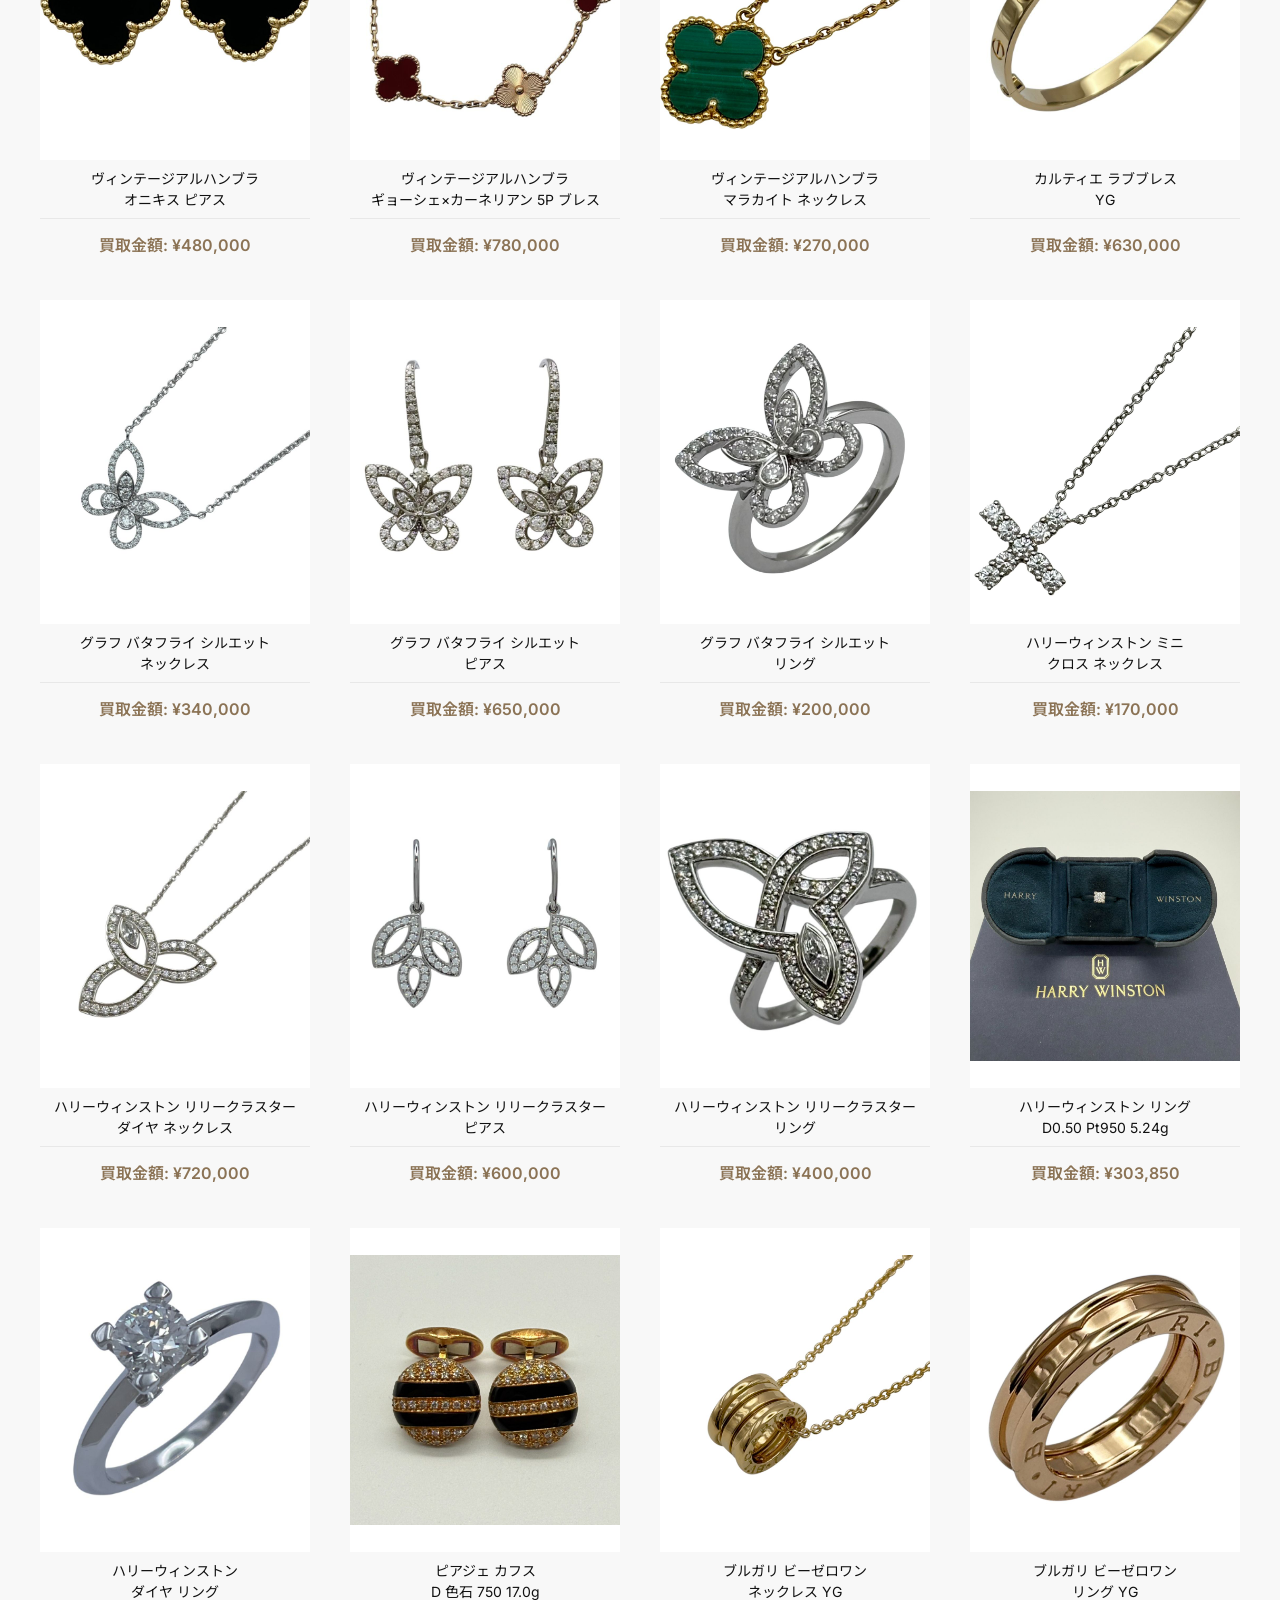
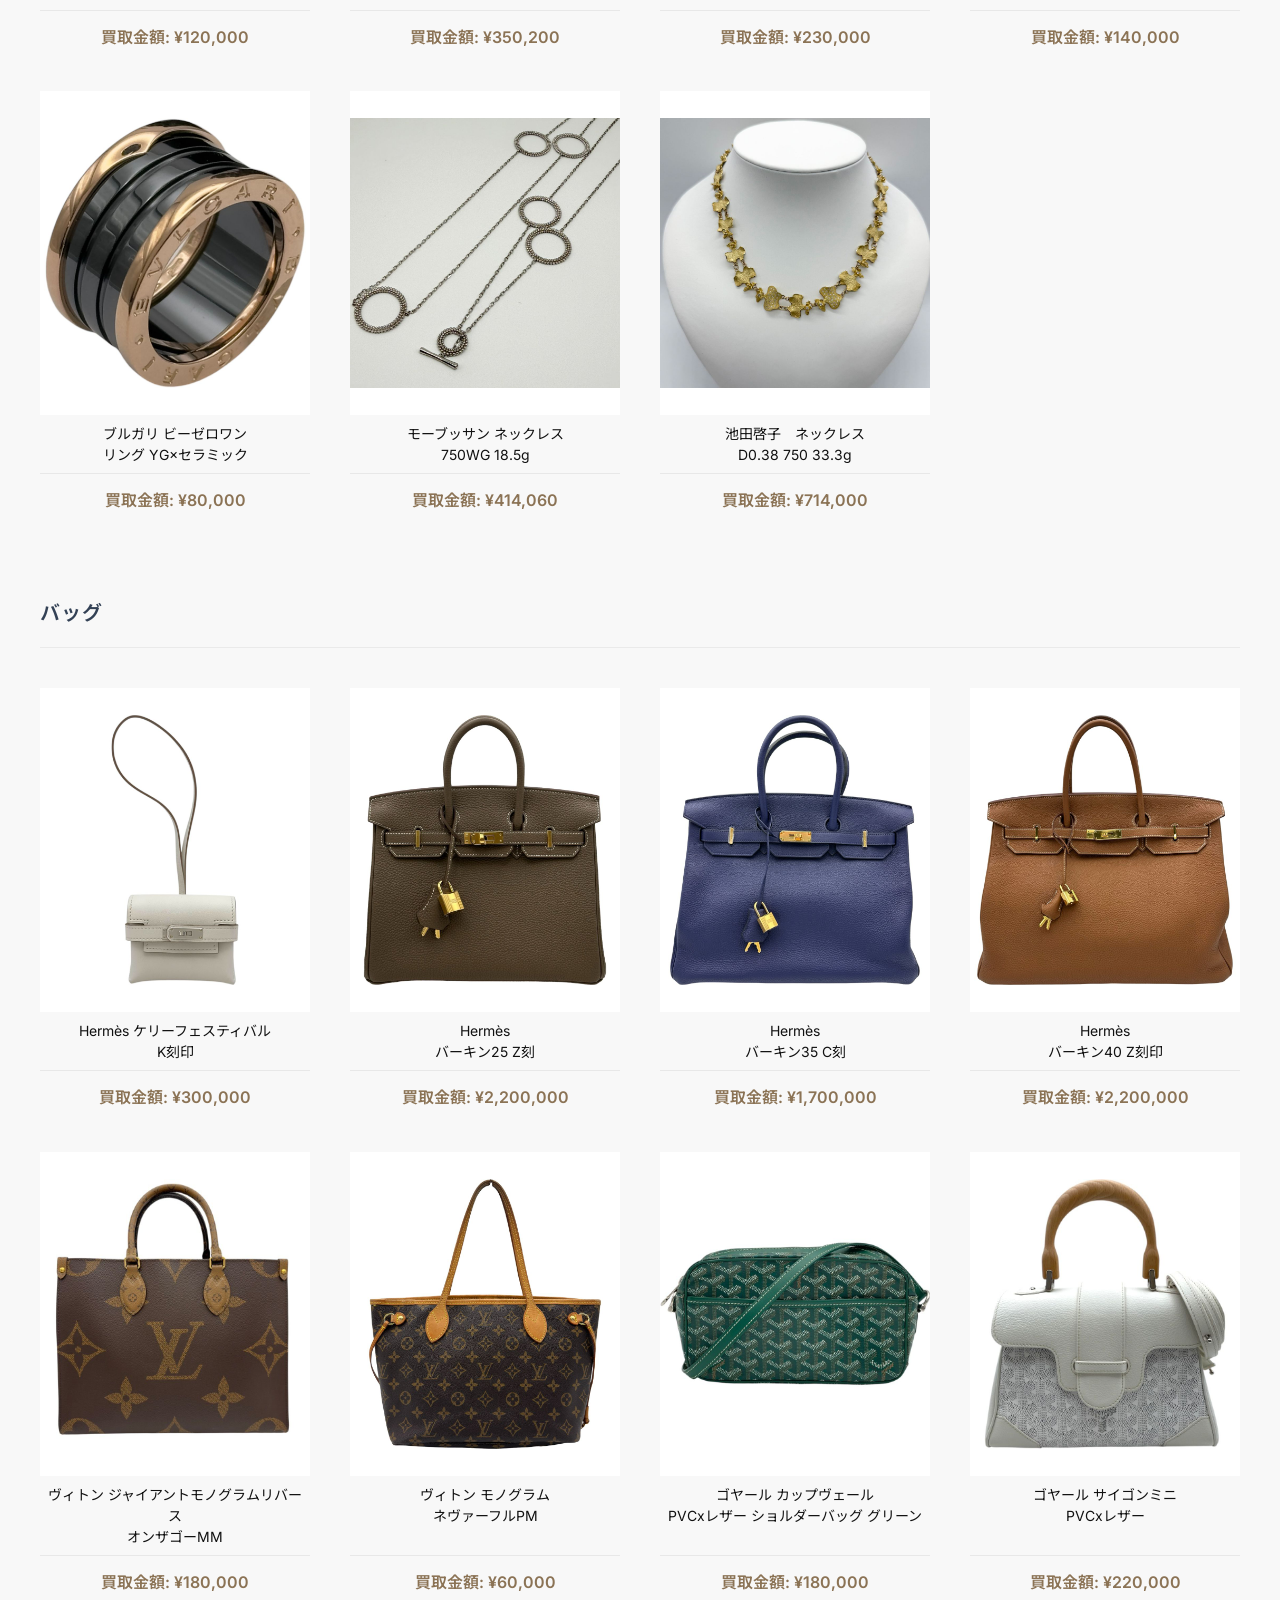
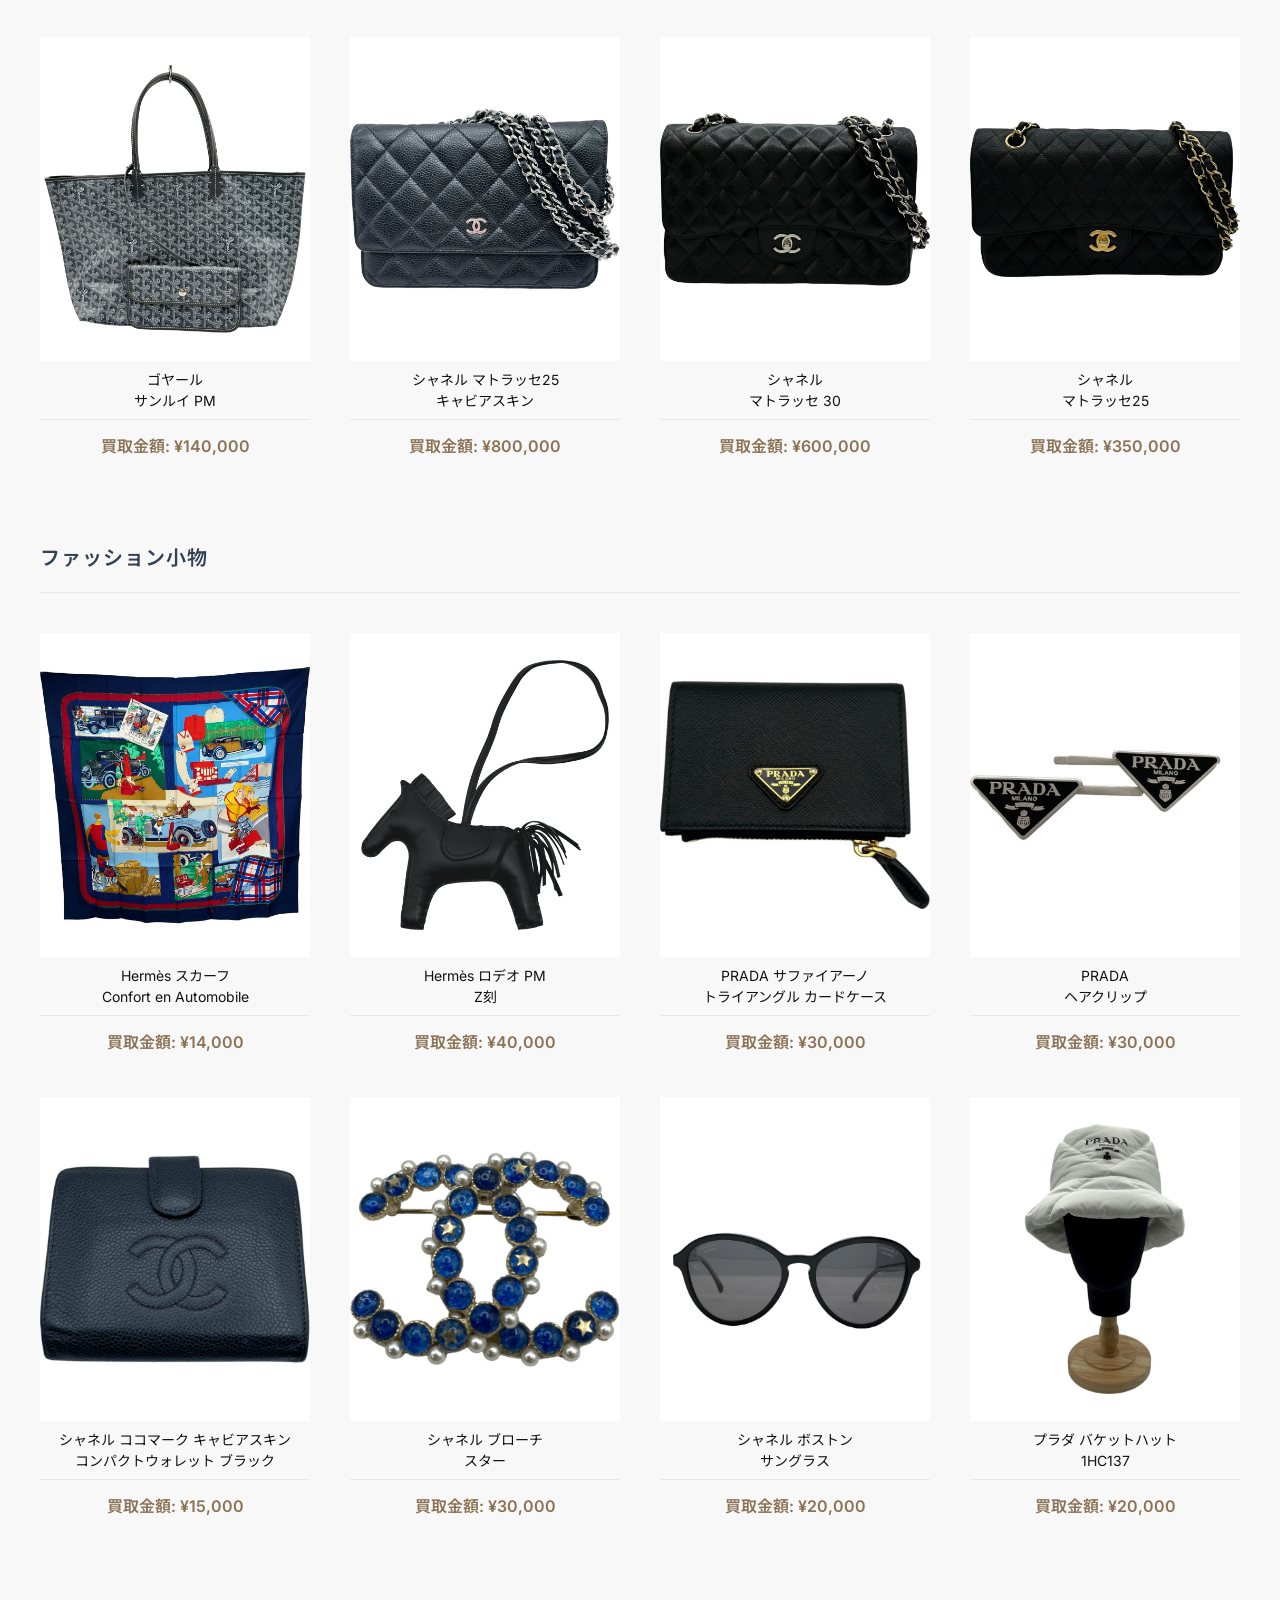
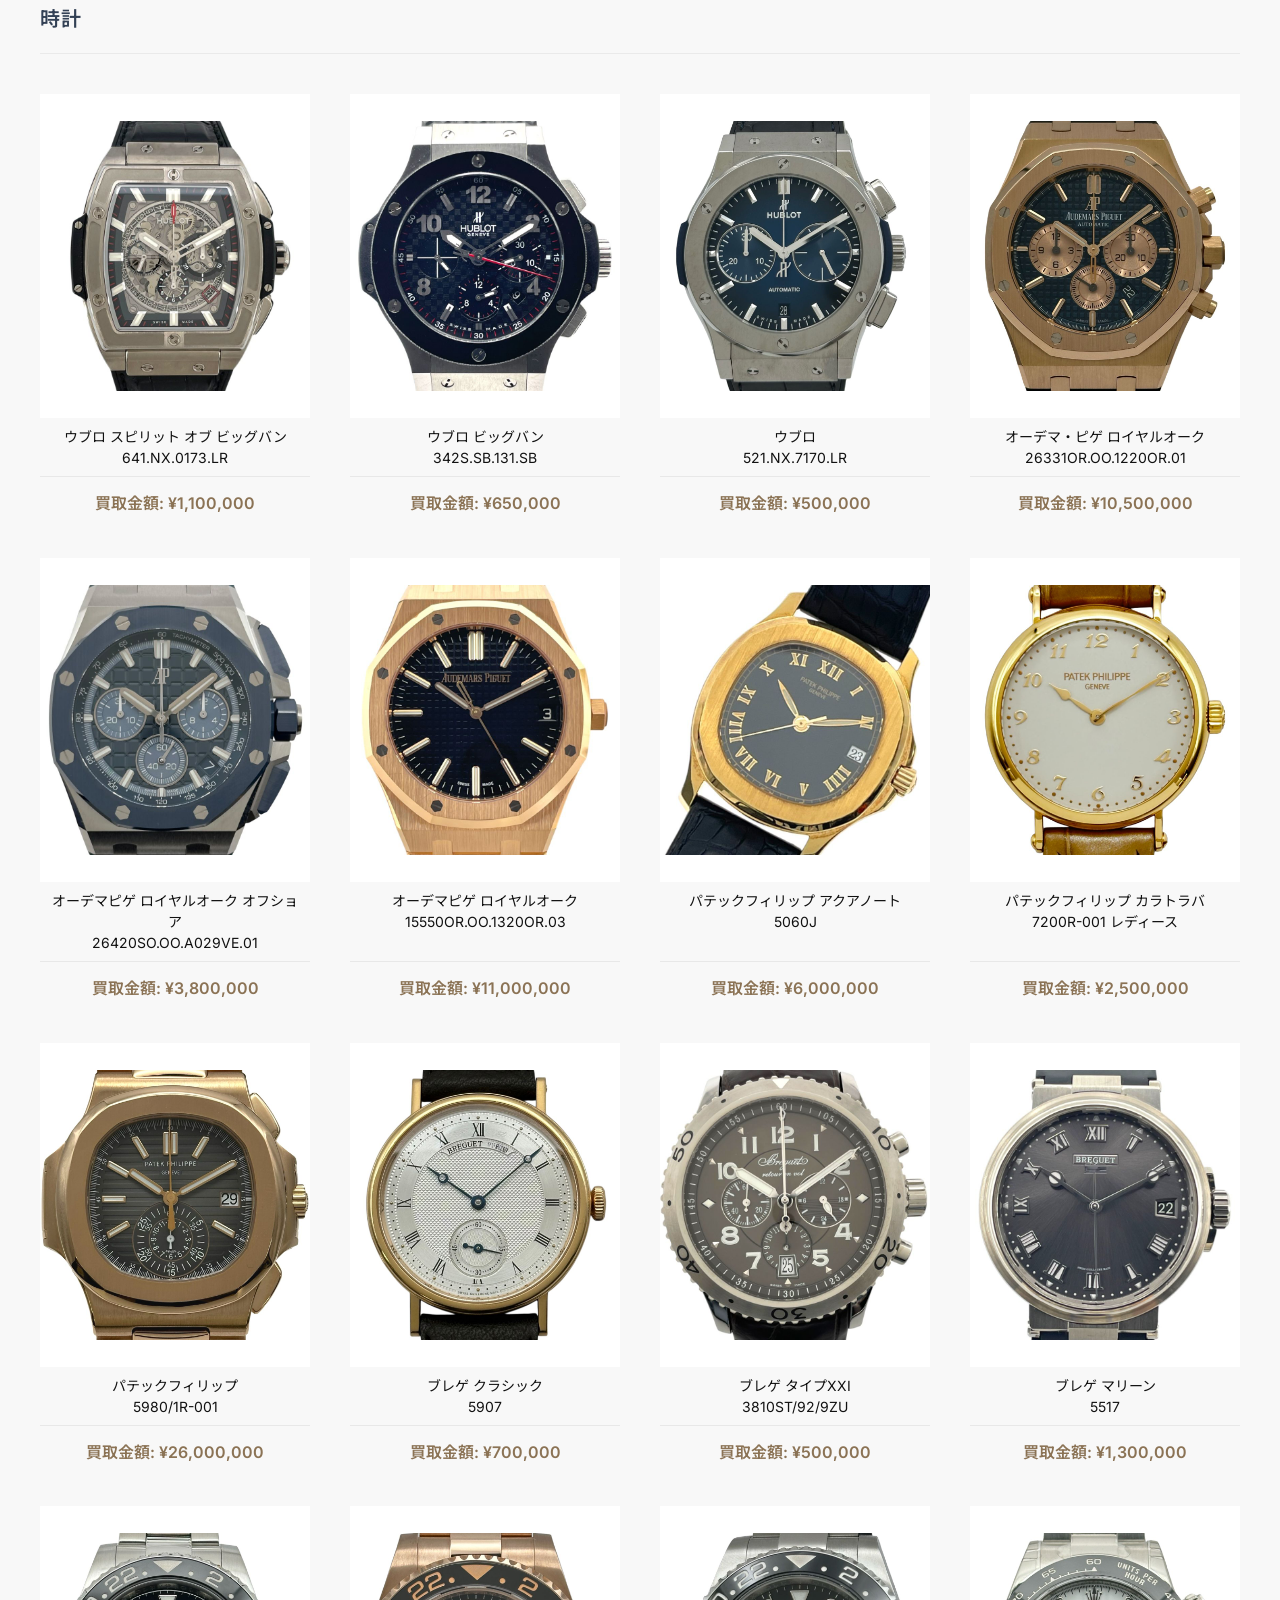
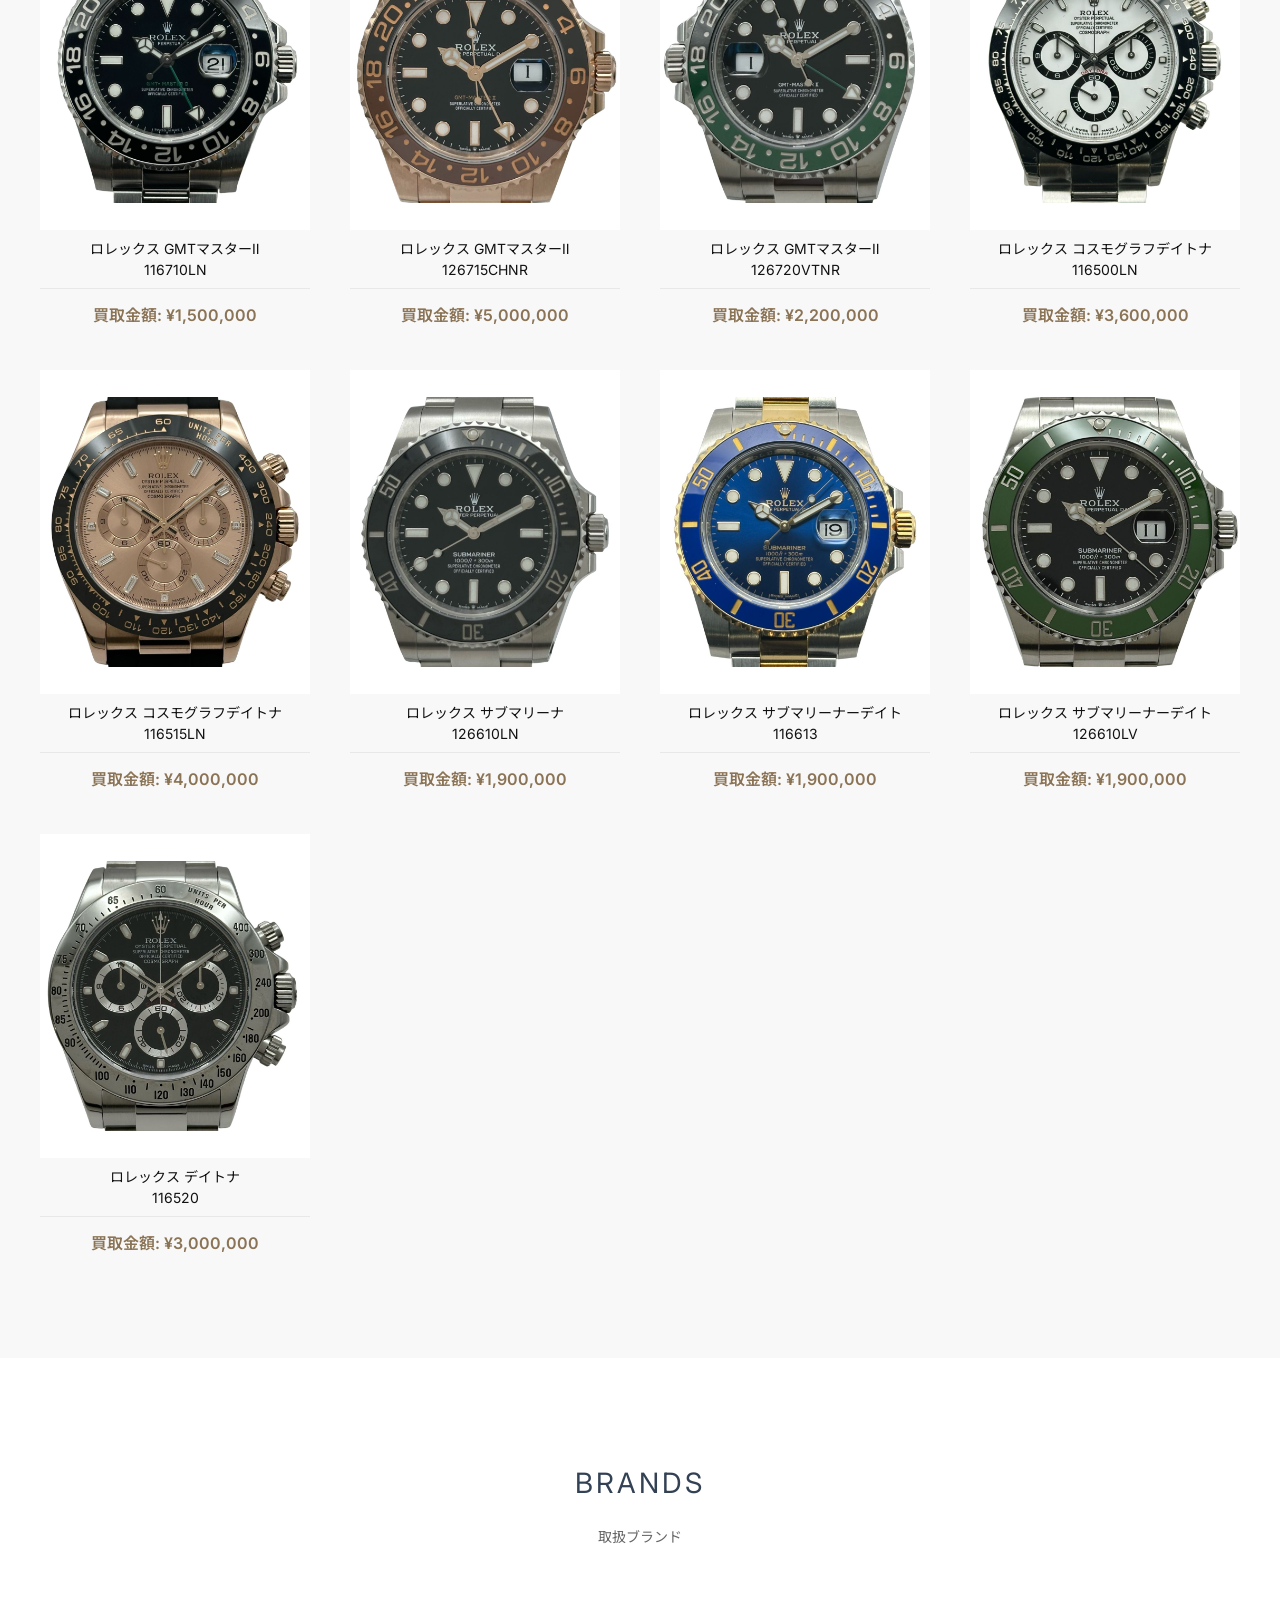
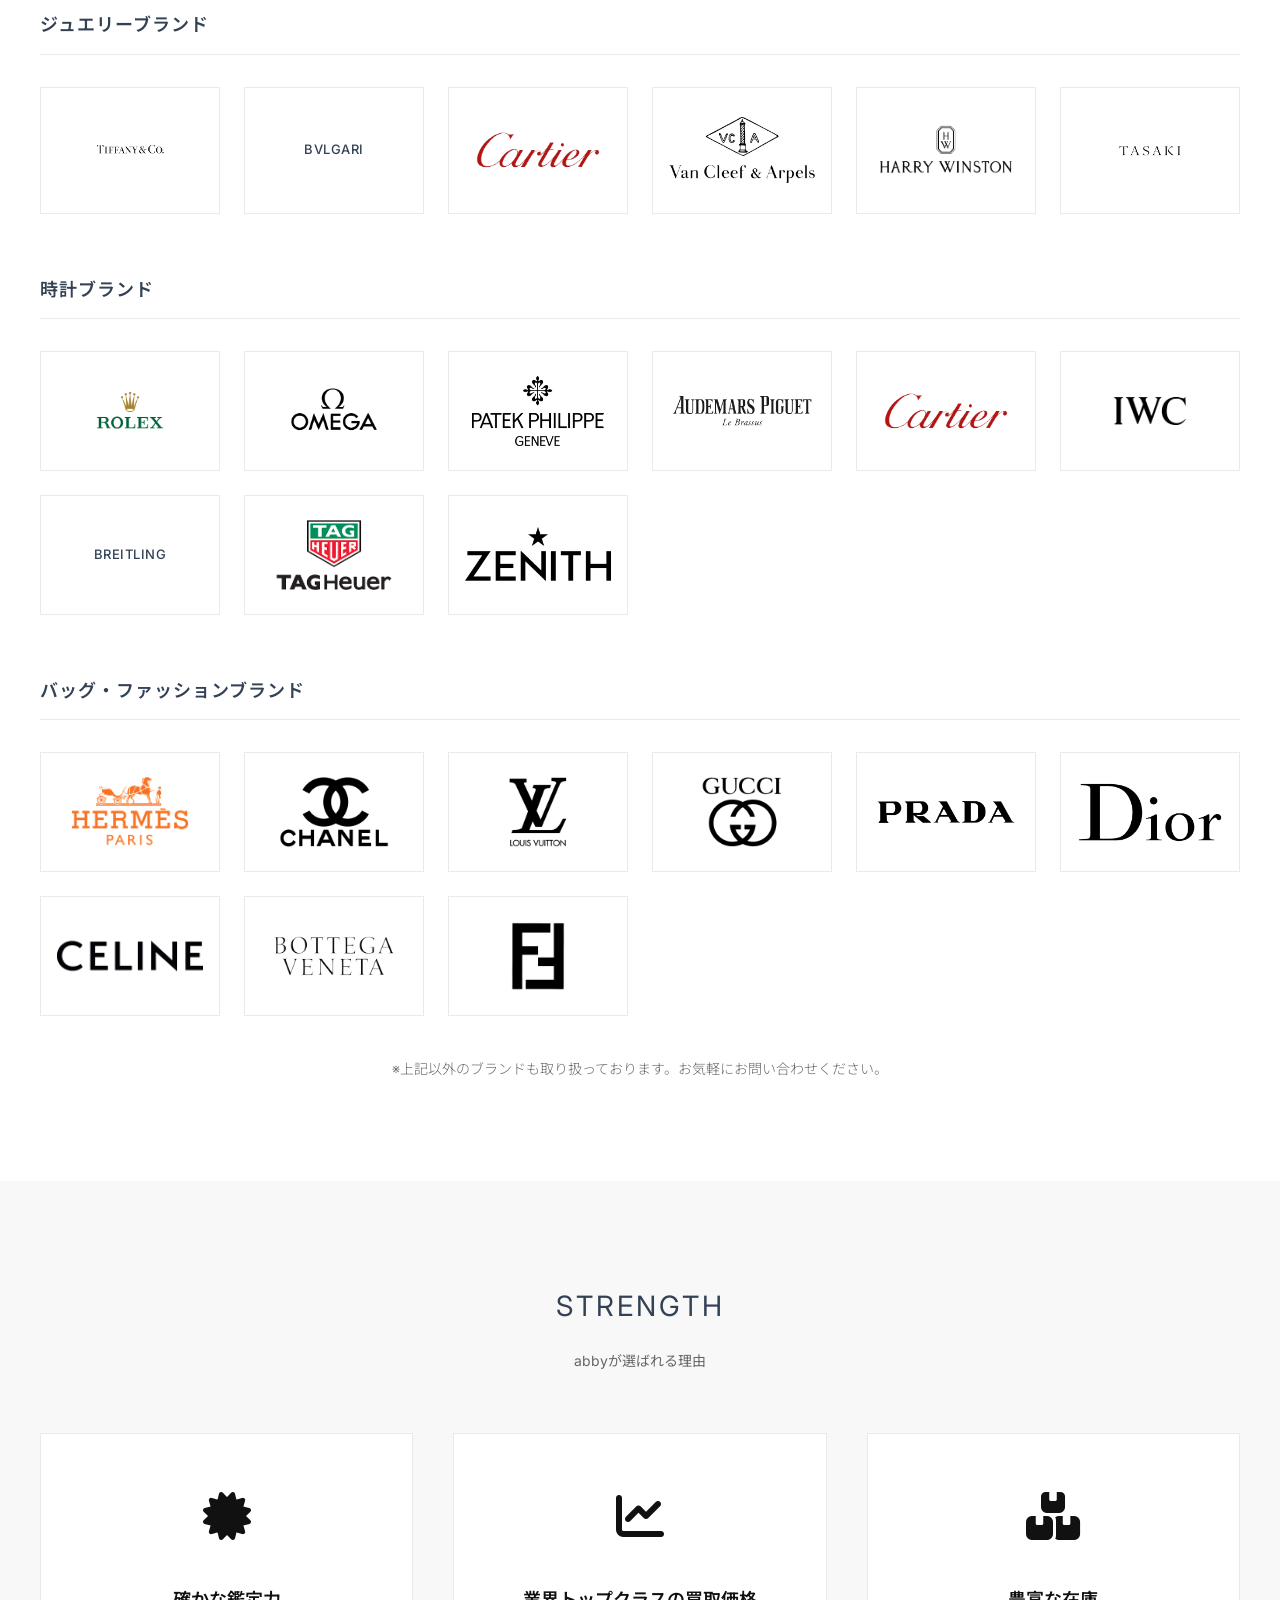
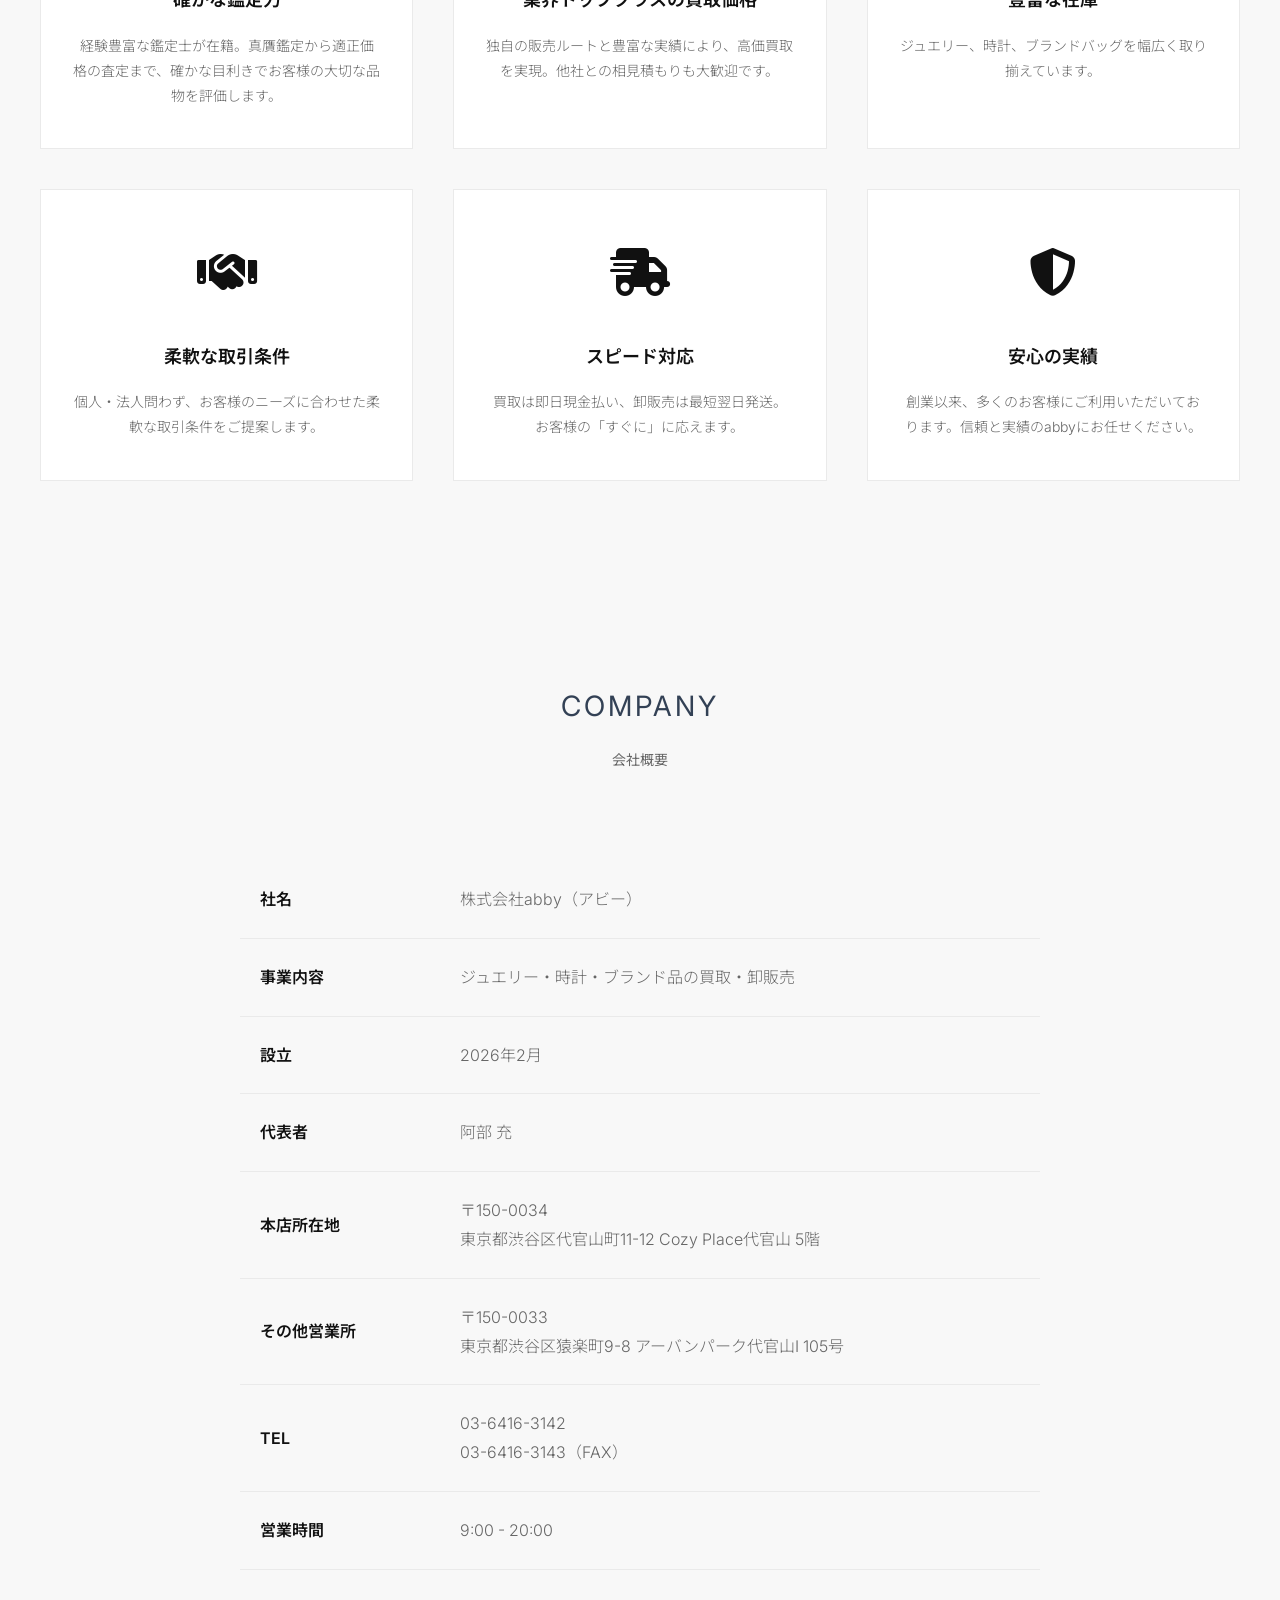
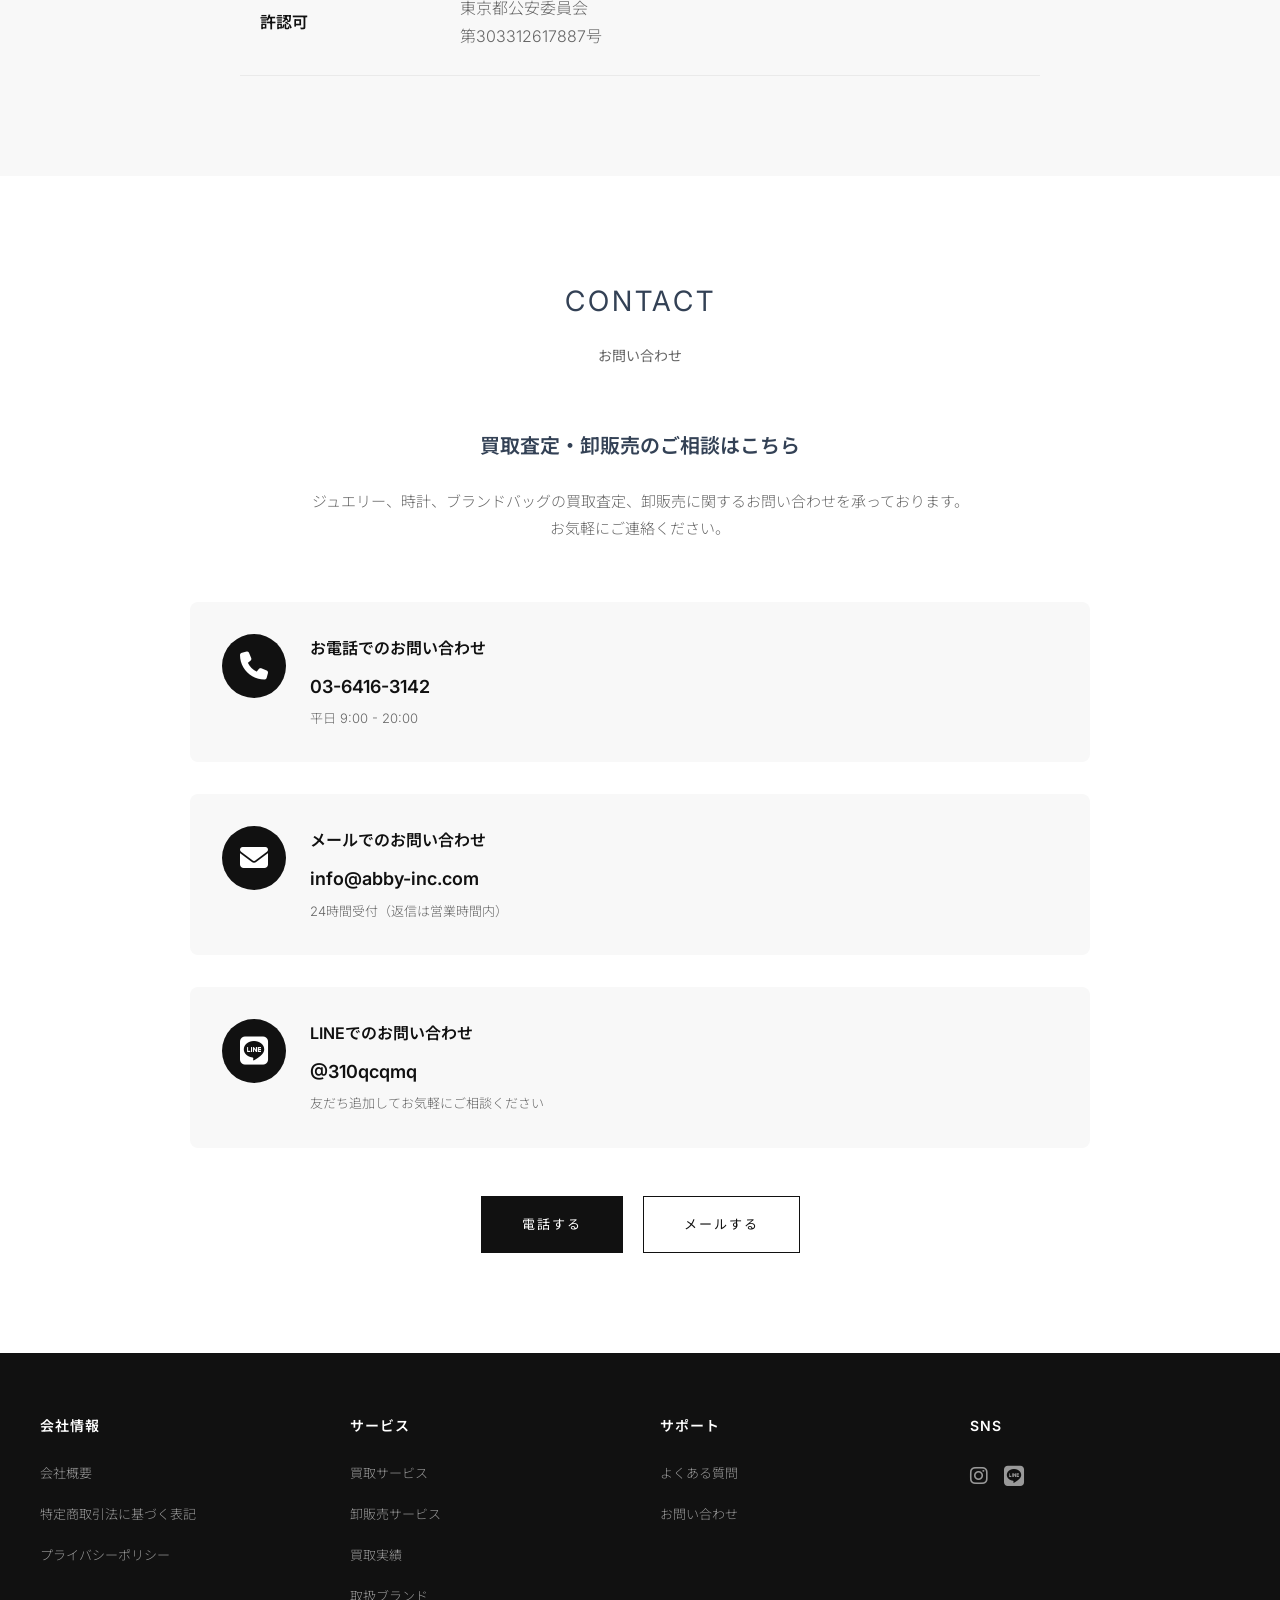
==== commit 2a649f7a: "Update index.html" ====
--- a/reuse/index.html
+++ b/reuse/index.html
@@ -888,10 +888,13 @@
                         <th>代表者</th>
                         <td>阿部 充</td>
                     </tr>
+                     <tr>
+                        <th>本店所在地</th>
+                        <td>〒150-0034<br>東京都渋谷区代官山町11-12 Cozy Place代官山 5階</td>
+                    </tr>
+                    　  <th>その他営業所</th>
+                        <td>〒150-0033<br>東京都渋谷区猿楽町9-8 アーバンパーク代官山Ⅰ 105号</td>
                     <tr>
-                        <th>所在地</th>
-                        <td>〒150-0033<br>東京都渋谷区猿楽町9-8 アーバンパーク代官山Ⅰ 105号</td>
-                    </tr>
                     <tr>
                         <th>TEL</th>
                         <td>03-6416-3142<br>03-6416-3143（FAX）</td>
